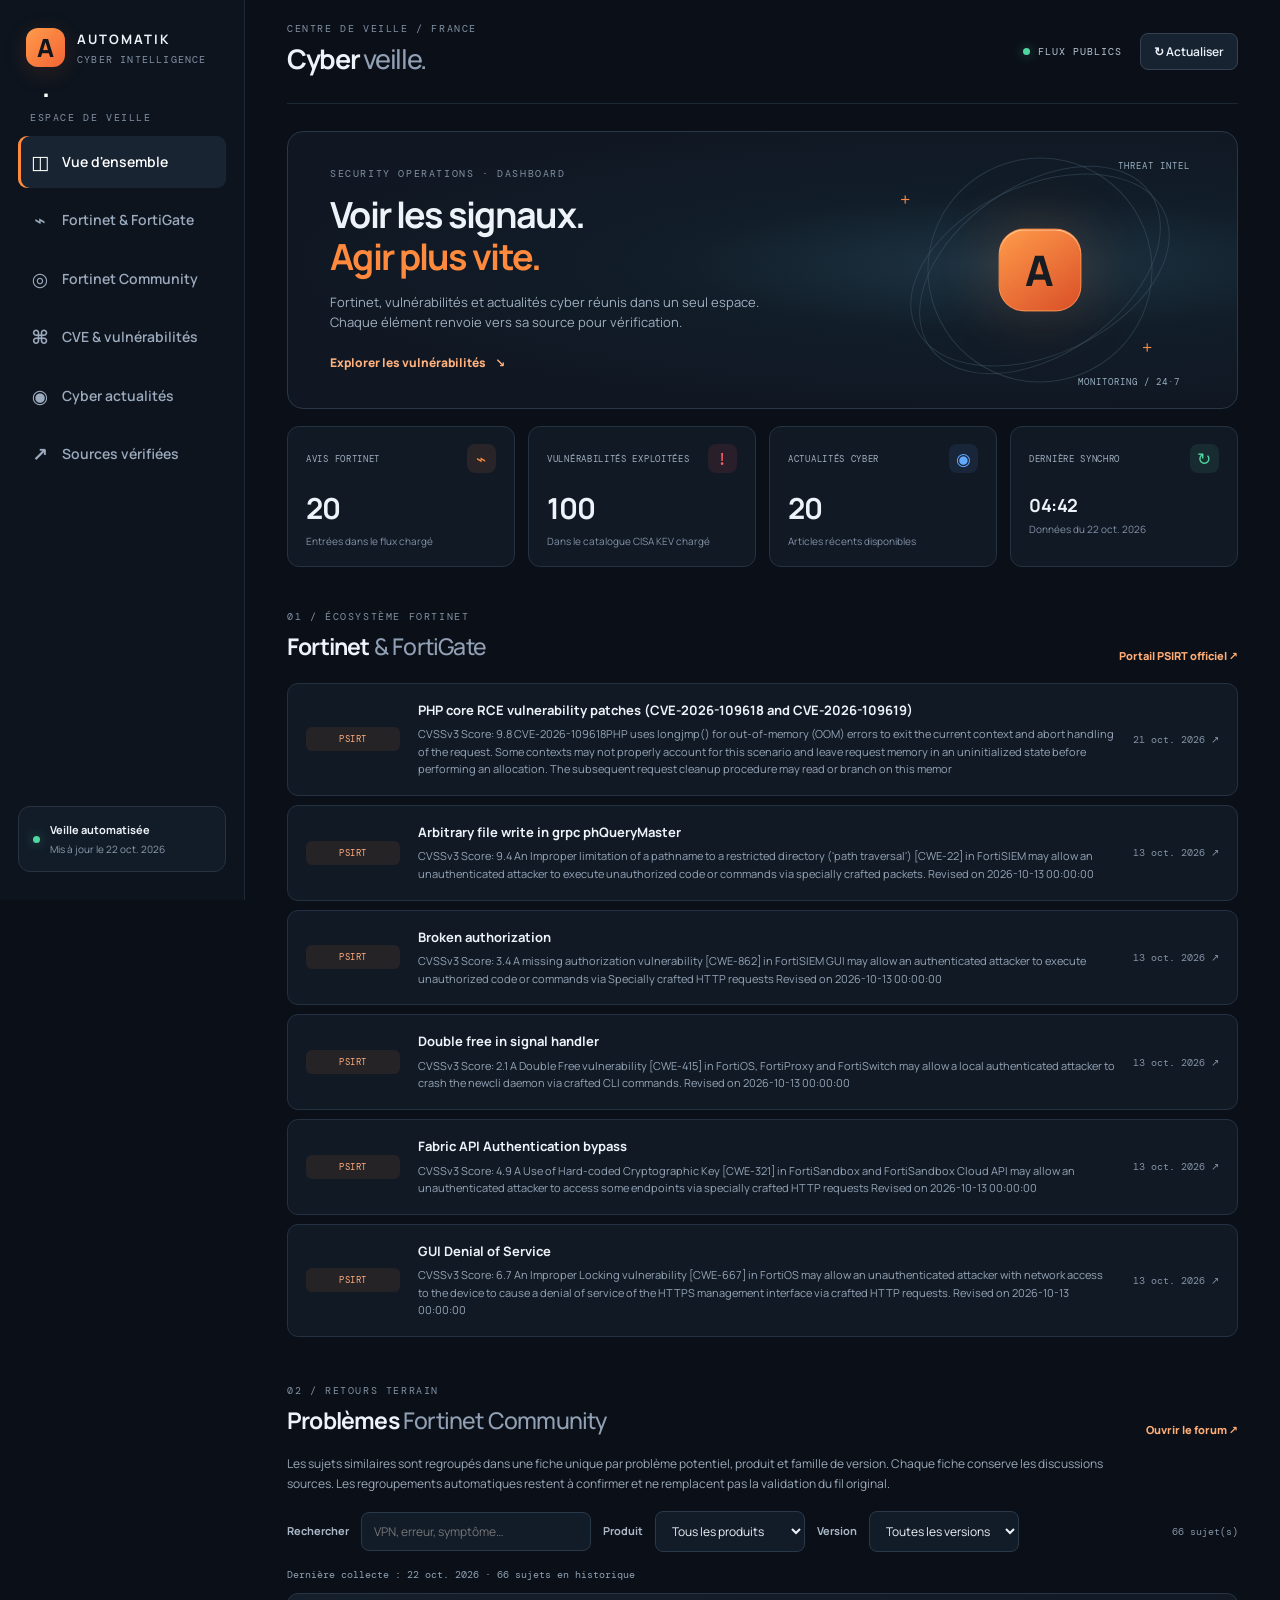
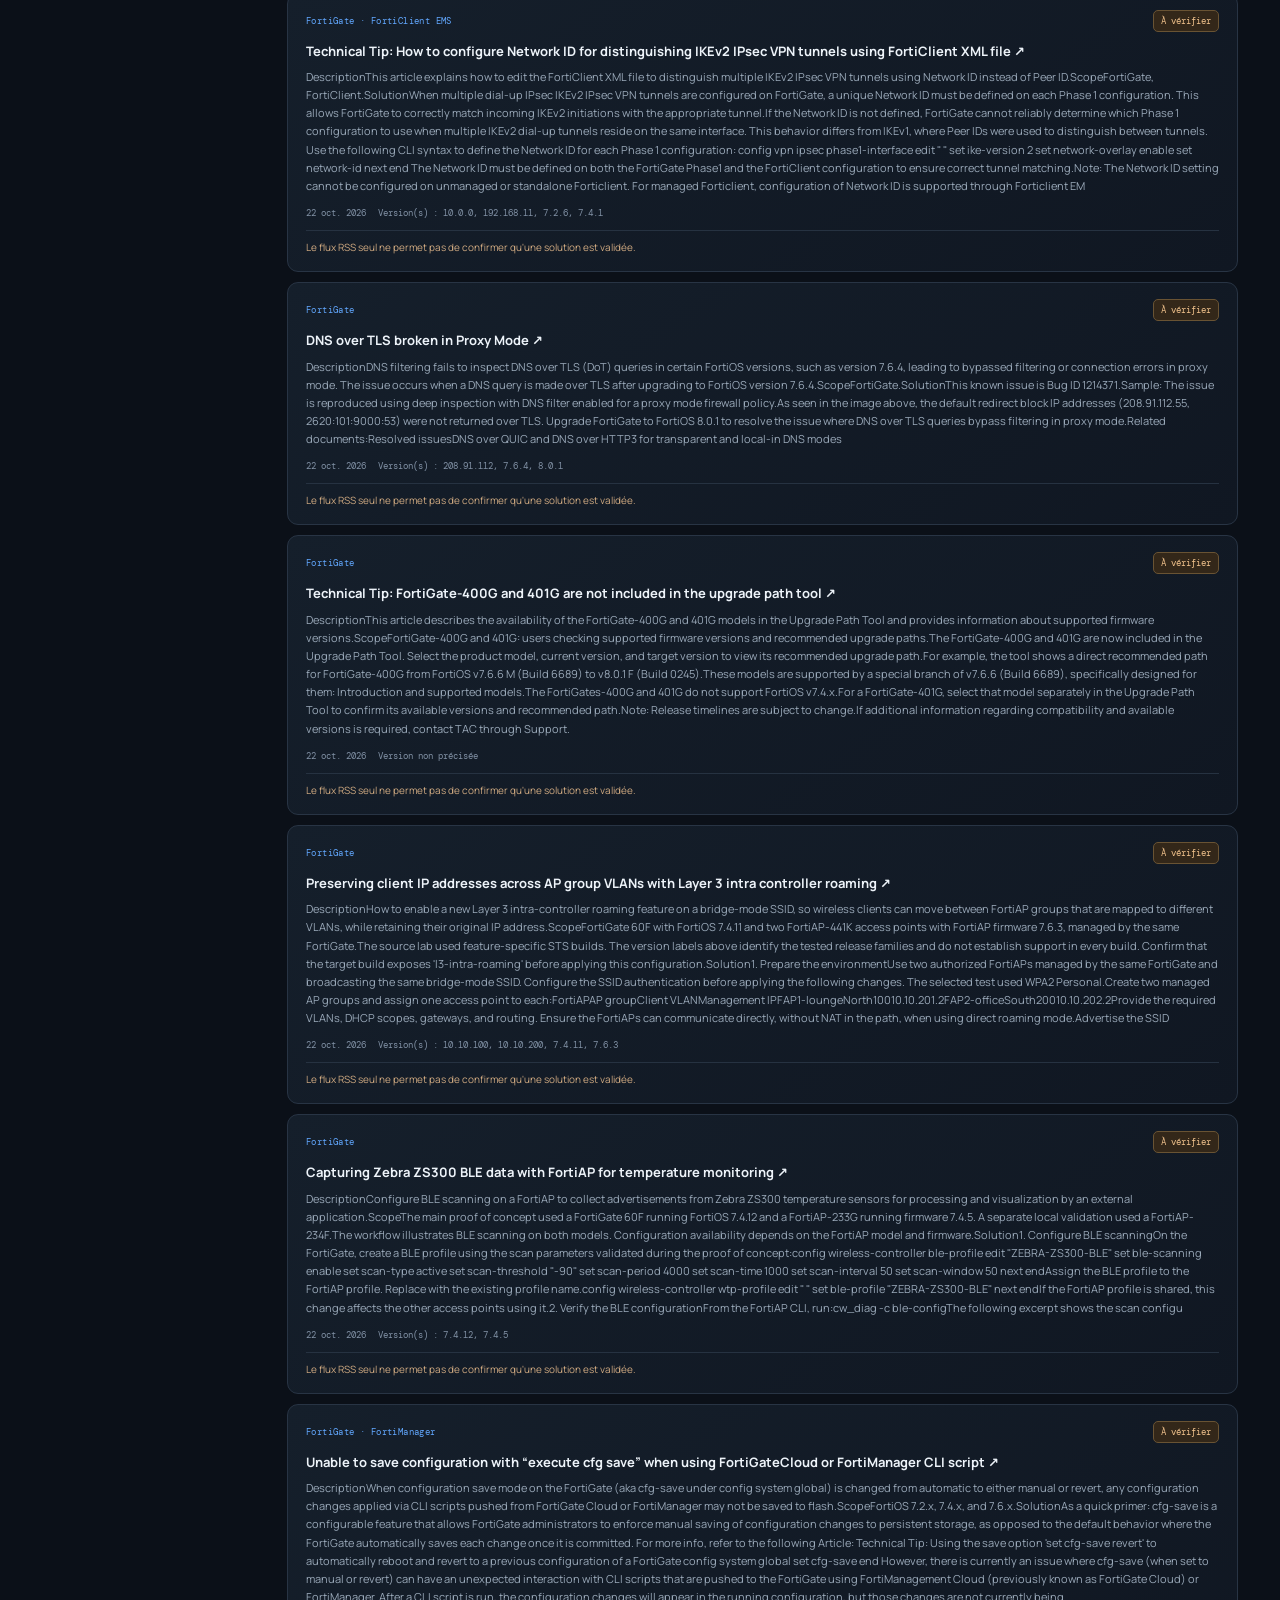
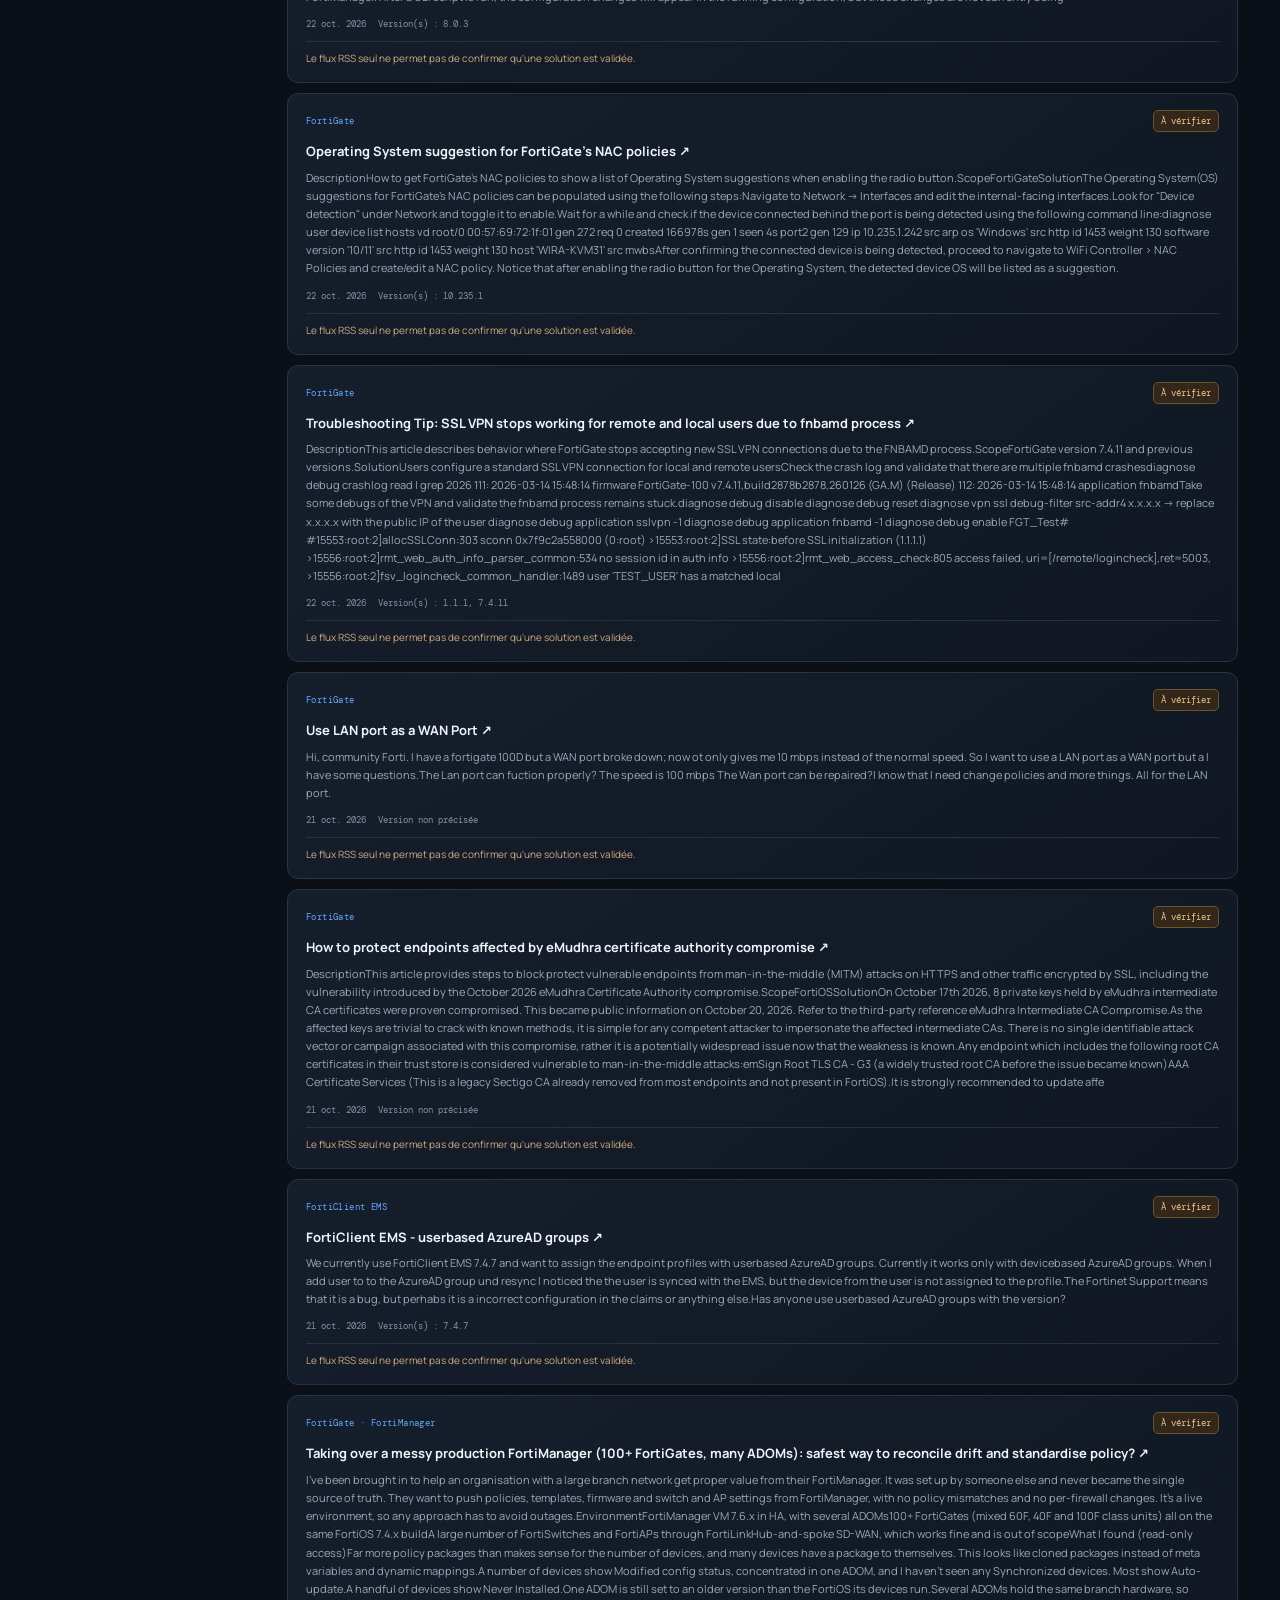
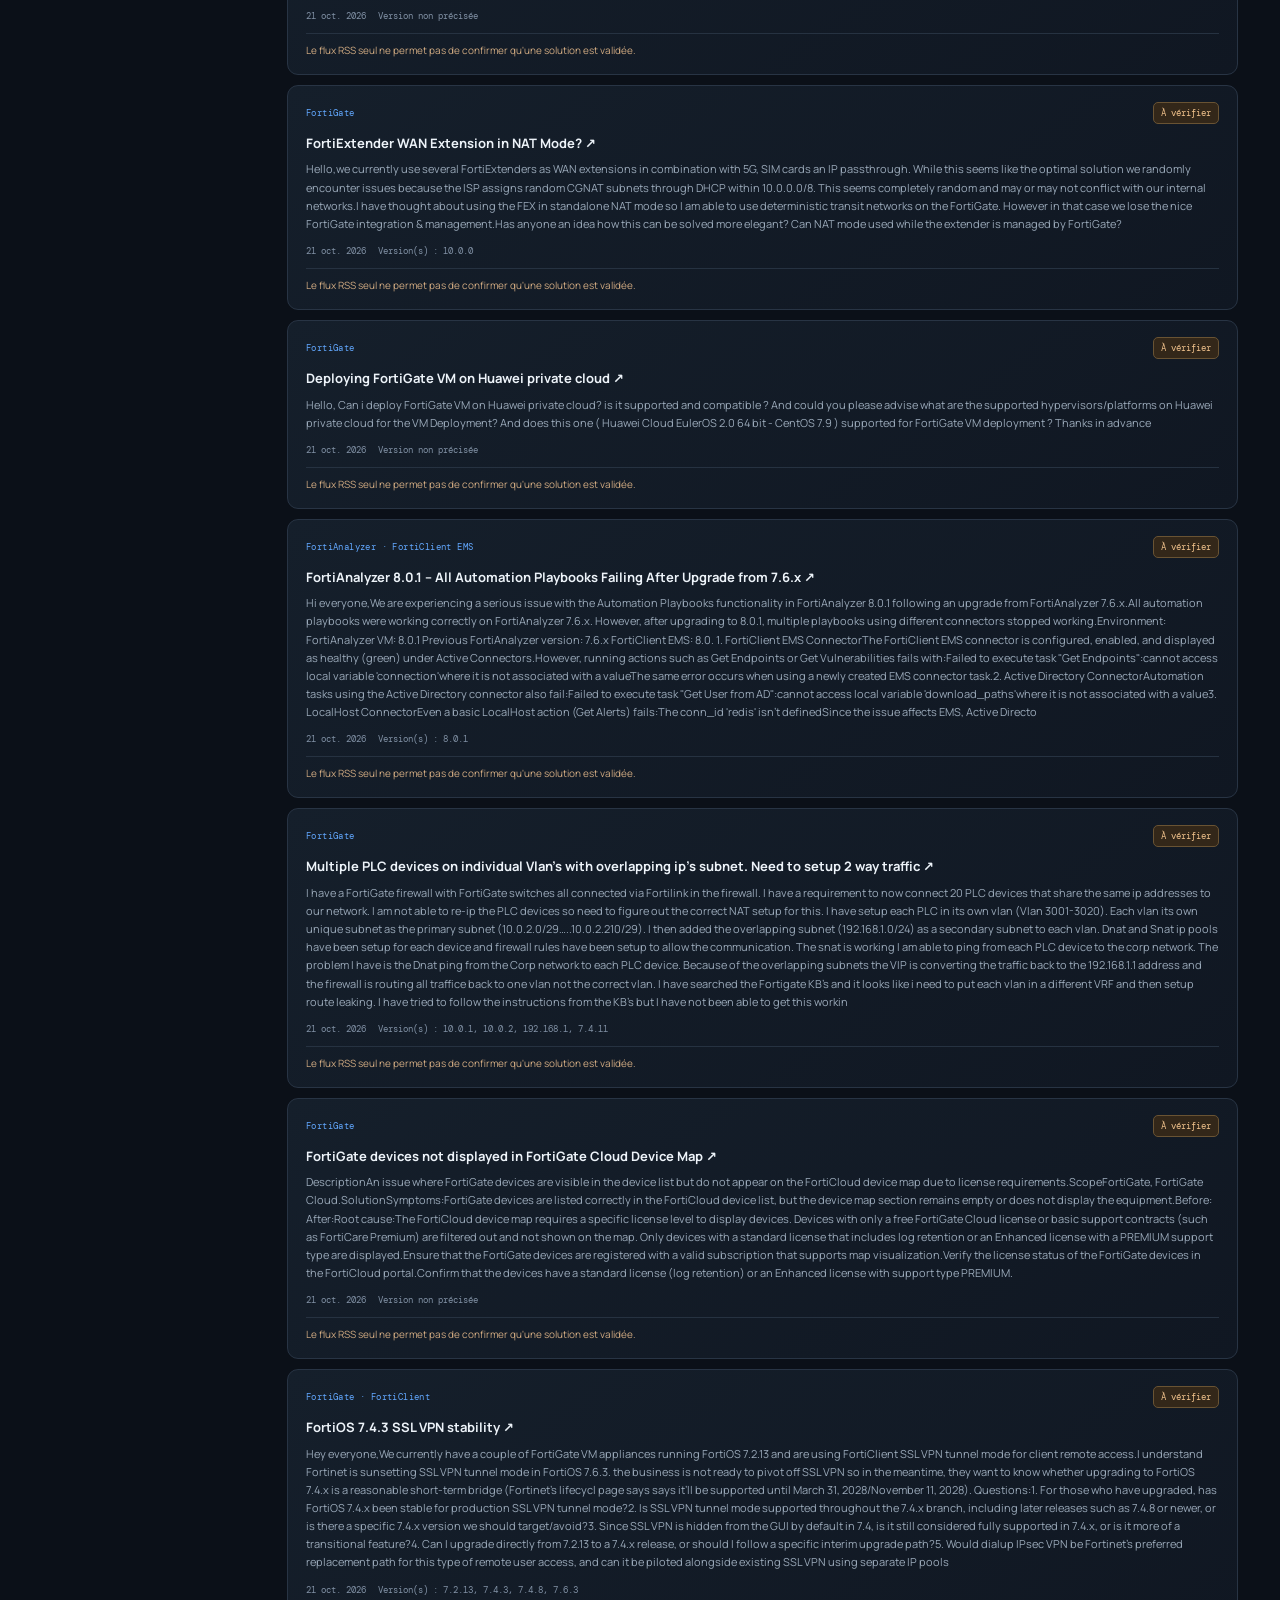
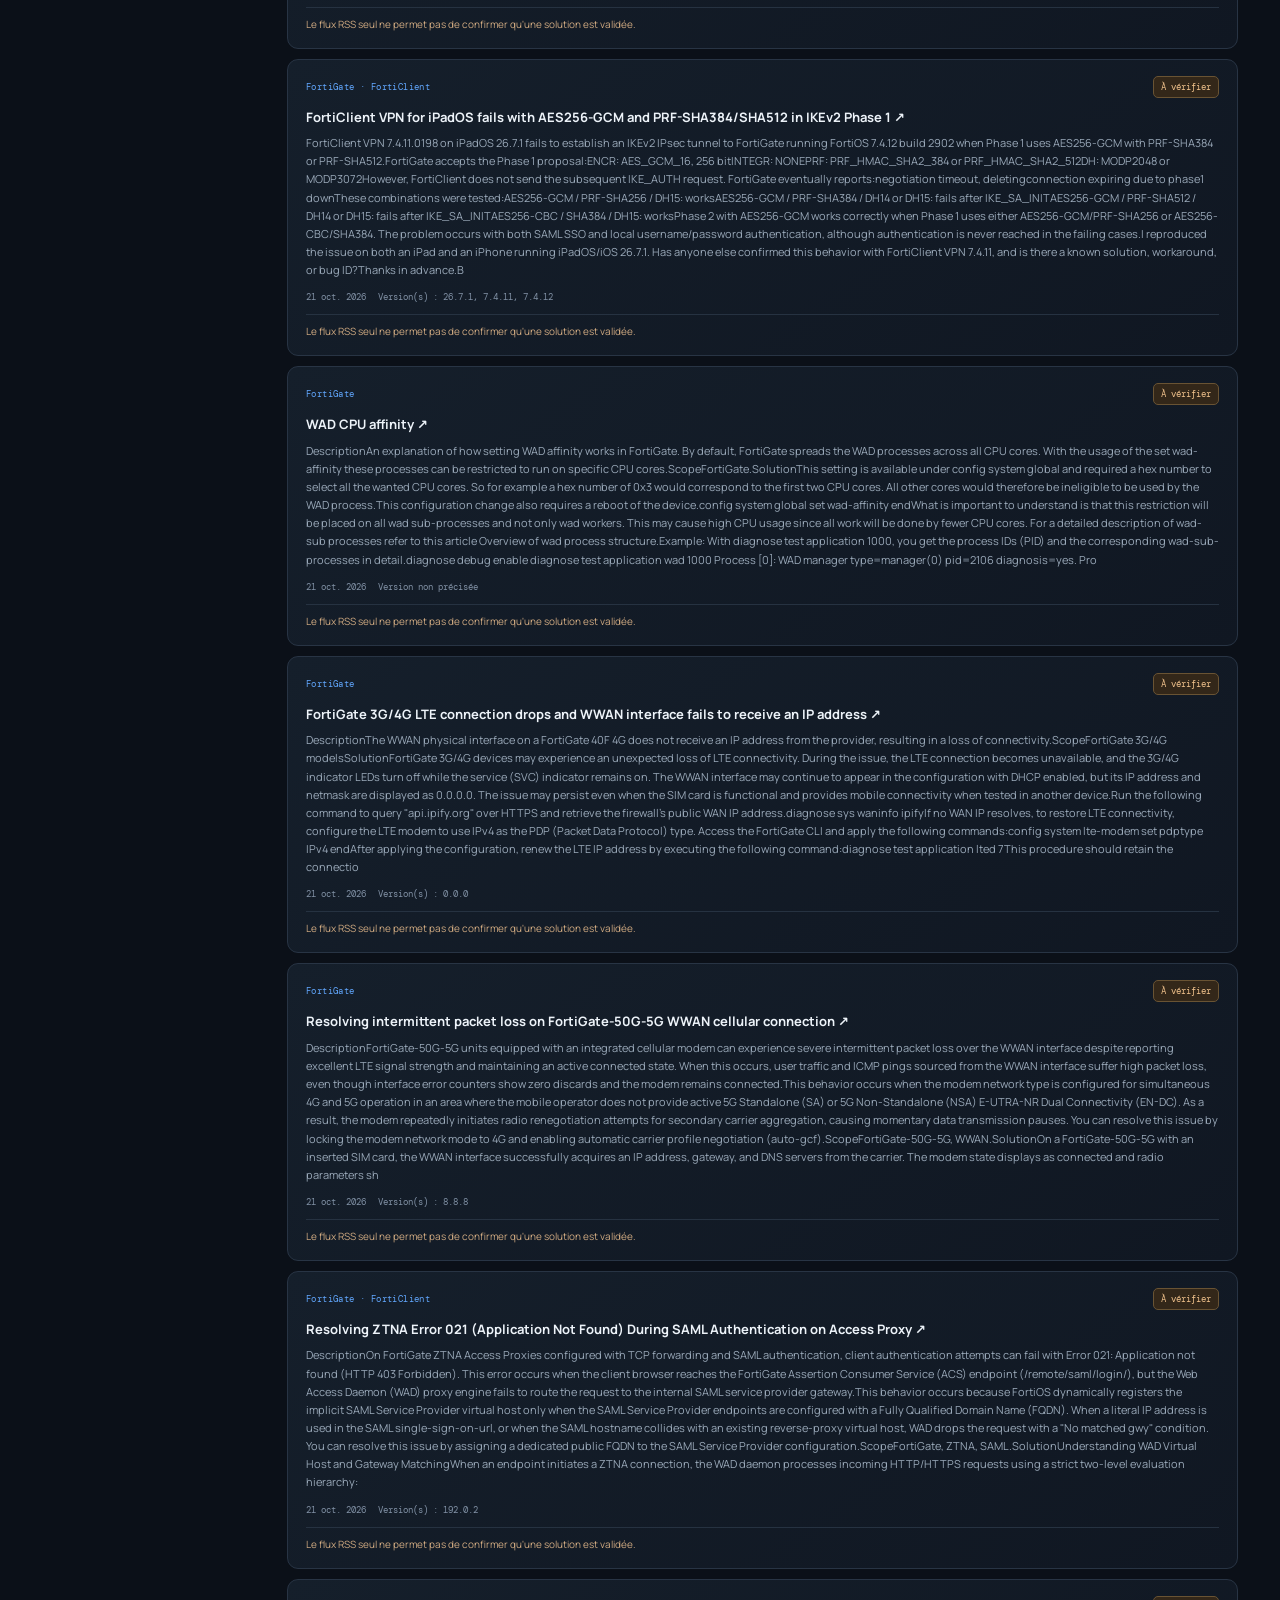
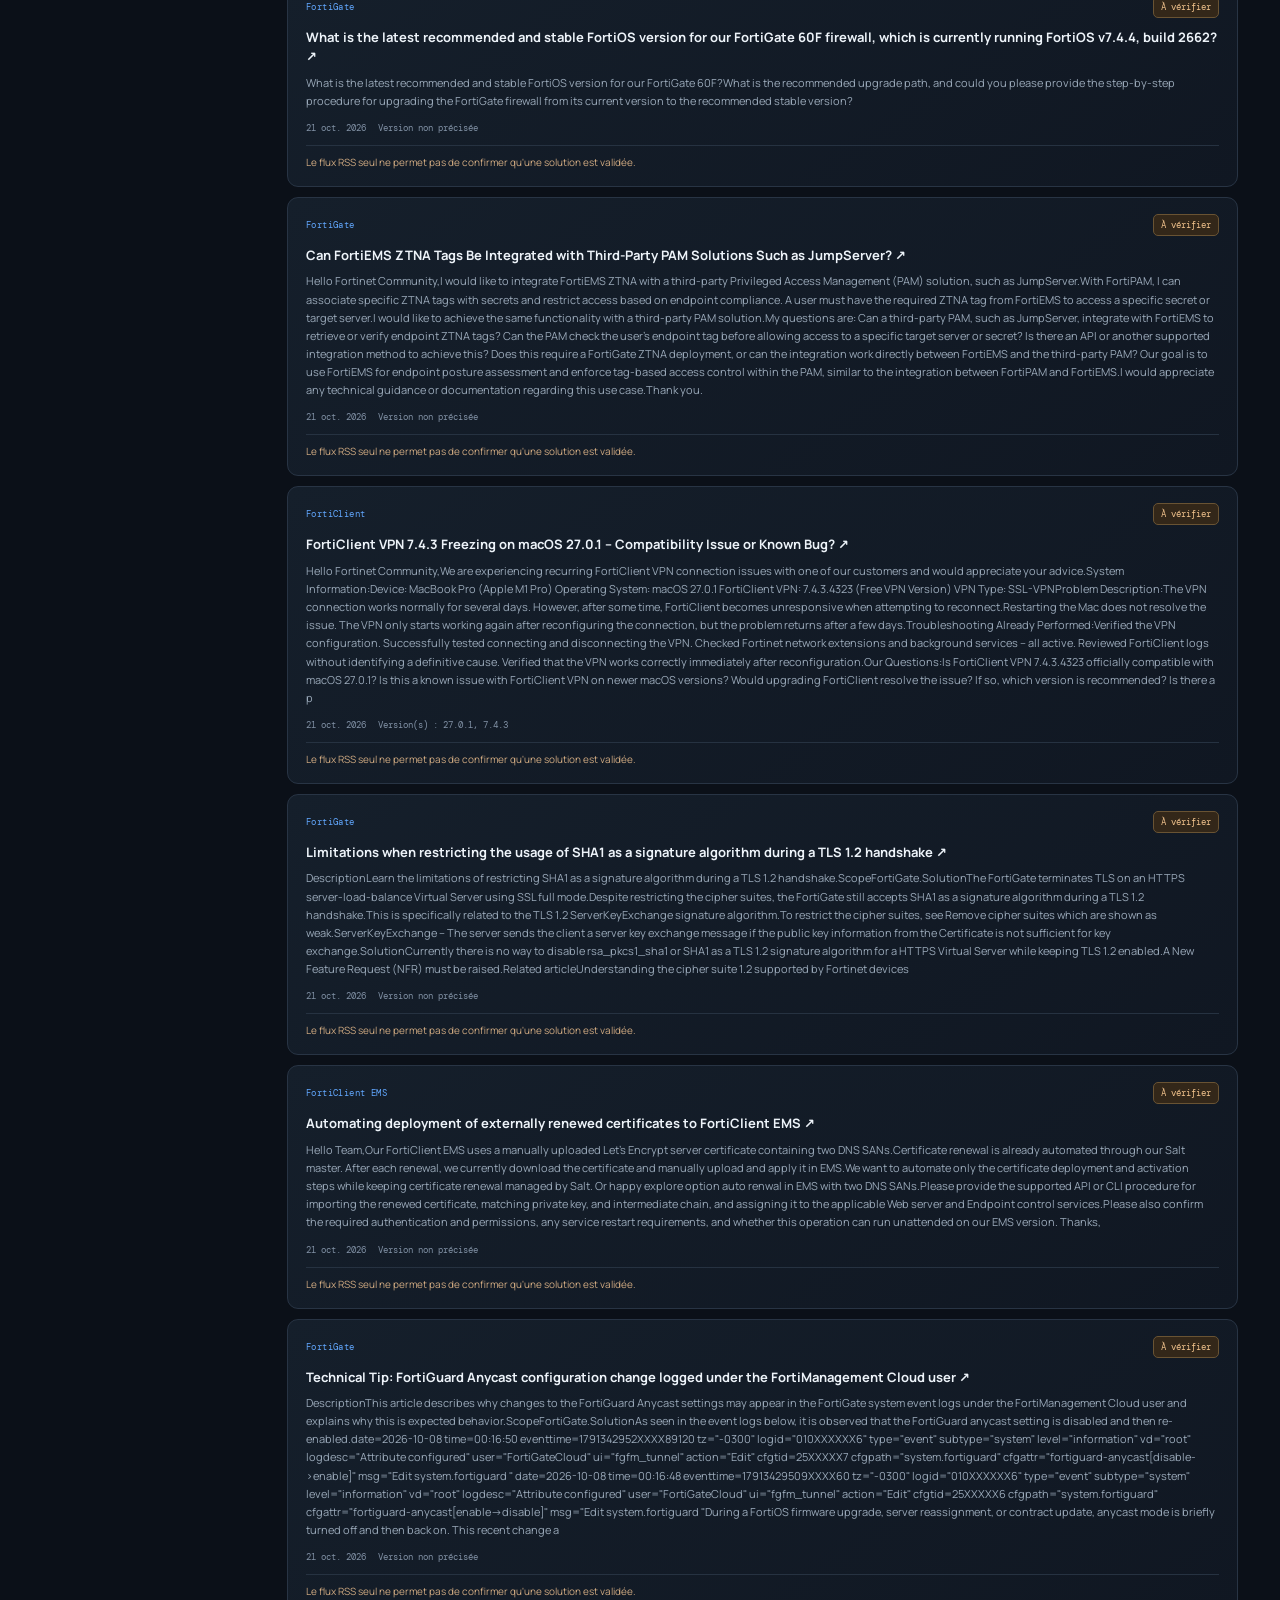
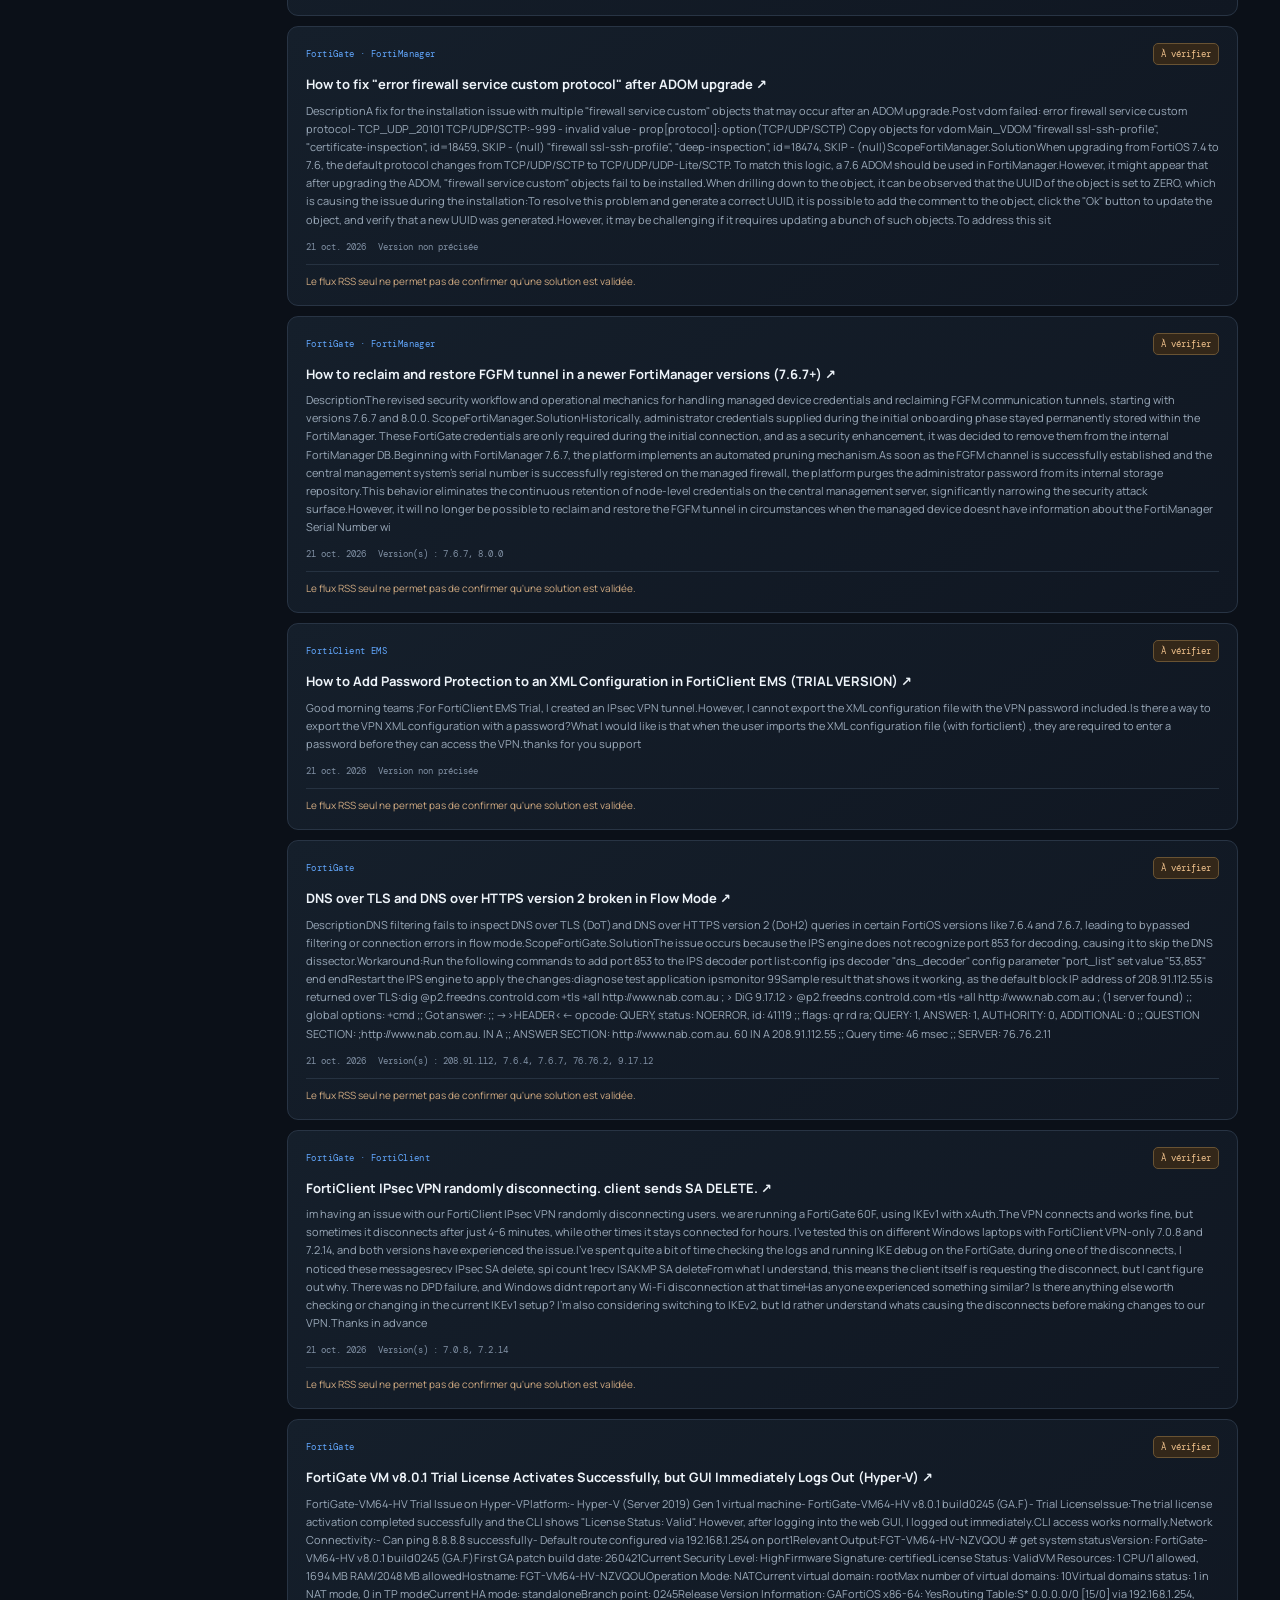
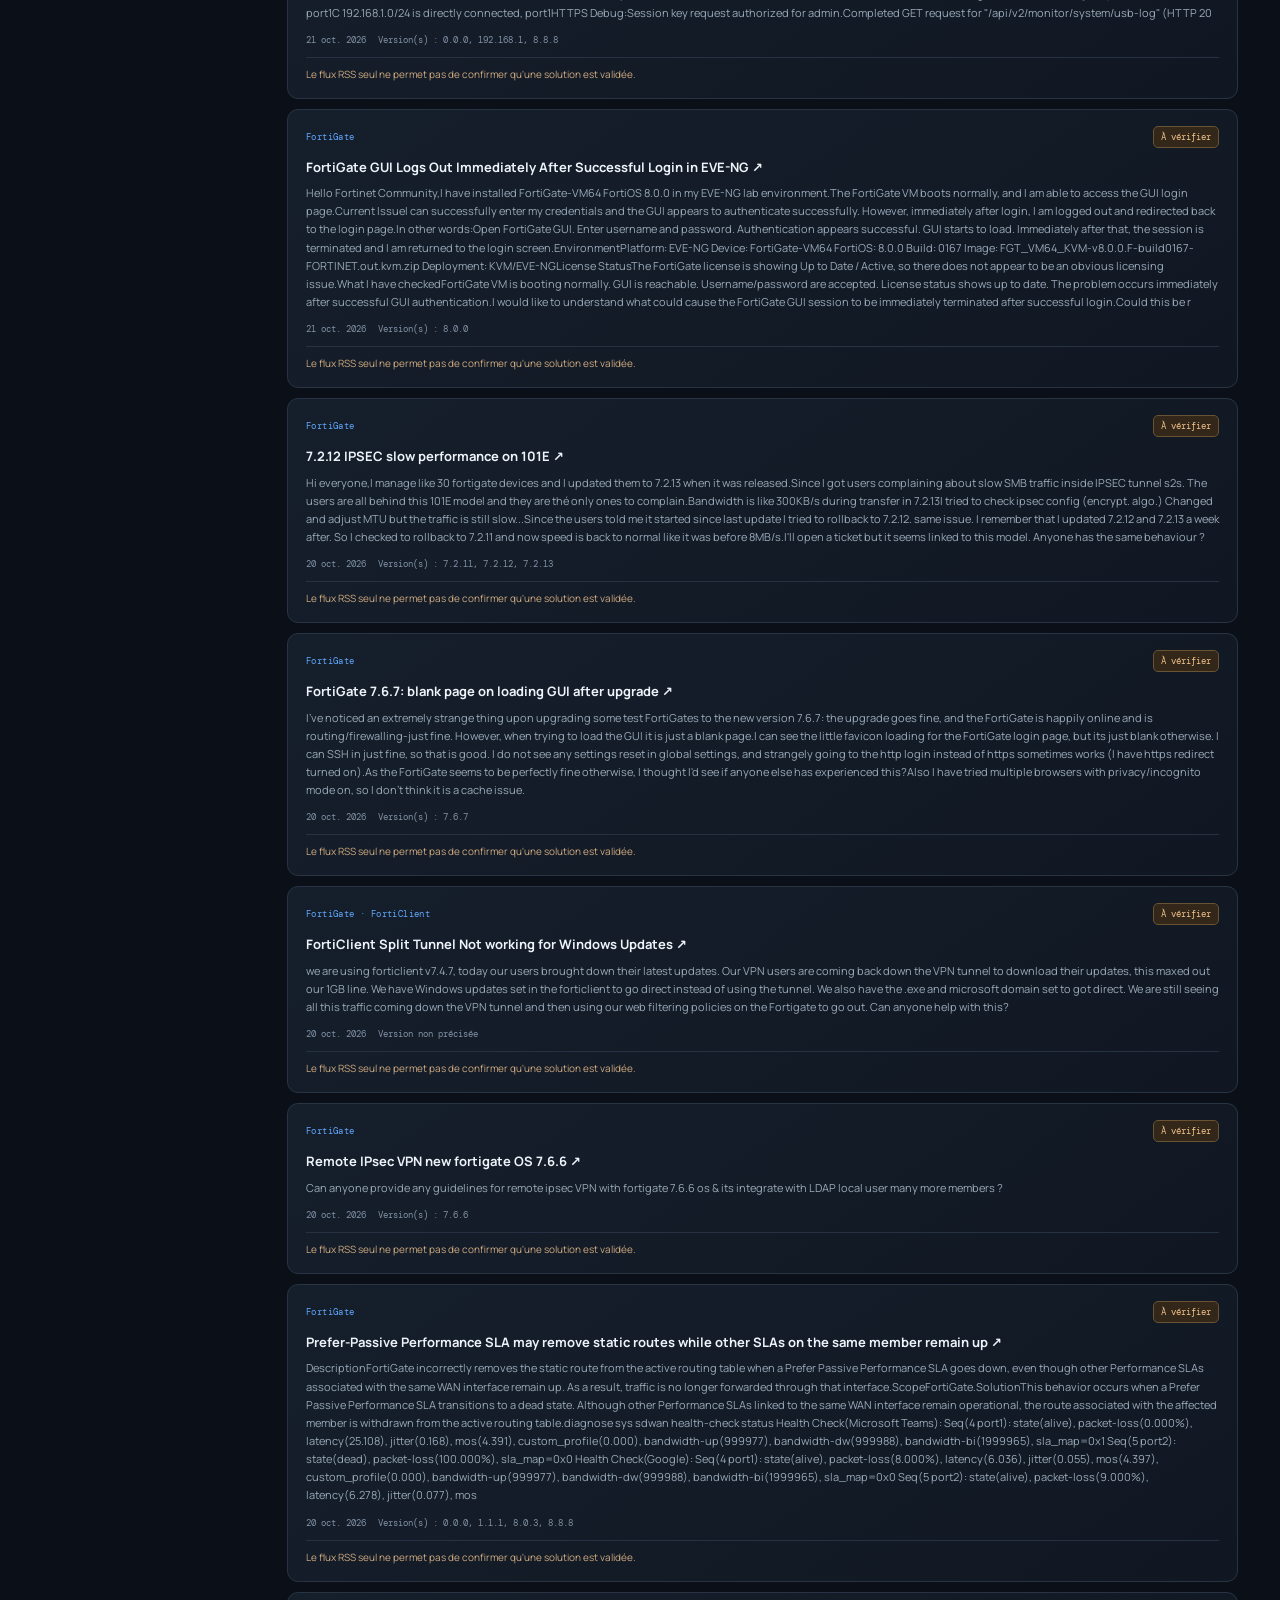
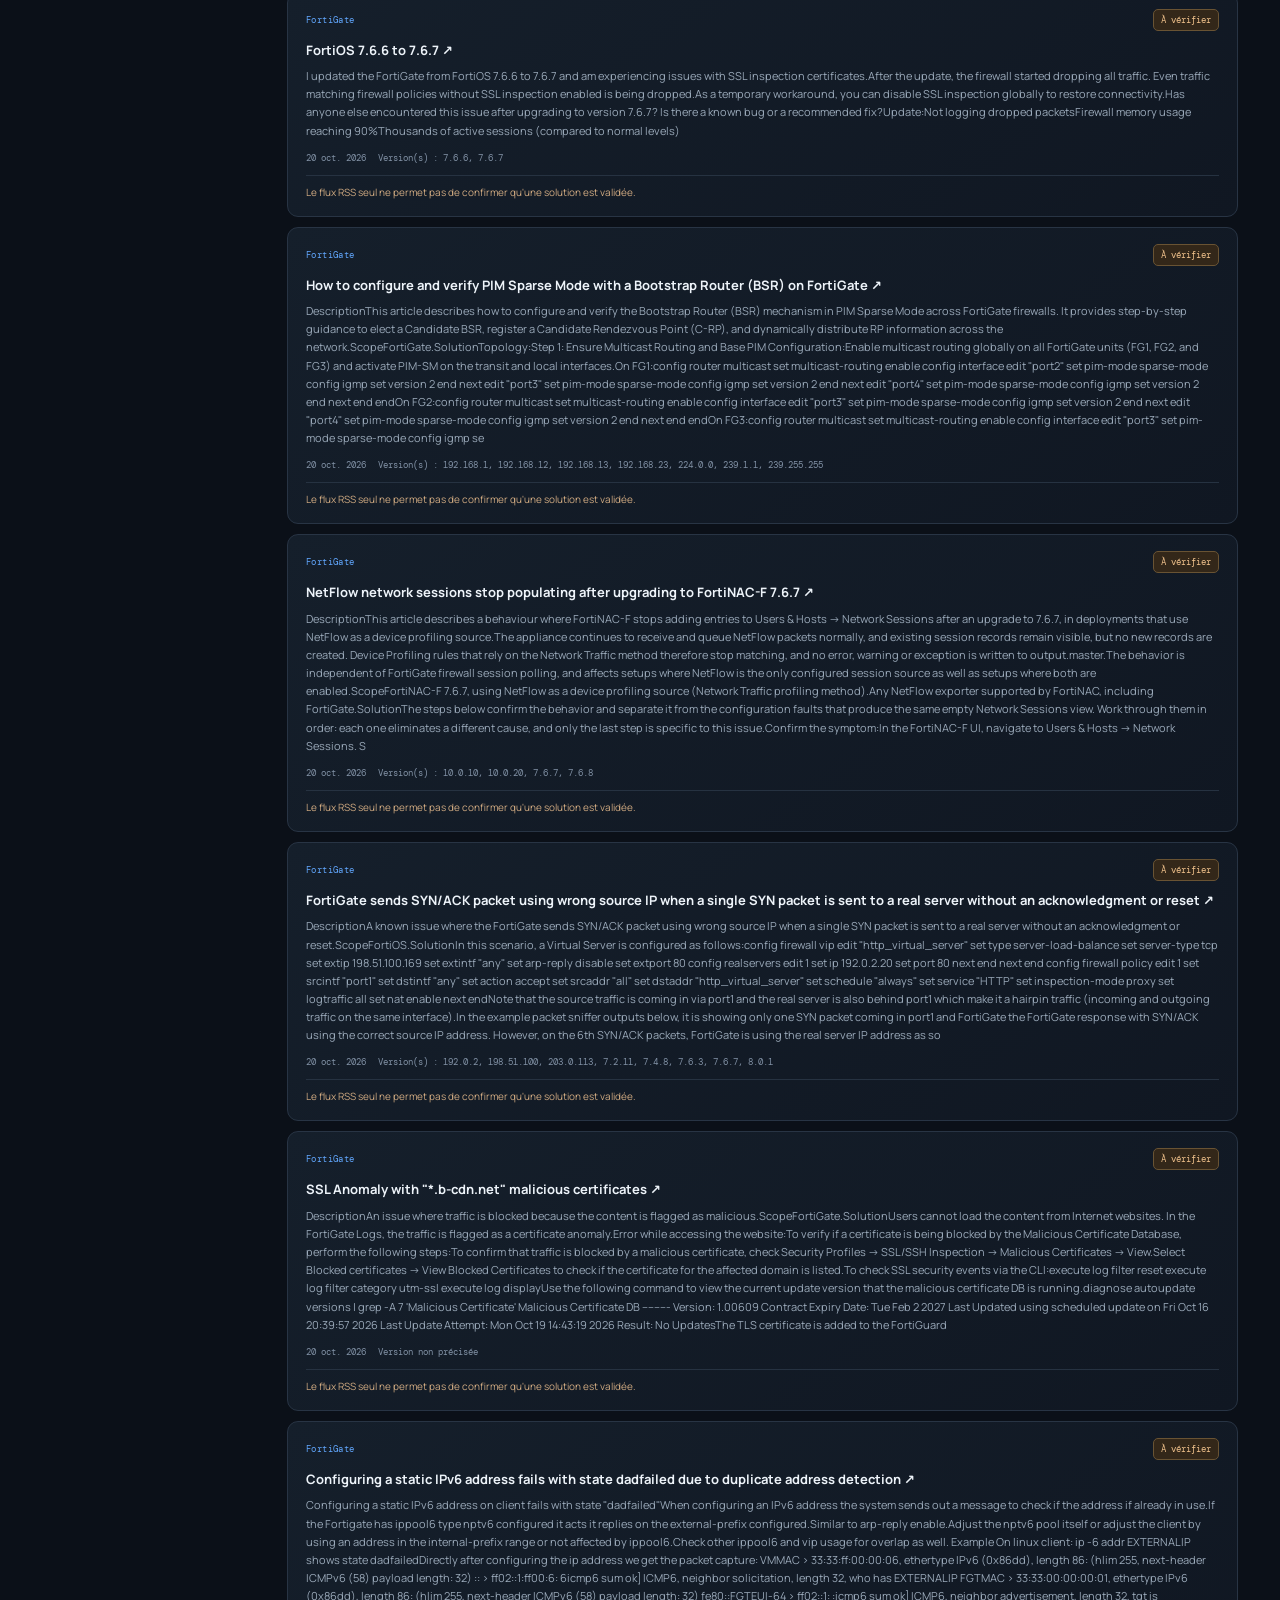
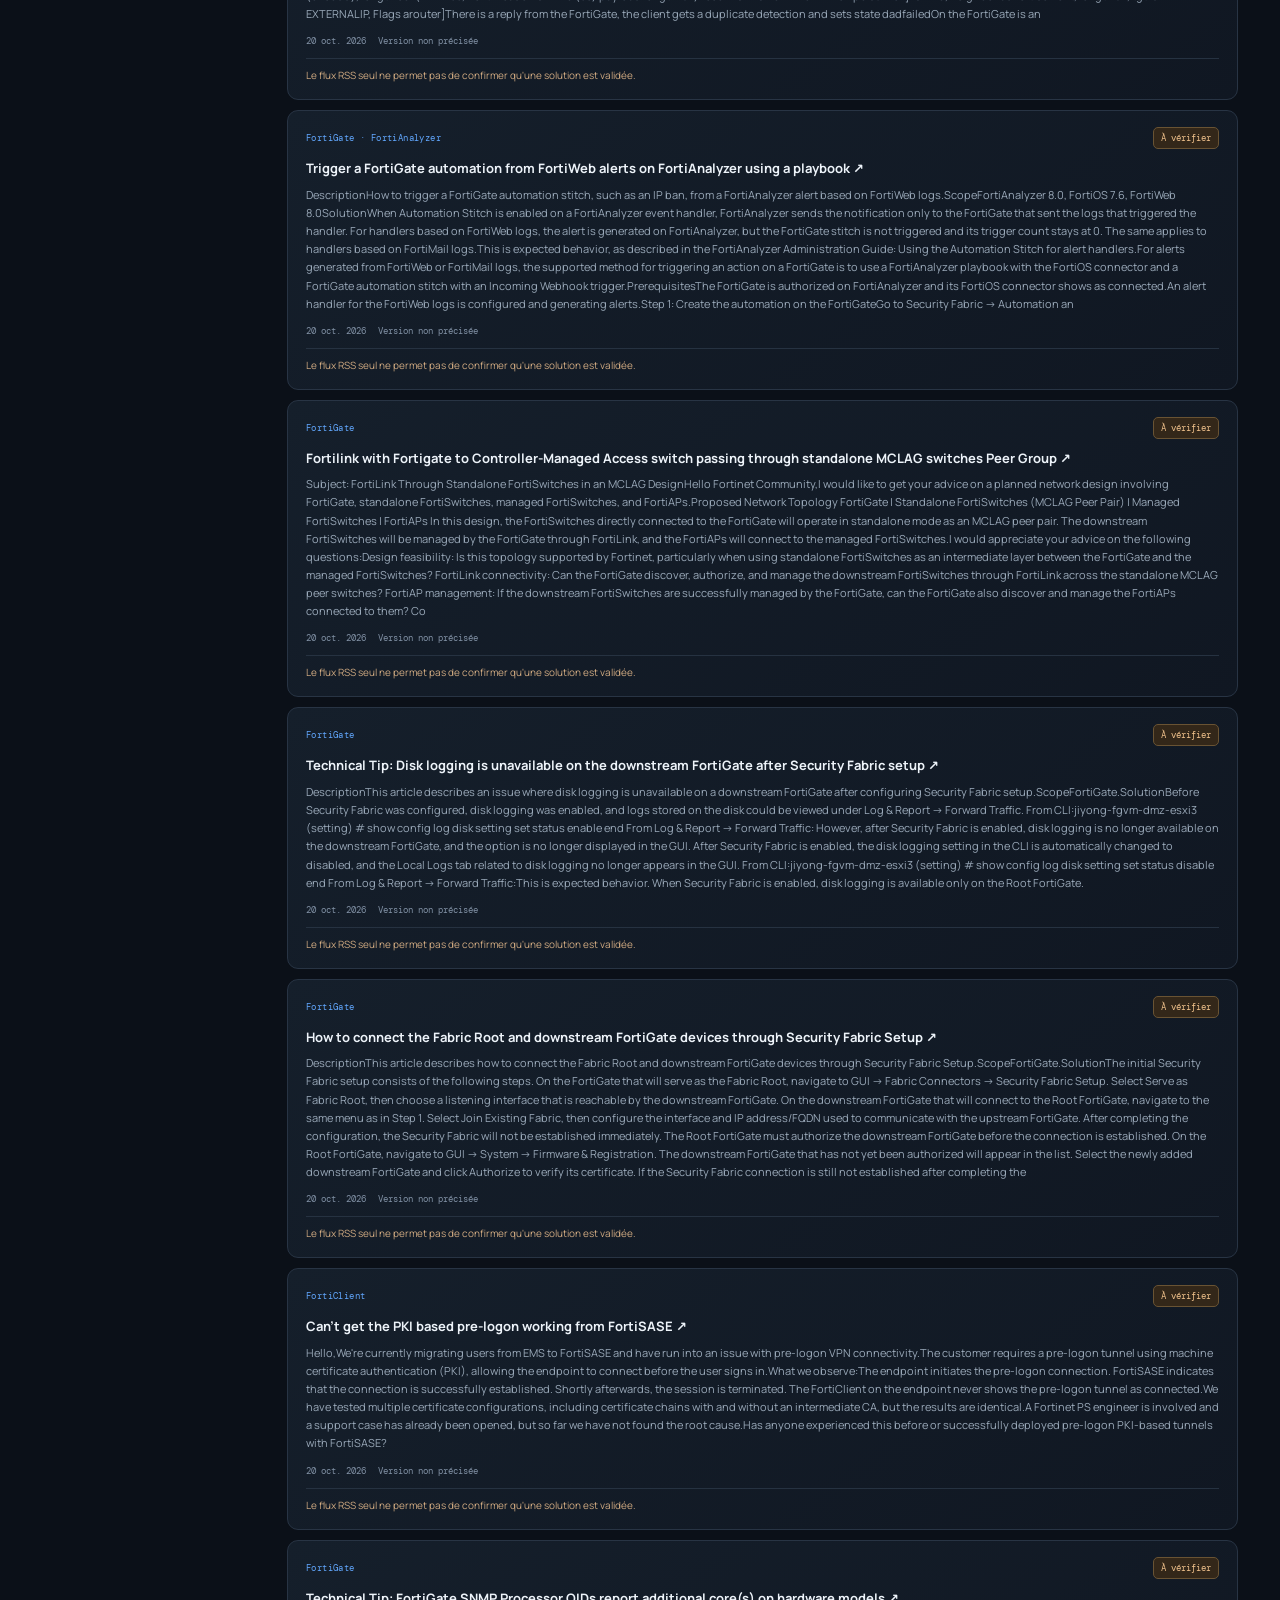
==== index.html @ 44733a5c "ui: présenter les problèmes Fortinet regroupés" ====
<!doctype html>
<html lang="fr">
<head>
  <meta charset="utf-8">
  <meta name="viewport" content="width=device-width, initial-scale=1">
  <meta name="theme-color" content="#0b1018">
  <meta name="description" content="Tableau de bord de veille Fortinet, CVE et cybersécurité. Sources officielles et liens vérifiables.">
  <title>Automatik — Cyber veille</title>
  <link rel="preconnect" href="https://fonts.googleapis.com">
  <link rel="preconnect" href="https://fonts.gstatic.com" crossorigin>
  <link href="https://fonts.googleapis.com/css2?family=DM+Mono:wght@400;500&family=Manrope:wght@400;500;600;700;800&display=swap" rel="stylesheet">
  <link rel="stylesheet" href="styles.css">
</head>
<body>
  <div class="app-shell">
    <aside class="sidebar">
      <a class="brand" href="#" aria-label="Automatik accueil"><span class="brand-mark">A<span>.</span></span><span><strong>AUTOMATIK</strong><small>CYBER INTELLIGENCE</small></span></a>
      <div class="nav-label">ESPACE DE VEILLE</div>
      <nav class="nav">
        <a class="nav-link active" href="#overview"><span>◫</span> Vue d'ensemble</a>
        <a class="nav-link" href="#fortinet"><span>⌁</span> Fortinet & FortiGate</a>
        <a class="nav-link" href="#community"><span>◎</span> Fortinet Community</a>
        <a class="nav-link" href="#cves"><span>⌘</span> CVE & vulnérabilités</a>
        <a class="nav-link" href="#cyber"><span>◉</span> Cyber actualités</a>
        <a class="nav-link" href="#sources"><span>↗</span> Sources vérifiées</a>
      </nav>
      <div class="sidebar-bottom">
        <div class="status-dot"></div>
        <div><strong>Veille automatisée</strong><small id="sync-status">En attente des données</small></div>
      </div>
    </aside>

    <main class="main-content">
      <header class="topbar">
        <div><div class="eyebrow">CENTRE DE VEILLE / FRANCE</div><h1>Cyber <span>veille.</span></h1></div>
        <div class="topbar-right"><span class="live-indicator"><i></i> FLUX PUBLICS</span><button id="refresh-btn" class="refresh-btn" type="button">↻ <span>Actualiser</span></button></div>
      </header>

      <section id="overview" class="hero">
        <div class="hero-copy"><div class="eyebrow">SECURITY OPERATIONS · DASHBOARD</div><h2>Voir les signaux.<br><span>Agir plus vite.</span></h2><p>Fortinet, vulnérabilités et actualités cyber réunis dans un seul espace. Chaque élément renvoie vers sa source pour vérification.</p><a href="#cves" class="hero-link">Explorer les vulnérabilités <span>↘</span></a></div>
        <div class="hero-graphic" aria-hidden="true"><div class="orbit orbit-one"></div><div class="orbit orbit-two"></div><div class="orbit orbit-three"></div><div class="core"><span> A </span></div><div class="graphic-tag tag-top">THREAT INTEL</div><div class="graphic-tag tag-bottom">MONITORING / 24·7</div><div class="graphic-cross cross-a">+</div><div class="graphic-cross cross-b">+</div></div>
      </section>

      <section class="metrics" aria-label="Indicateurs de veille">
        <article class="metric-card"><div class="metric-head"><span>AVIS FORTINET</span><span class="metric-icon orange">⌁</span></div><strong id="metric-fortinet">—</strong><small>Entrées dans le flux chargé</small></article>
        <article class="metric-card"><div class="metric-head"><span>VULNÉRABILITÉS EXPLOITÉES</span><span class="metric-icon red">!</span></div><strong id="metric-kev">—</strong><small>Dans le catalogue CISA KEV chargé</small></article>
        <article class="metric-card"><div class="metric-head"><span>ACTUALITÉS CYBER</span><span class="metric-icon blue">◉</span></div><strong id="metric-cyber">—</strong><small>Articles récents disponibles</small></article>
        <article class="metric-card"><div class="metric-head"><span>DERNIÈRE SYNCHRO</span><span class="metric-icon green">↻</span></div><strong id="metric-updated" class="metric-date">—</strong><small id="metric-updated-detail">En attente du premier chargement</small></article>
      </section>

      <section id="fortinet" class="content-section">
        <div class="section-heading"><div><div class="eyebrow">01 / ÉCOSYSTÈME FORTINET</div><h2>Fortinet <span>& FortiGate</span></h2></div><a href="https://fortiguard.fortinet.com/psirt" target="_blank" rel="noopener noreferrer" class="text-link">Portail PSIRT officiel ↗</a></div>
        <div id="fortinet-list" class="article-list"><div class="loading-card">Chargement des avis Fortinet…</div></div>
      </section>

      <section id="community" class="content-section">
        <div class="section-heading"><div><div class="eyebrow">02 / RETOURS TERRAIN</div><h2>Problèmes <span>Fortinet Community</span></h2></div><a href="https://community.fortinet.com/" target="_blank" rel="noopener noreferrer" class="text-link">Ouvrir le forum ↗</a></div>
        <p class="section-intro">Les sujets similaires sont regroupés dans une fiche unique par problème potentiel, produit et famille de version. Chaque fiche conserve les discussions sources. Les regroupements automatiques restent à confirmer et ne remplacent pas la validation du fil original.</p>
        <div class="filter-row community-filters">
          <label for="community-search">Rechercher</label><input id="community-search" type="search" placeholder="VPN, erreur, symptôme…">
          <label for="community-product">Produit</label><select id="community-product"><option value="">Tous les produits</option><option>FortiGate</option><option>FortiManager</option><option>FortiAnalyzer</option><option>FortiAuthenticator</option><option>FortiClient EMS</option><option>FortiClient</option><option>FortiSwitch</option><option>FortiAP</option></select>
          <label for="community-version">Version</label><select id="community-version"><option value="">Toutes les familles</option></select>
          <span id="community-count" class="result-count">0 problème</span>
        </div>
        <div id="community-status" class="community-status">En attente de la première collecte automatique.</div>
        <div id="community-list" class="community-list"><div class="loading-card">Chargement des problèmes synthétisés…</div></div>
      </section>

      <section id="cves" class="content-section">
        <div class="section-heading"><div><div class="eyebrow">03 / GESTION DES RISQUES</div><h2>CVE <span>& vulnérabilités</span></h2></div><a href="https://www.cisa.gov/known-exploited-vulnerabilities-catalog" target="_blank" rel="noopener noreferrer" class="text-link">Catalogue CISA KEV ↗</a></div>
        <div class="notice"><span class="notice-icon">!</span><p><strong>Priorité aux vulnérabilités exploitées.</strong> Le catalogue KEV de la CISA recense les vulnérabilités dont l'exploitation dans la nature est connue. Il ne représente pas l'ensemble des CVE publiées.</p></div>
        <div class="filter-row"><label for="cve-search">Filtrer le catalogue</label><input id="cve-search" type="search" placeholder="CVE, produit, mot-clé…"><span id="cve-count" class="result-count"></span></div>
        <div id="cve-list" class="cve-list"><div class="loading-card">Chargement du catalogue CISA…</div></div>
      </section>

      <section id="cyber" class="content-section">
        <div class="section-heading"><div><div class="eyebrow">04 / MENACES & RECHERCHE</div><h2>Actualités <span>cyber</span></h2></div><span class="section-meta">Flux RSS publics</span></div>
        <div id="cyber-list" class="news-grid"><div class="loading-card">Chargement des actualités…</div></div>
      </section>

      <section id="sources" class="content-section sources-section">
        <div class="section-heading"><div><div class="eyebrow">05 / TRANSPARENCE</div><h2>Sources <span>vérifiées</span></h2></div></div>
        <div class="source-grid">
          <a class="source-card" href="https://fortiguard.fortinet.com/psirt" target="_blank" rel="noopener noreferrer"><span class="source-type">SOURCE OFFICIELLE</span><strong>FortiGuard PSIRT</strong><p>Avis de sécurité Fortinet, produits concernés et informations de remédiation.</p><span class="source-url">fortiguard.fortinet.com ↗</span></a>
          <a class="source-card" href="https://www.fortinet.com/lat/rss-feeds" target="_blank" rel="noopener noreferrer"><span class="source-type">FLUX RSS</span><strong>Fortinet News & Research</strong><p>Actualités, blogs de recherche sur les menaces et publications Fortinet.</p><span class="source-url">fortinet.com ↗</span></a>
          <a class="source-card" href="https://www.cisa.gov/known-exploited-vulnerabilities-catalog" target="_blank" rel="noopener noreferrer"><span class="source-type">CATALOGUE OFFICIEL</span><strong>CISA Known Exploited Vulnerabilities</strong><p>Vulnérabilités connues comme exploitées dans la nature.</p><span class="source-url">cisa.gov ↗</span></a>
          <a class="source-card" href="https://nvd.nist.gov/" target="_blank" rel="noopener noreferrer"><span class="source-type">BASE CVE</span><strong>NIST National Vulnerability Database</strong><p>Référentiel de vulnérabilités et données de sévérité CVSS.</p><span class="source-url">nvd.nist.gov ↗</span></a>
        </div>
      </section>
      <footer><span> AUTOMATIK <span class="footer-separator">/</span> CYBER VEILLE</span><span>Les informations de sécurité doivent toujours être confirmées auprès de la source éditeur.</span></footer>
    </main>
  </div>
  <script src="app.js"></script>
</body>
</html>
---- styles.css ----
:root{color-scheme:dark;--bg:#0b1018;--panel:#111925;--panel2:#151f2c;--line:#263344;--muted:#8d9caf;--text:#edf3f9;--orange:#ff8a3d;--red:#ff5e68;--blue:#62a8ff;--green:#50d6a1}*{box-sizing:border-box}html{scroll-behavior:smooth;scroll-padding-top:24px}body{margin:0;background:var(--bg);color:var(--text);font-family:Manrope,system-ui,sans-serif;font-size:14px;line-height:1.6}a{color:inherit;text-decoration:none}.app-shell{min-height:100vh}.sidebar{position:fixed;inset:0 auto 0 0;width:245px;background:#0d141e;border-right:1px solid #1e2937;padding:28px 18px;display:flex;flex-direction:column;z-index:5}.brand{display:flex;gap:12px;align-items:center;padding:0 8px 44px}.brand-mark{width:39px;height:39px;border-radius:12px;background:linear-gradient(135deg,#ff9b4a,#f26435);display:grid;place-items:center;font-size:25px;font-weight:800;color:#11151d;box-shadow:0 5px 24px #ff803322}.brand-mark span{color:white}.brand strong{display:block;font-size:13px;letter-spacing:2px}.brand small{display:block;color:#8291a5;font:10px 'DM Mono',monospace;letter-spacing:1.2px;margin-top:3px}.nav-label,.eyebrow{font:10px 'DM Mono',monospace;letter-spacing:1.6px;color:#8190a3}.nav-label{padding:0 12px 12px}.nav{display:grid;gap:6px}.nav-link{padding:11px 12px;border-radius:9px;color:#9baabd;font-weight:600;display:flex;gap:12px;align-items:center;transition:.2s}.nav-link span{font-size:19px;width:20px;text-align:center}.nav-link:hover,.nav-link.active{background:#192432;color:#fff}.nav-link.active{box-shadow:inset 3px 0 var(--orange)}.sidebar-bottom{margin-top:auto;border:1px solid #273342;background:#121c28;border-radius:12px;padding:14px;display:flex;align-items:center;gap:10px}.sidebar-bottom strong,.sidebar-bottom small{display:block}.sidebar-bottom strong{font-size:11px}.sidebar-bottom small{font-size:10px;color:var(--muted);margin-top:2px}.status-dot,.live-indicator i{width:7px;height:7px;border-radius:50%;background:var(--green);box-shadow:0 0 12px #50d6a177}.main-content{margin-left:245px;max-width:1600px;padding:0 42px}.topbar{height:104px;border-bottom:1px solid #1c2734;display:flex;justify-content:space-between;align-items:center}.topbar h1{font-size:27px;letter-spacing:-1.3px;margin:2px 0 0}.topbar h1 span,.section-heading h2 span{color:#91a0b4;font-weight:500}.topbar-right{display:flex;align-items:center;gap:18px}.live-indicator{display:flex;align-items:center;gap:8px;font:10px 'DM Mono',monospace;letter-spacing:1px;color:#b7c4d4}.live-indicator i{display:inline-block}.refresh-btn{border:1px solid #344254;background:#182332;color:#eaf1f8;border-radius:8px;padding:9px 13px;font:600 12px Manrope;cursor:pointer}.refresh-btn:hover{border-color:var(--orange)}.hero{margin-top:27px;min-height:270px;border:1px solid #293746;border-radius:16px;background:radial-gradient(ellipse at 76% 48%,#1e3443 0%,#111d29 34%,#101722 74%);position:relative;overflow:hidden;display:flex;align-items:center;padding:35px 42px}.hero-copy{position:relative;z-index:1;max-width:510px}.hero-copy h2{font-size:36px;line-height:1.16;letter-spacing:-1.7px;margin:14px 0}.hero-copy h2 span{color:var(--orange)}.hero-copy p{max-width:450px;color:#a0afc0;margin:0 0 18px;font-size:13px}.hero-link{font-size:12px;font-weight:800;color:#ffb17e}.hero-link span{margin-left:7px}.hero-graphic{position:absolute;right:5%;top:50%;width:300px;height:250px;transform:translateY(-50%)}.orbit{position:absolute;border:1px solid #49617466;border-radius:50%;left:50%;top:50%;transform:translate(-50%,-50%) rotate(-25deg)}.orbit-one{width:275px;height:170px}.orbit-two{width:225px;height:225px;transform:translate(-50%,-50%) rotate(35deg)}.orbit-three{width:170px;height:270px;transform:translate(-50%,-50%) rotate(55deg)}.core{position:absolute;left:50%;top:50%;transform:translate(-50%,-50%);width:83px;height:83px;border-radius:26px;border:1px solid #ff9a5b99;background:linear-gradient(145deg,#ff9b4a,#d94f28);display:grid;place-items:center;box-shadow:0 0 65px #ff762a33,inset 0 1px #ffd0a4}.core span{font-size:42px;font-weight:800;color:#171b22}.graphic-tag{position:absolute;font:9px 'DM Mono',monospace;letter-spacing:1px;color:#9bb1c2}.tag-top{top:15px;right:0}.tag-bottom{bottom:7px;right:10px}.graphic-cross{position:absolute;color:var(--orange);font-size:18px}.cross-a{left:10px;top:40px}.cross-b{right:38px;bottom:33px}.metrics{display:grid;grid-template-columns:repeat(4,minmax(0,1fr));gap:13px;margin:17px 0 43px}.metric-card{background:var(--panel);border:1px solid #253242;border-radius:12px;padding:17px 18px;min-width:0}.metric-head{display:flex;align-items:center;justify-content:space-between;color:#a0afc1;font:9px 'DM Mono',monospace;letter-spacing:.7px;gap:8px}.metric-icon{width:29px;height:29px;border-radius:8px;display:grid;place-items:center;font-size:17px}.orange{color:var(--orange);background:#ff8a3d19}.red{color:var(--red);background:#ff5e6819}.blue{color:var(--blue);background:#62a8ff19}.green{color:var(--green);background:#50d6a119}.metric-card>strong{display:block;font-size:29px;letter-spacing:-1px;margin-top:12px}.metric-card>small{color:#8292a6;font-size:10px;display:block;margin-top:1px}.metric-date{font-size:18px!important;letter-spacing:-.5px!important;margin-top:18px!important}.content-section{margin:0 0 47px}.section-heading{display:flex;align-items:flex-end;justify-content:space-between;gap:16px;margin-bottom:18px}.section-heading h2{font-size:23px;letter-spacing:-.8px;margin:5px 0 0}.text-link{font-size:11px;font-weight:800;color:#ffac76}.section-meta{font:10px 'DM Mono',monospace;color:var(--muted)}.article-list{display:grid;gap:9px}.article-card{display:grid;grid-template-columns:94px 1fr auto;gap:18px;align-items:center;border:1px solid #243142;background:var(--panel);padding:17px 18px;border-radius:11px;transition:border-color .2s}.article-card:hover,.source-card:hover{border-color:#566b80}.article-badge{display:inline-flex;justify-content:center;align-items:center;border-radius:6px;padding:6px 8px;background:#ff8a3d16;color:#ffad7d;font:9px 'DM Mono',monospace;letter-spacing:.5px;text-align:center}.article-copy h3{font-size:13px;line-height:1.5;margin:0 0 5px}.article-copy p{font-size:11px;color:#95a5b7;margin:0}.article-meta{color:#8392a4;font:10px 'DM Mono',monospace;white-space:nowrap}.notice{display:flex;align-items:flex-start;gap:12px;padding:13px 16px;border:1px solid #67462f;background:#211b19;border-radius:10px;margin-bottom:15px}.notice-icon{flex:0 0 23px;height:23px;display:grid;place-items:center;background:#ff8a3d20;color:var(--orange);border-radius:7px;font-weight:800}.notice p{margin:0;color:#b7b7b4;font-size:11px}.notice strong{color:#f0d7c7}.filter-row{display:flex;align-items:center;gap:12px;margin:16px 0}.filter-row label{font-size:11px;color:#aab8c8;font-weight:700}.filter-row input{background:#121c28;border:1px solid #2a394a;border-radius:8px;color:#edf3f9;padding:10px 12px;min-width:230px;font:12px Manrope;outline:none}.filter-row input:focus{border-color:var(--orange)}.result-count{margin-left:auto;color:#8494a7;font:10px 'DM Mono',monospace}.cve-list{display:grid;gap:8px}.cve-card{border:1px solid #283444;background:#111a25;border-radius:10px;padding:14px 16px;display:grid;grid-template-columns:130px 1fr auto;gap:16px;align-items:start}.cve-id{font:11px 'DM Mono',monospace;color:#ffac76;font-weight:500}.cve-card h3{font-size:12px;margin:0 0 5px}.cve-card p{font-size:11px;color:#94a4b6;margin:0}.cve-product{font-size:10px;color:#b7c4d2;margin-top:7px}.cve-date{font:10px 'DM Mono',monospace;color:#8292a6;white-space:nowrap}.news-grid{display:grid;grid-template-columns:repeat(2,minmax(0,1fr));gap:12px}.news-card{min-height:170px;display:flex;flex-direction:column;border:1px solid #283444;background:linear-gradient(145deg,#151f2b,#101722);border-radius:12px;padding:18px}.news-top{display:flex;justify-content:space-between;gap:8px;margin-bottom:12px}.news-category{font:9px 'DM Mono',monospace;color:var(--blue);letter-spacing:.8px}.news-date{font:9px 'DM Mono',monospace;color:#8191a5}.news-card h3{font-size:13px;line-height:1.5;margin:0 0 8px}.news-card p{font-size:11px;color:#9aa9b9;margin:0 0 15px}.news-card .read-link{margin-top:auto;color:#ffad79;font-size:10px;font-weight:800}.source-grid{display:grid;grid-template-columns:repeat(4,minmax(0,1fr));gap:11px}.source-card{border:1px solid #283444;background:#111a25;border-radius:11px;padding:17px;transition:border-color .2s}.source-type{display:block;color:var(--green);font:9px 'DM Mono',monospace;letter-spacing:.7px;margin-bottom:12px}.source-card strong{display:block;font-size:12px;line-height:1.4}.source-card p{font-size:10px;line-height:1.6;color:#94a4b6;min-height:49px}.source-url{font:9px 'DM Mono',monospace;color:#ffac76}footer{border-top:1px solid #202b38;padding:19px 0 27px;display:flex;justify-content:space-between;gap:15px;color:#718196;font-size:9px}footer>span:first-child{font:9px 'DM Mono',monospace;letter-spacing:1px}.footer-separator{color:var(--orange);padding:0 5px}.loading-card,.empty-card,.error-card{border:1px dashed #344255;border-radius:10px;padding:20px;color:#96a6b8;font-size:12px}.error-card{color:#ff9c9c;border-color:#6d3c43}.empty-card{color:#a0b0c0}@media(max-width:1150px){.sidebar{width:205px}.main-content{margin-left:205px;padding:0 25px}.metrics{grid-template-columns:repeat(2,minmax(0,1fr))}.source-grid{grid-template-columns:repeat(2,minmax(0,1fr))}.hero-graphic{right:-2%;opacity:.75}}@media(max-width:760px){.sidebar{position:static;width:auto;height:auto;padding:15px 16px;border-right:0;border-bottom:1px solid #1e2937}.brand{padding:0 3px 13px}.nav-label,.sidebar-bottom{display:none}.nav{display:flex;overflow-x:auto;gap:4px}.nav-link{white-space:nowrap;font-size:11px;padding:8px}.nav-link span{display:none}.main-content{margin-left:0;padding:0 16px}.topbar{height:83px}.topbar h1{font-size:23px}.topbar-right{gap:8px}.live-indicator{display:none}.refresh-btn{padding:8px}.hero{padding:25px 22px;min-height:260px}.hero-copy{max-width:100%}.hero-copy h2{font-size:31px}.hero-copy p{max-width:350px}.hero-graphic{right:-110px;opacity:.24}.metrics{gap:9px;margin-bottom:34px}.metric-card{padding:13px}.metric-head{font-size:8px}.metric-card>strong{font-size:24px}.metric-card>small{font-size:9px}.section-heading{align-items:flex-start;flex-direction:column;gap:8px}.section-heading h2{font-size:21px}.article-card{grid-template-columns:1fr auto;gap:8px;padding:14px}.article-badge{justify-self:start}.article-copy{grid-column:1/-1;grid-row:2}.article-meta{grid-column:2;grid-row:1}.cve-card{grid-template-columns:1fr auto;gap:8px}.cve-card>div:nth-child(2){grid-column:1/-1;grid-row:2}.cve-date{grid-column:2;grid-row:1}.news-grid,.source-grid{grid-template-columns:1fr}.filter-row{flex-wrap:wrap}.filter-row input{min-width:0;flex:1}footer{flex-direction:column}.source-card p{min-height:0}}

/* Fortinet Community */
.section-intro{color:#9aa9b9;font-size:12px;line-height:1.7;max-width:820px;margin:-3px 0 12px}
.community-filters{align-items:center;flex-wrap:wrap}
.community-filters select{background:#121c28;border:1px solid #2a394a;border-radius:8px;color:#edf3f9;padding:10px 12px;font:12px Manrope;max-width:190px}
.community-filters select:focus{outline:1px solid var(--orange);border-color:var(--orange)}
.community-status{color:#8fa1b4;font:10px 'DM Mono',monospace;padding:0 0 12px}
.community-list{display:grid;gap:10px}
.community-card{border:1px solid #283444;background:linear-gradient(145deg,#151f2b,#101722);border-radius:11px;padding:16px 18px}
.community-card-top{display:flex;justify-content:space-between;align-items:center;gap:10px;margin-bottom:10px}
.community-products{font:9px 'DM Mono',monospace;color:var(--blue);letter-spacing:.4px}
.community-status-badge{border:1px solid #695333;background:#332719;color:#f2c38d;border-radius:5px;padding:4px 7px;font:9px 'DM Mono',monospace;white-space:nowrap}
.community-card h3{font-size:13px;line-height:1.5;margin:0 0 7px}
.community-card h3 a{color:#edf3f9;text-decoration:none}
.community-card h3 a:hover{color:#ffad79}
.community-card p{font-size:11px;line-height:1.65;color:#9aa9b9;margin:0 0 12px}
.community-meta{display:flex;flex-wrap:wrap;gap:12px;color:#8292a6;font:9px 'DM Mono',monospace}
.community-caution{margin-top:11px;padding-top:9px;border-top:1px solid #263241;color:#d0aa81;font-size:10px;line-height:1.5}
@media(max-width:760px){.community-filters label{width:auto}.community-filters input,.community-filters select{flex:1;min-width:130px;max-width:none}.community-card{padding:14px}}
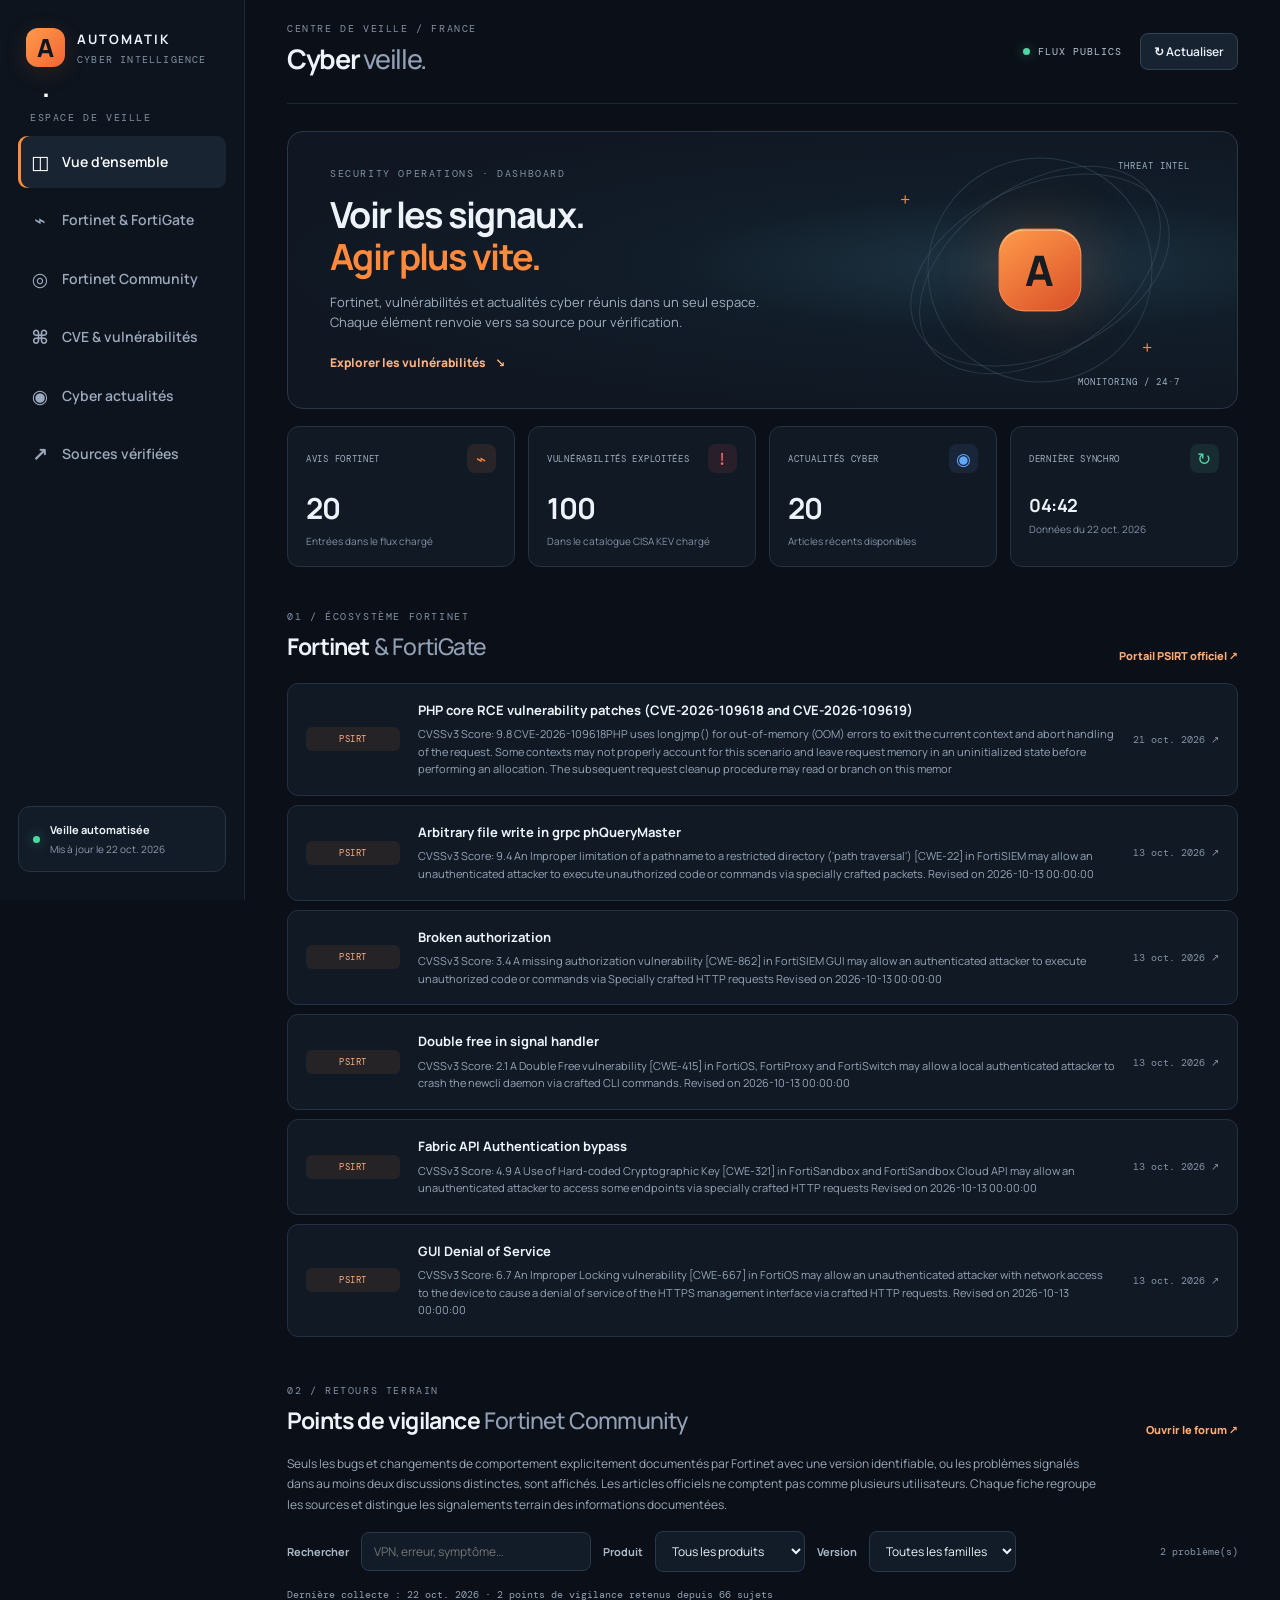
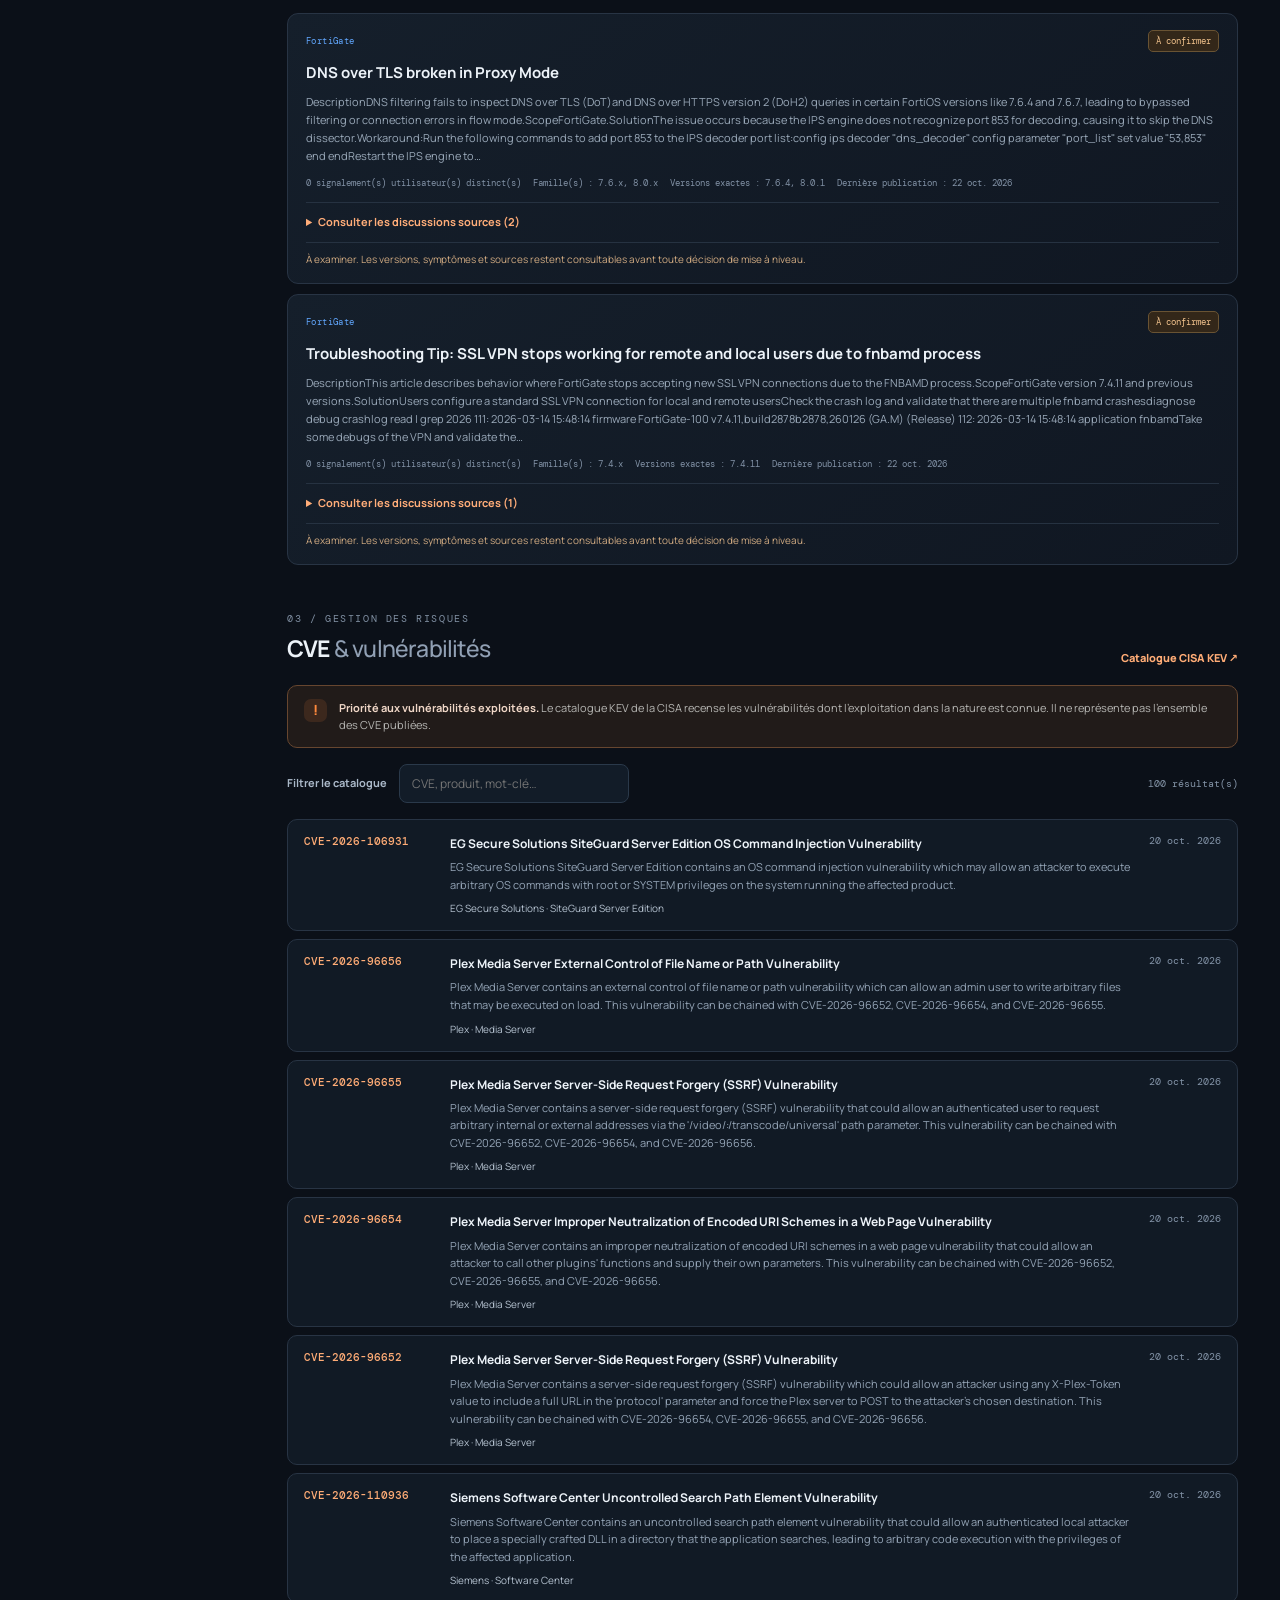
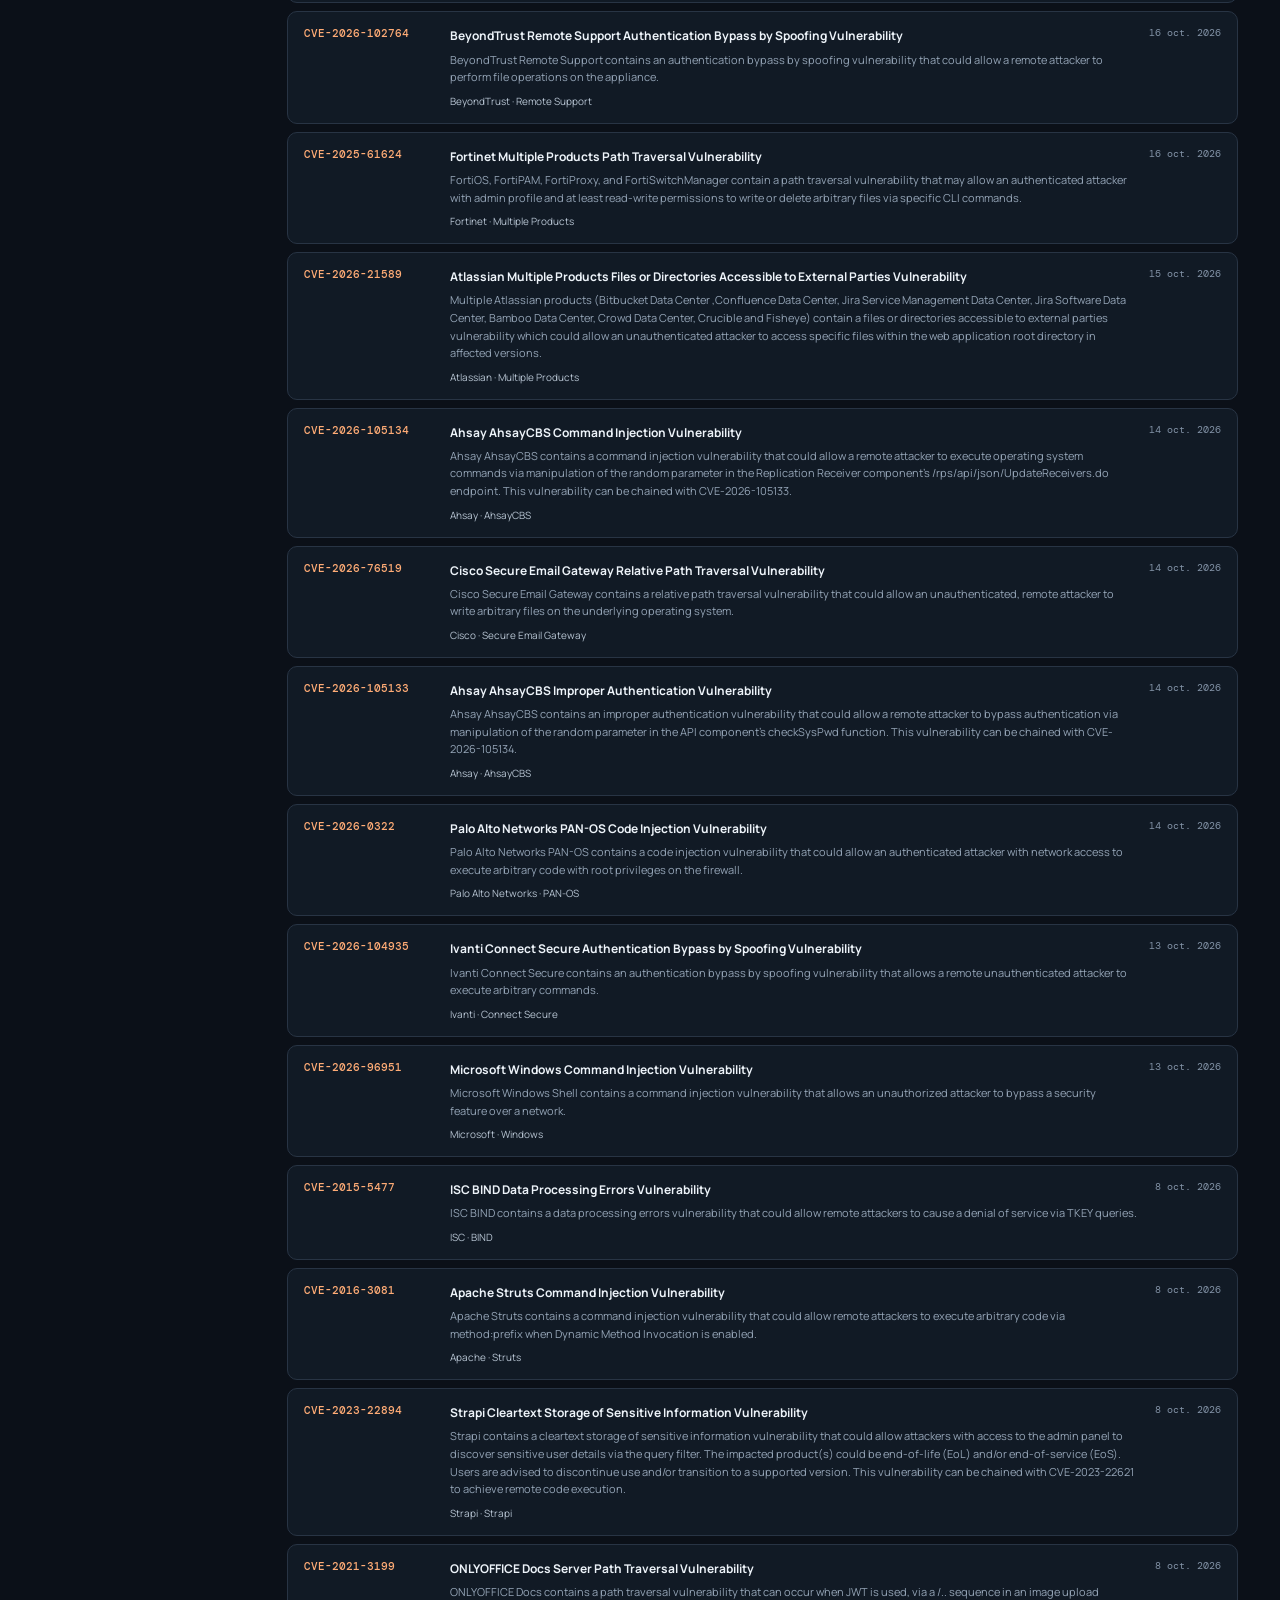
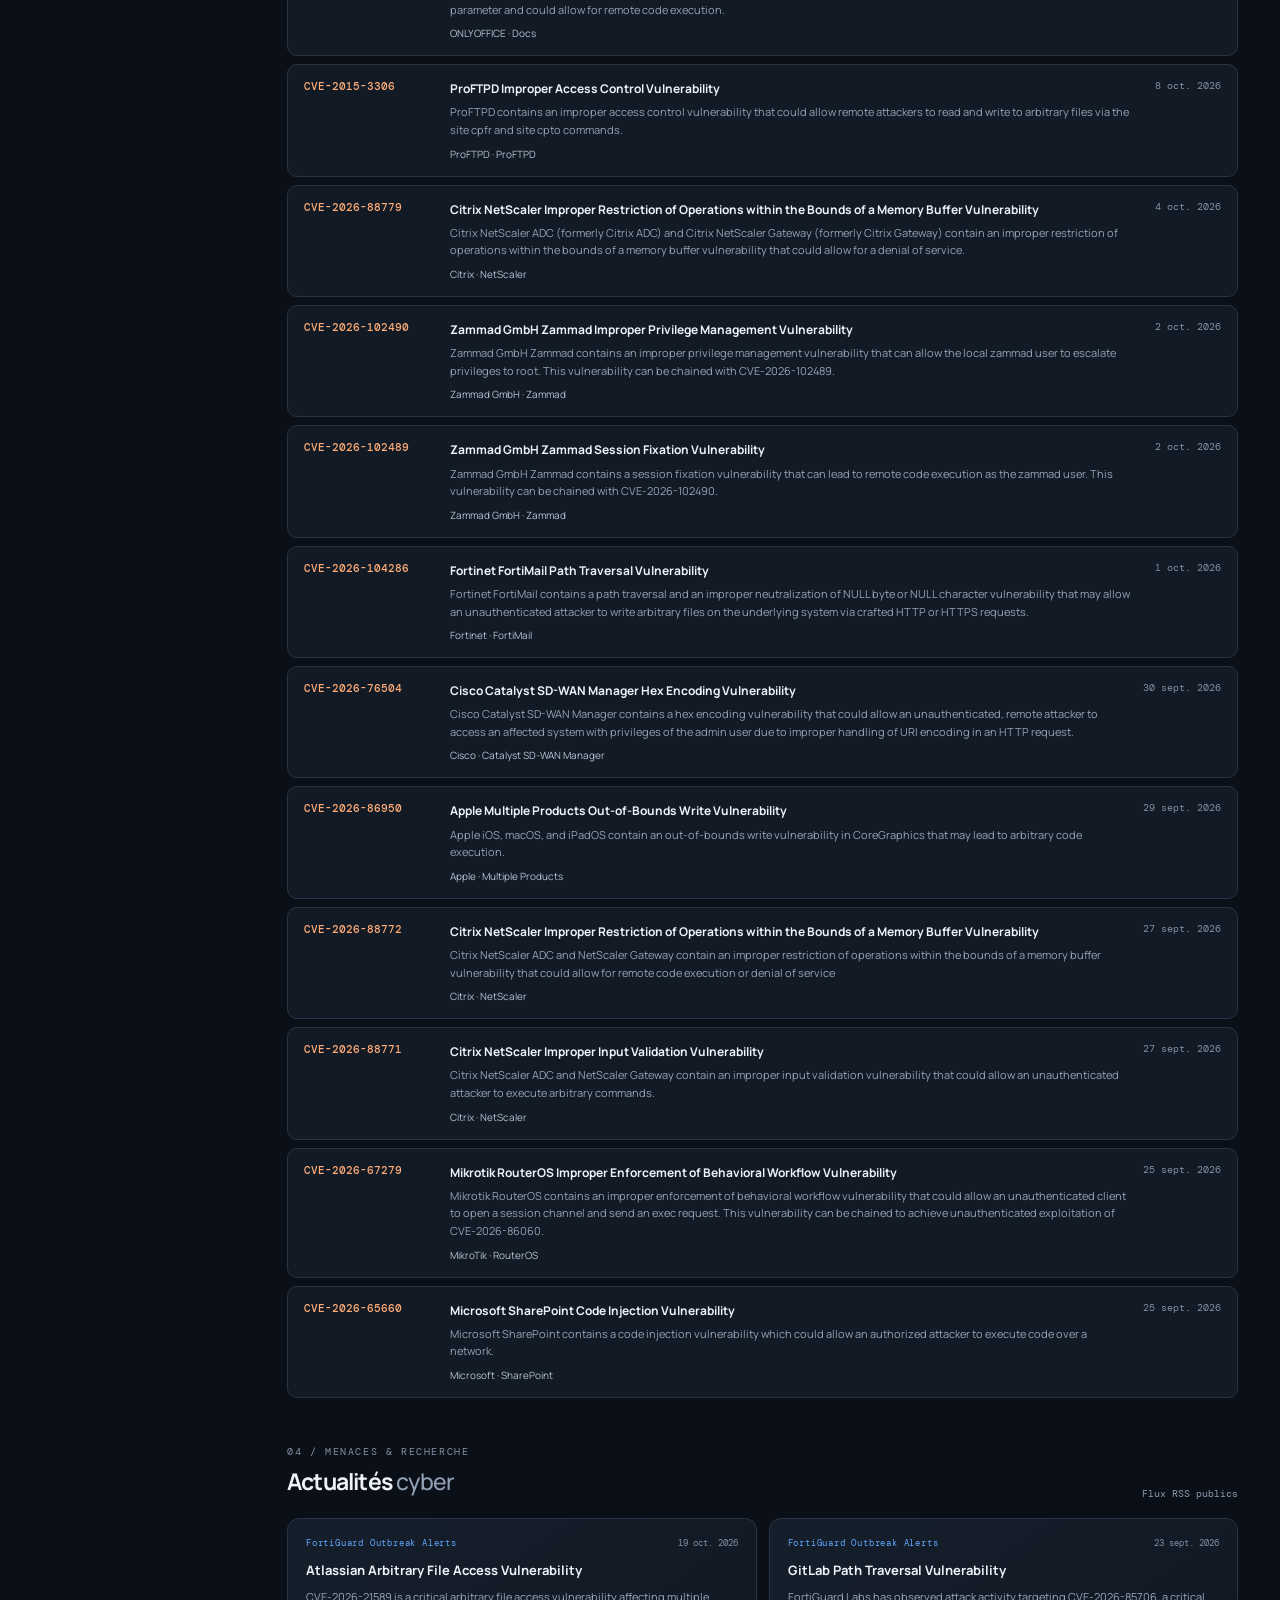
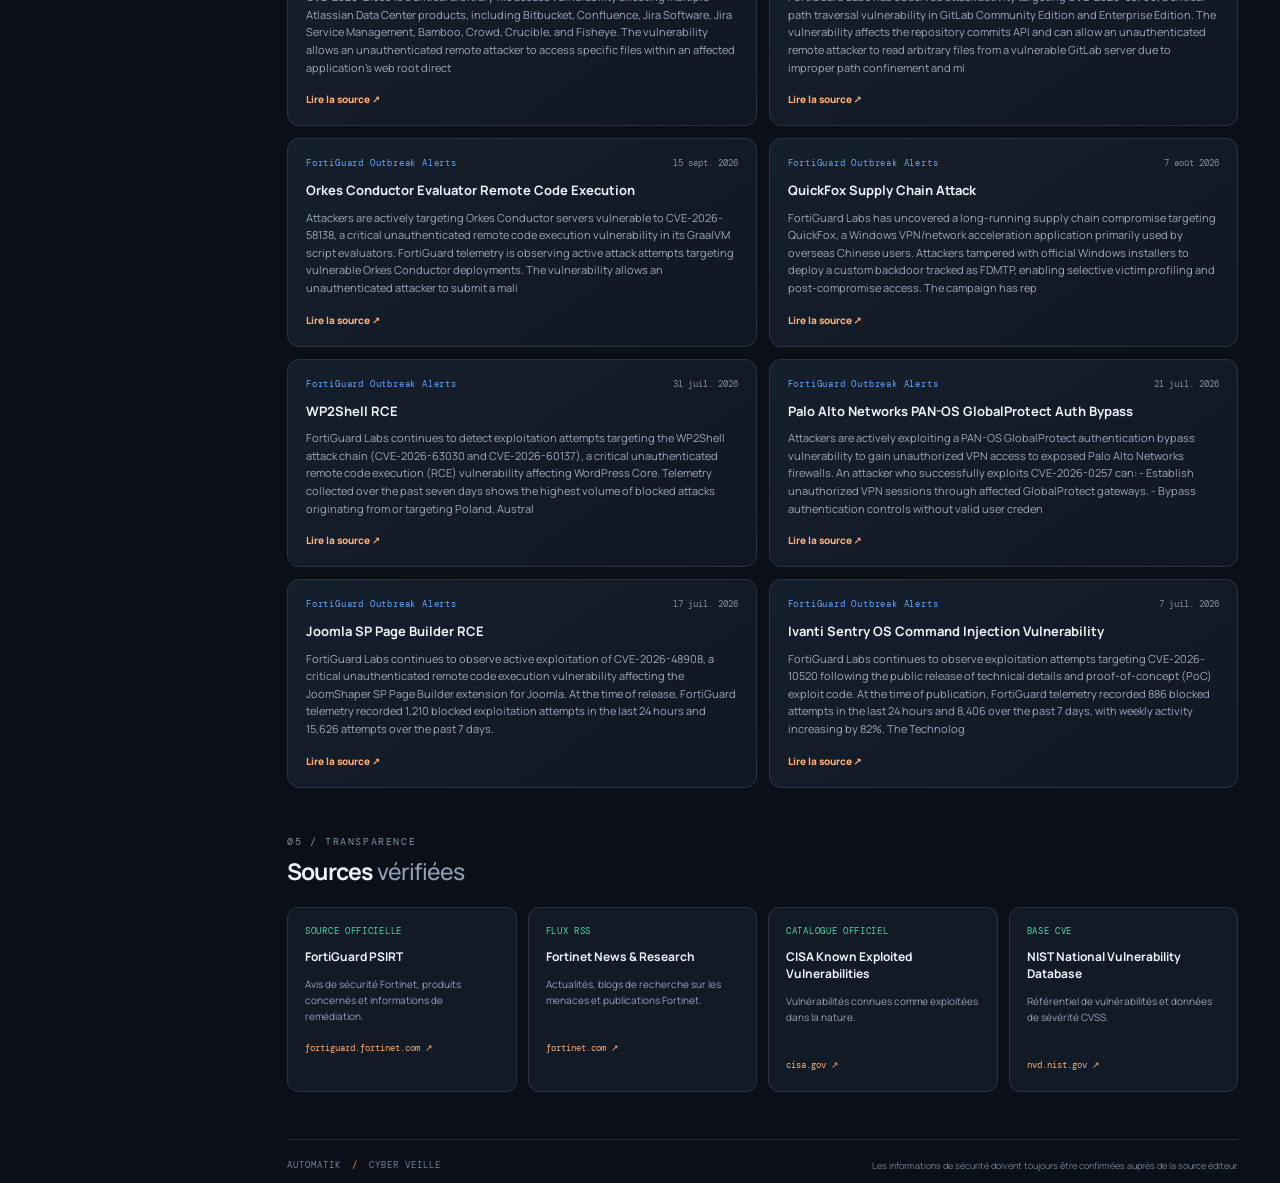
==== commit 34c0a4e6: "Clarify strict Fortinet vigilance criteria" ====
--- a/index.html
+++ b/index.html
@@ -54,8 +54,8 @@
       </section>
 
       <section id="community" class="content-section">
-        <div class="section-heading"><div><div class="eyebrow">02 / RETOURS TERRAIN</div><h2>Problèmes <span>Fortinet Community</span></h2></div><a href="https://community.fortinet.com/" target="_blank" rel="noopener noreferrer" class="text-link">Ouvrir le forum ↗</a></div>
-        <p class="section-intro">Les sujets similaires sont regroupés dans une fiche unique par problème potentiel, produit et famille de version. Chaque fiche conserve les discussions sources. Les regroupements automatiques restent à confirmer et ne remplacent pas la validation du fil original.</p>
+        <div class="section-heading"><div><div class="eyebrow">02 / RETOURS TERRAIN</div><h2>Points de vigilance <span>Fortinet Community</span></h2></div><a href="https://community.fortinet.com/" target="_blank" rel="noopener noreferrer" class="text-link">Ouvrir le forum ↗</a></div>
+        <p class="section-intro">Seuls les bugs et changements de comportement explicitement documentés par Fortinet avec une version identifiable, ou les problèmes signalés dans au moins deux discussions distinctes, sont affichés. Les articles officiels ne comptent pas comme plusieurs utilisateurs. Chaque fiche regroupe les sources et distingue les signalements terrain des informations documentées.</p>
         <div class="filter-row community-filters">
           <label for="community-search">Rechercher</label><input id="community-search" type="search" placeholder="VPN, erreur, symptôme…">
           <label for="community-product">Produit</label><select id="community-product"><option value="">Tous les produits</option><option>FortiGate</option><option>FortiManager</option><option>FortiAnalyzer</option><option>FortiAuthenticator</option><option>FortiClient EMS</option><option>FortiClient</option><option>FortiSwitch</option><option>FortiAP</option></select>
--- a/styles.css
+++ b/styles.css
@@ -18,3 +18,14 @@
 .community-meta{display:flex;flex-wrap:wrap;gap:12px;color:#8292a6;font:9px 'DM Mono',monospace}
 .community-caution{margin-top:11px;padding-top:9px;border-top:1px solid #263241;color:#d0aa81;font-size:10px;line-height:1.5}
 @media(max-width:760px){.community-filters label{width:auto}.community-filters input,.community-filters select{flex:1;min-width:130px;max-width:none}.community-card{padding:14px}}
+
+/* Fiches de problèmes regroupés */
+.incident-card h3{font-size:15px;line-height:1.45;margin:0 0 9px}
+.incident-sources{margin-top:13px;border-top:1px solid #263241;padding-top:10px}
+.incident-sources summary{cursor:pointer;color:#ffad79;font-size:11px;font-weight:700}
+.incident-sources ul{list-style:none;margin:10px 0 0;padding:0;display:grid;gap:8px}
+.incident-sources li{display:flex;justify-content:space-between;gap:12px;align-items:flex-start;font-size:11px}
+.incident-sources li a{color:#dbe6f0}
+.incident-sources li a:hover{color:#ffad79}
+.incident-sources li span,.source-extra{color:#8292a6;font:9px 'DM Mono',monospace;white-space:nowrap}
+.source-extra{margin:9px 0 0}
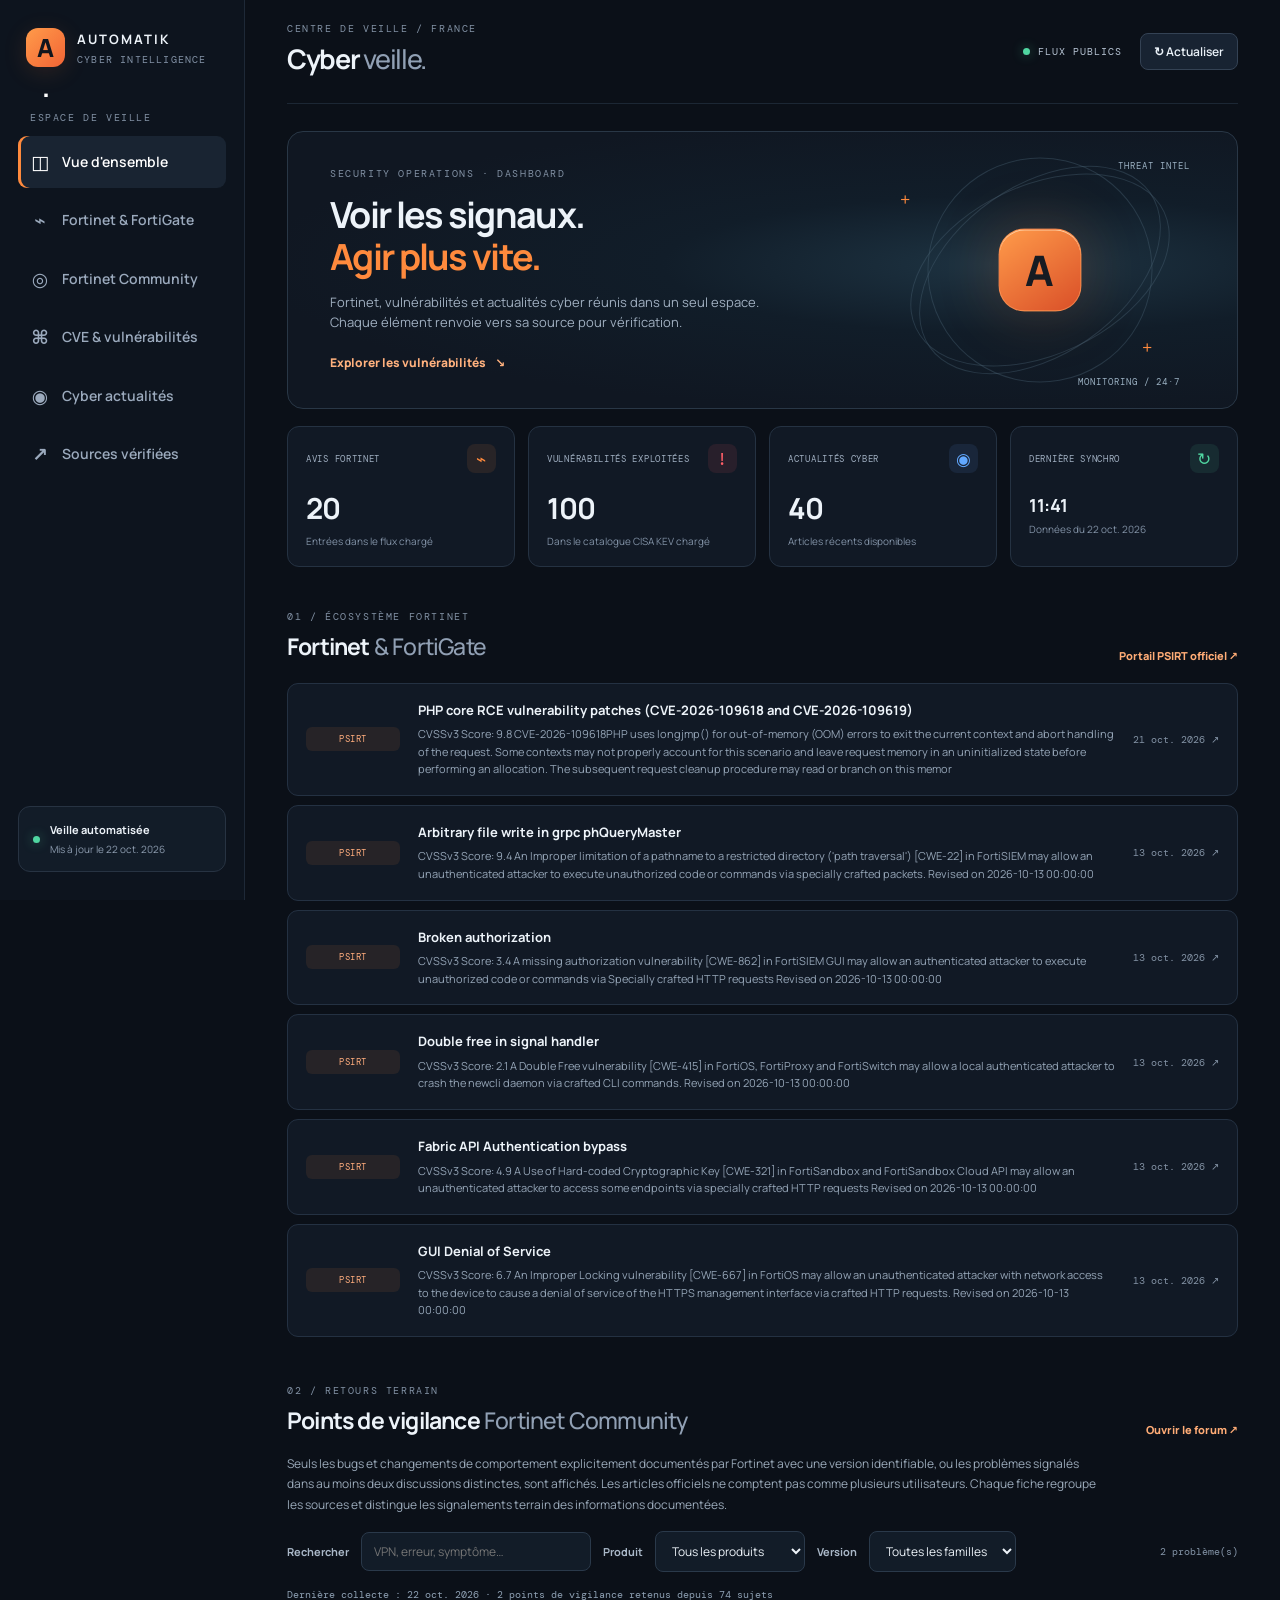
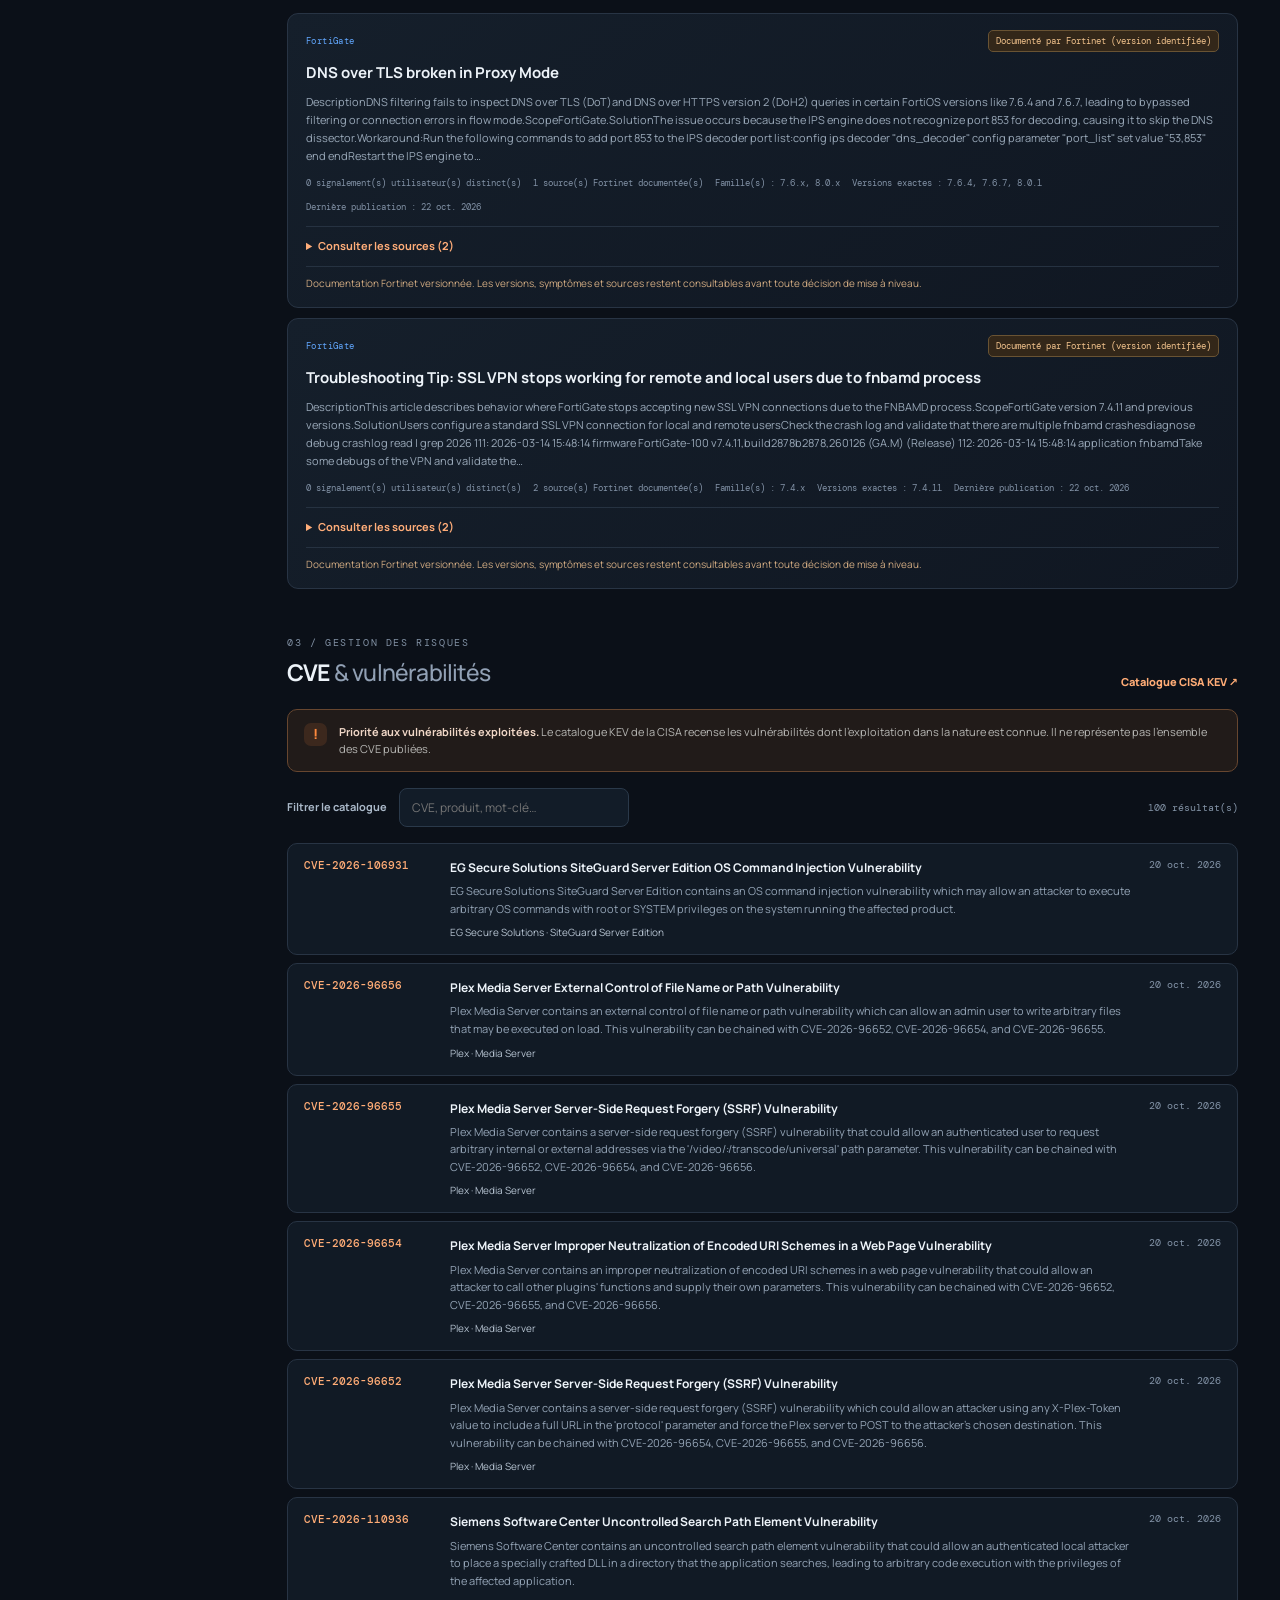
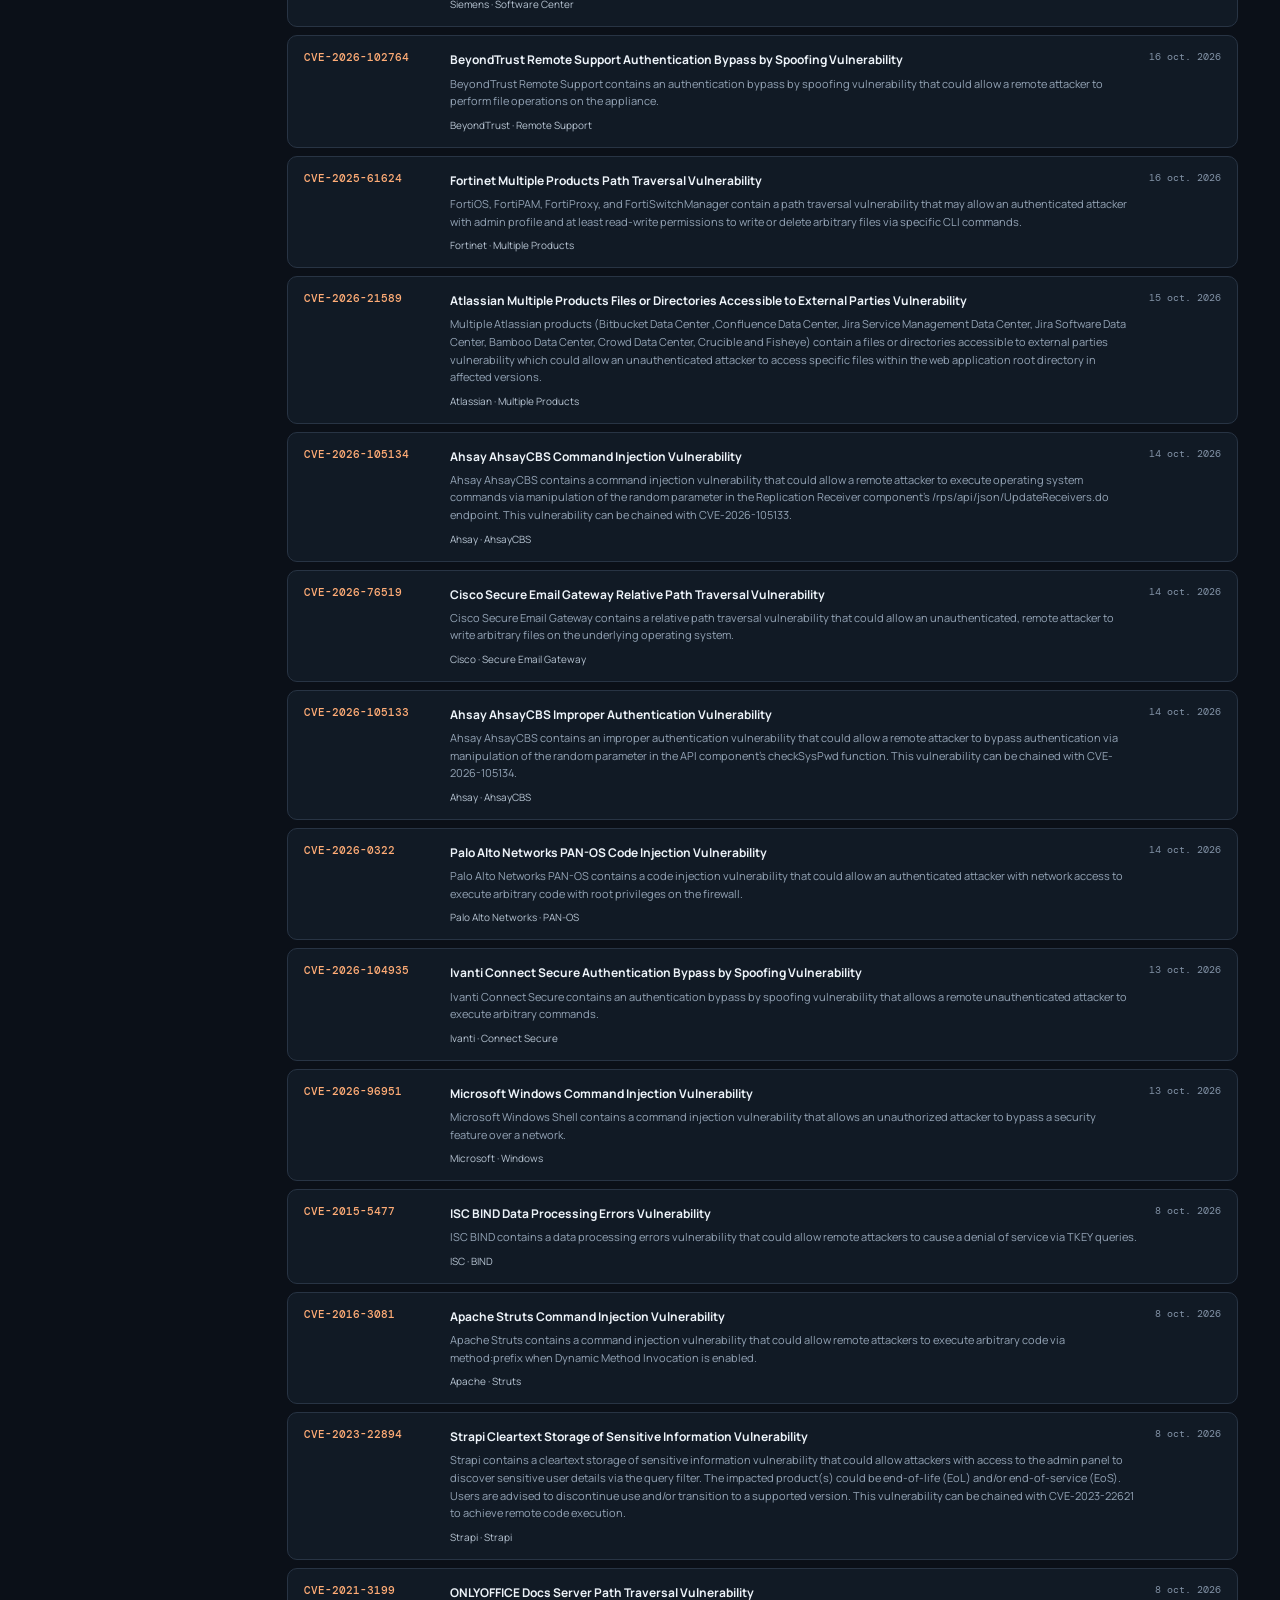
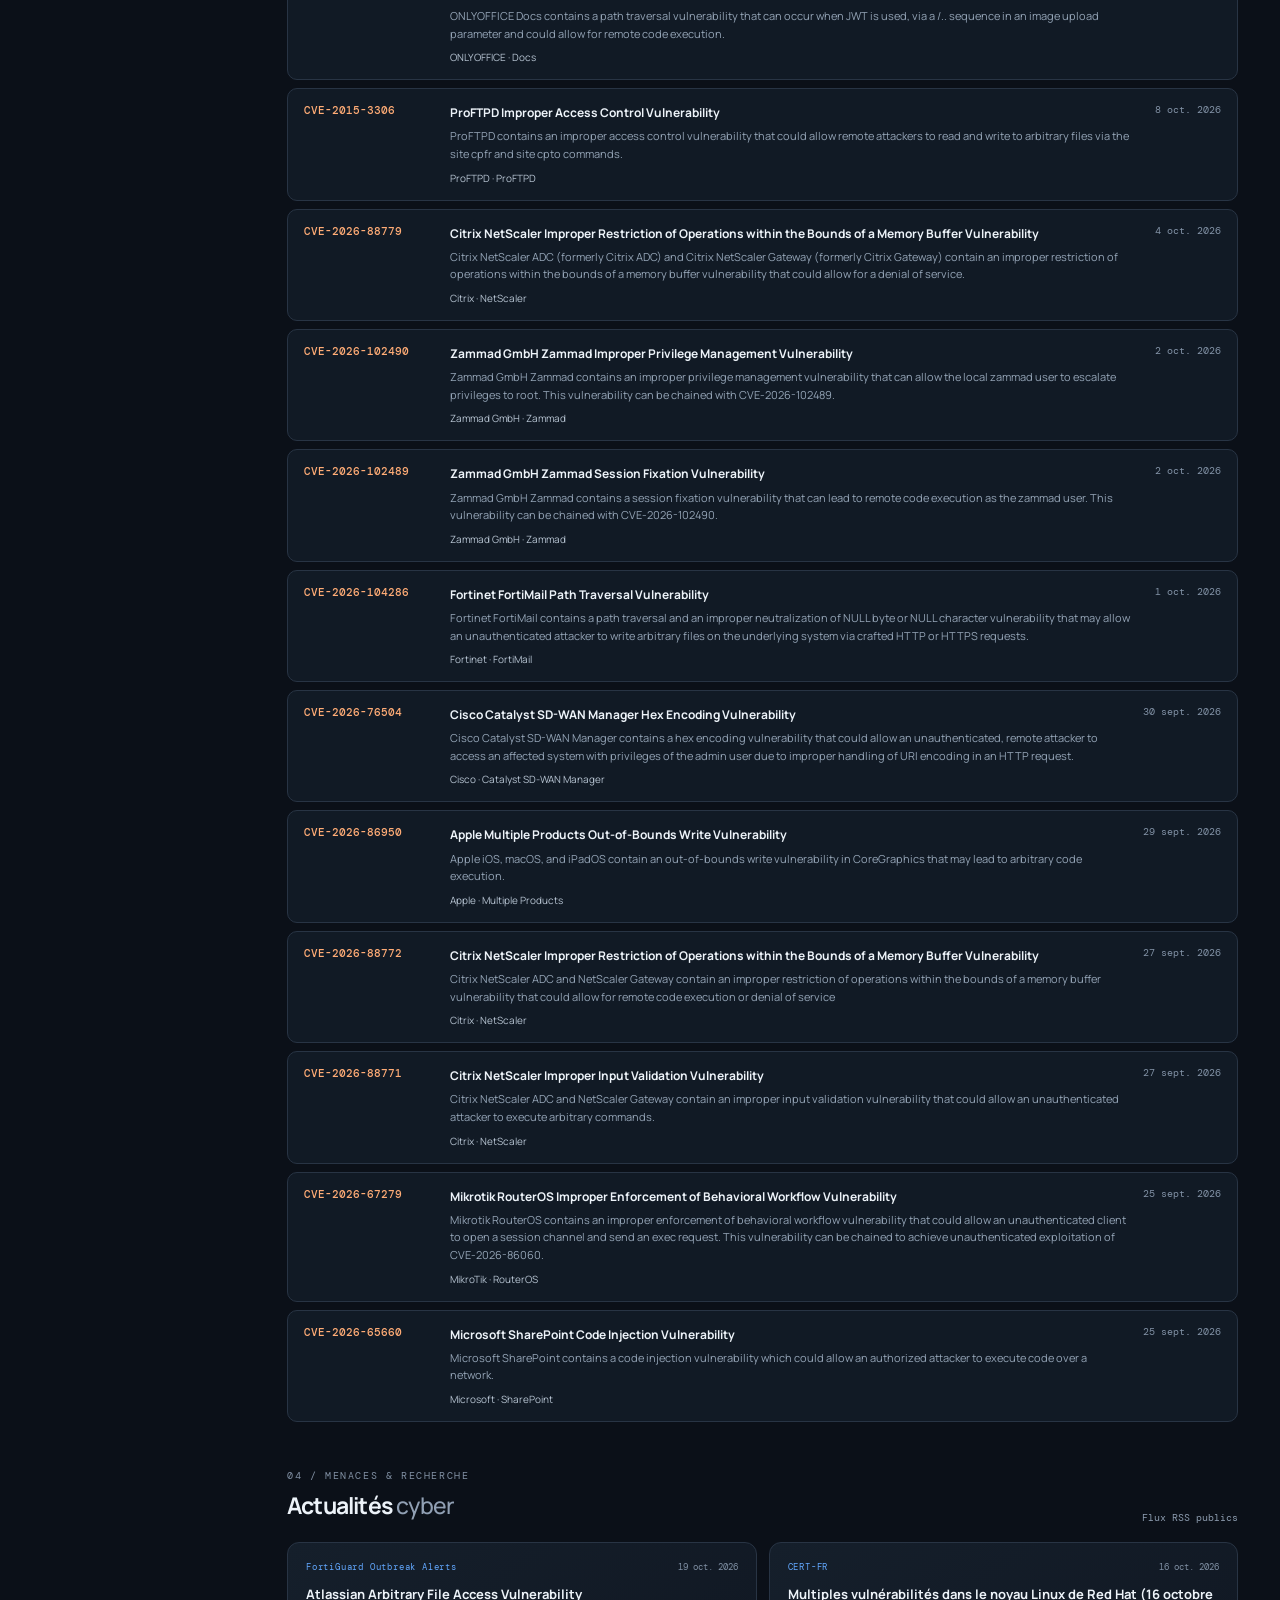
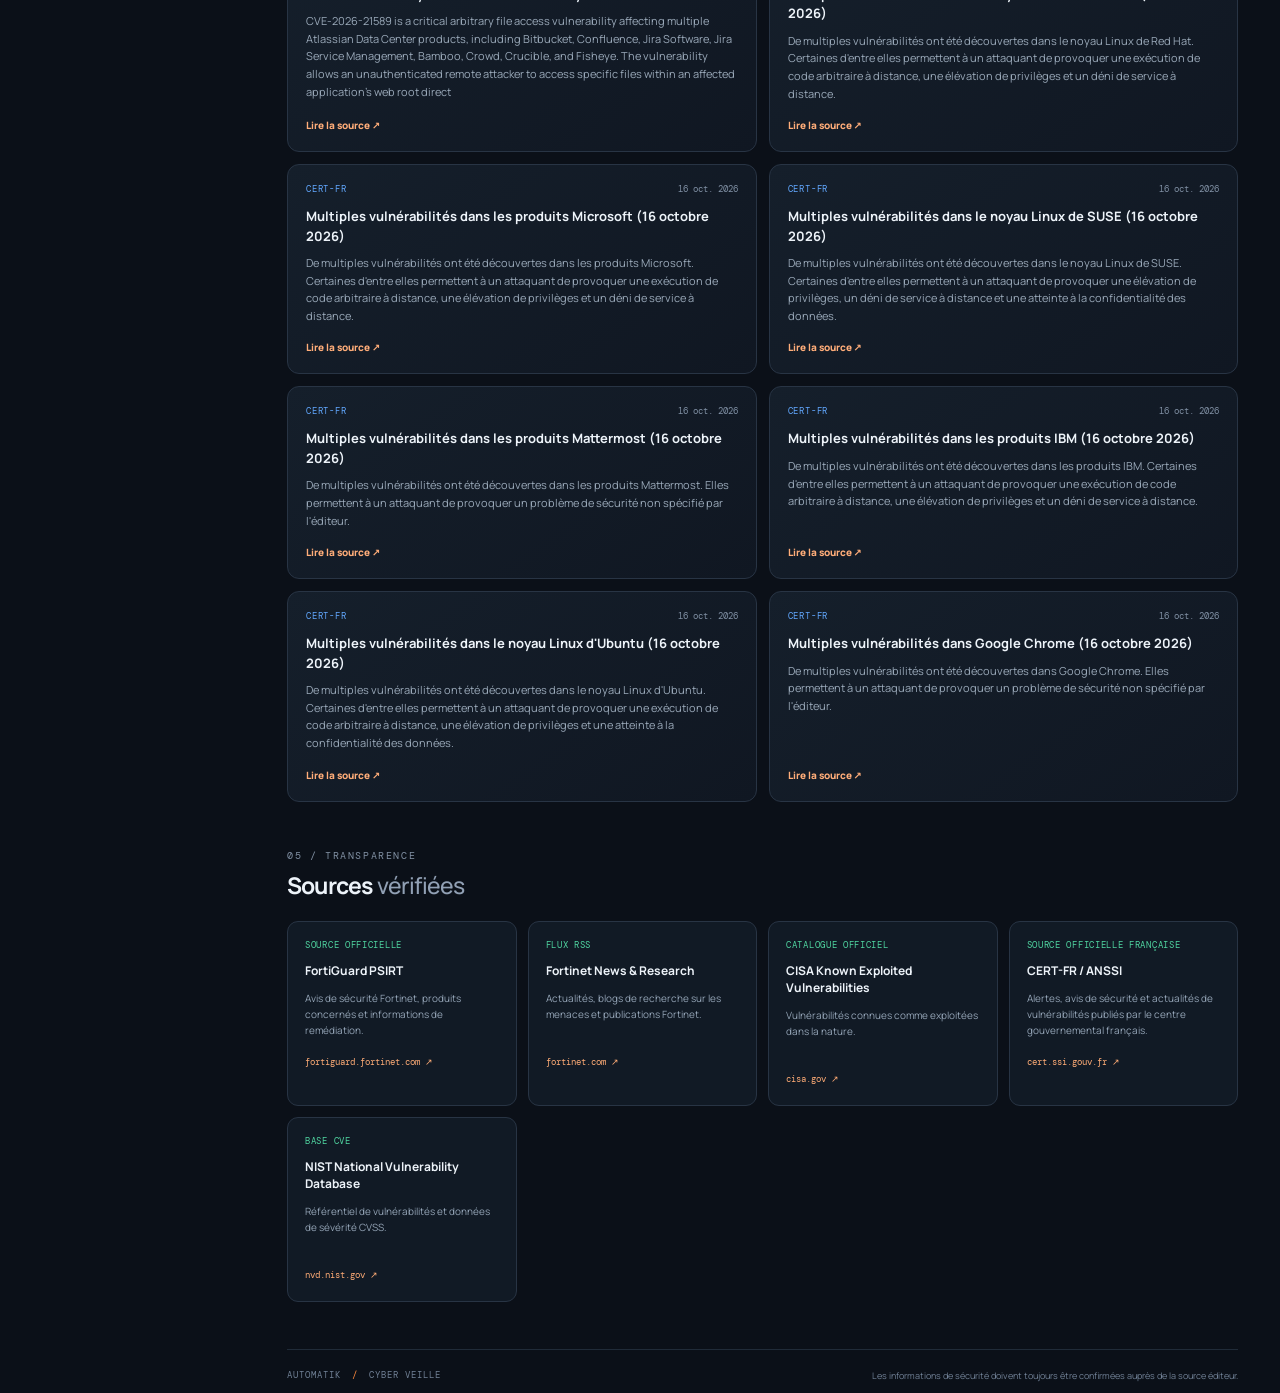
==== commit 71fff1c6: "Add CERT-FR as a verified source" ====
--- a/index.html
+++ b/index.html
@@ -84,6 +84,7 @@
           <a class="source-card" href="https://fortiguard.fortinet.com/psirt" target="_blank" rel="noopener noreferrer"><span class="source-type">SOURCE OFFICIELLE</span><strong>FortiGuard PSIRT</strong><p>Avis de sécurité Fortinet, produits concernés et informations de remédiation.</p><span class="source-url">fortiguard.fortinet.com ↗</span></a>
           <a class="source-card" href="https://www.fortinet.com/lat/rss-feeds" target="_blank" rel="noopener noreferrer"><span class="source-type">FLUX RSS</span><strong>Fortinet News & Research</strong><p>Actualités, blogs de recherche sur les menaces et publications Fortinet.</p><span class="source-url">fortinet.com ↗</span></a>
           <a class="source-card" href="https://www.cisa.gov/known-exploited-vulnerabilities-catalog" target="_blank" rel="noopener noreferrer"><span class="source-type">CATALOGUE OFFICIEL</span><strong>CISA Known Exploited Vulnerabilities</strong><p>Vulnérabilités connues comme exploitées dans la nature.</p><span class="source-url">cisa.gov ↗</span></a>
+          <a class="source-card" href="https://www.cert.ssi.gouv.fr/feed/" target="_blank" rel="noopener noreferrer"><span class="source-type">SOURCE OFFICIELLE FRANÇAISE</span><strong>CERT-FR / ANSSI</strong><p>Alertes, avis de sécurité et actualités de vulnérabilités publiés par le centre gouvernemental français.</p><span class="source-url">cert.ssi.gouv.fr ↗</span></a>
           <a class="source-card" href="https://nvd.nist.gov/" target="_blank" rel="noopener noreferrer"><span class="source-type">BASE CVE</span><strong>NIST National Vulnerability Database</strong><p>Référentiel de vulnérabilités et données de sévérité CVSS.</p><span class="source-url">nvd.nist.gov ↗</span></a>
         </div>
       </section>
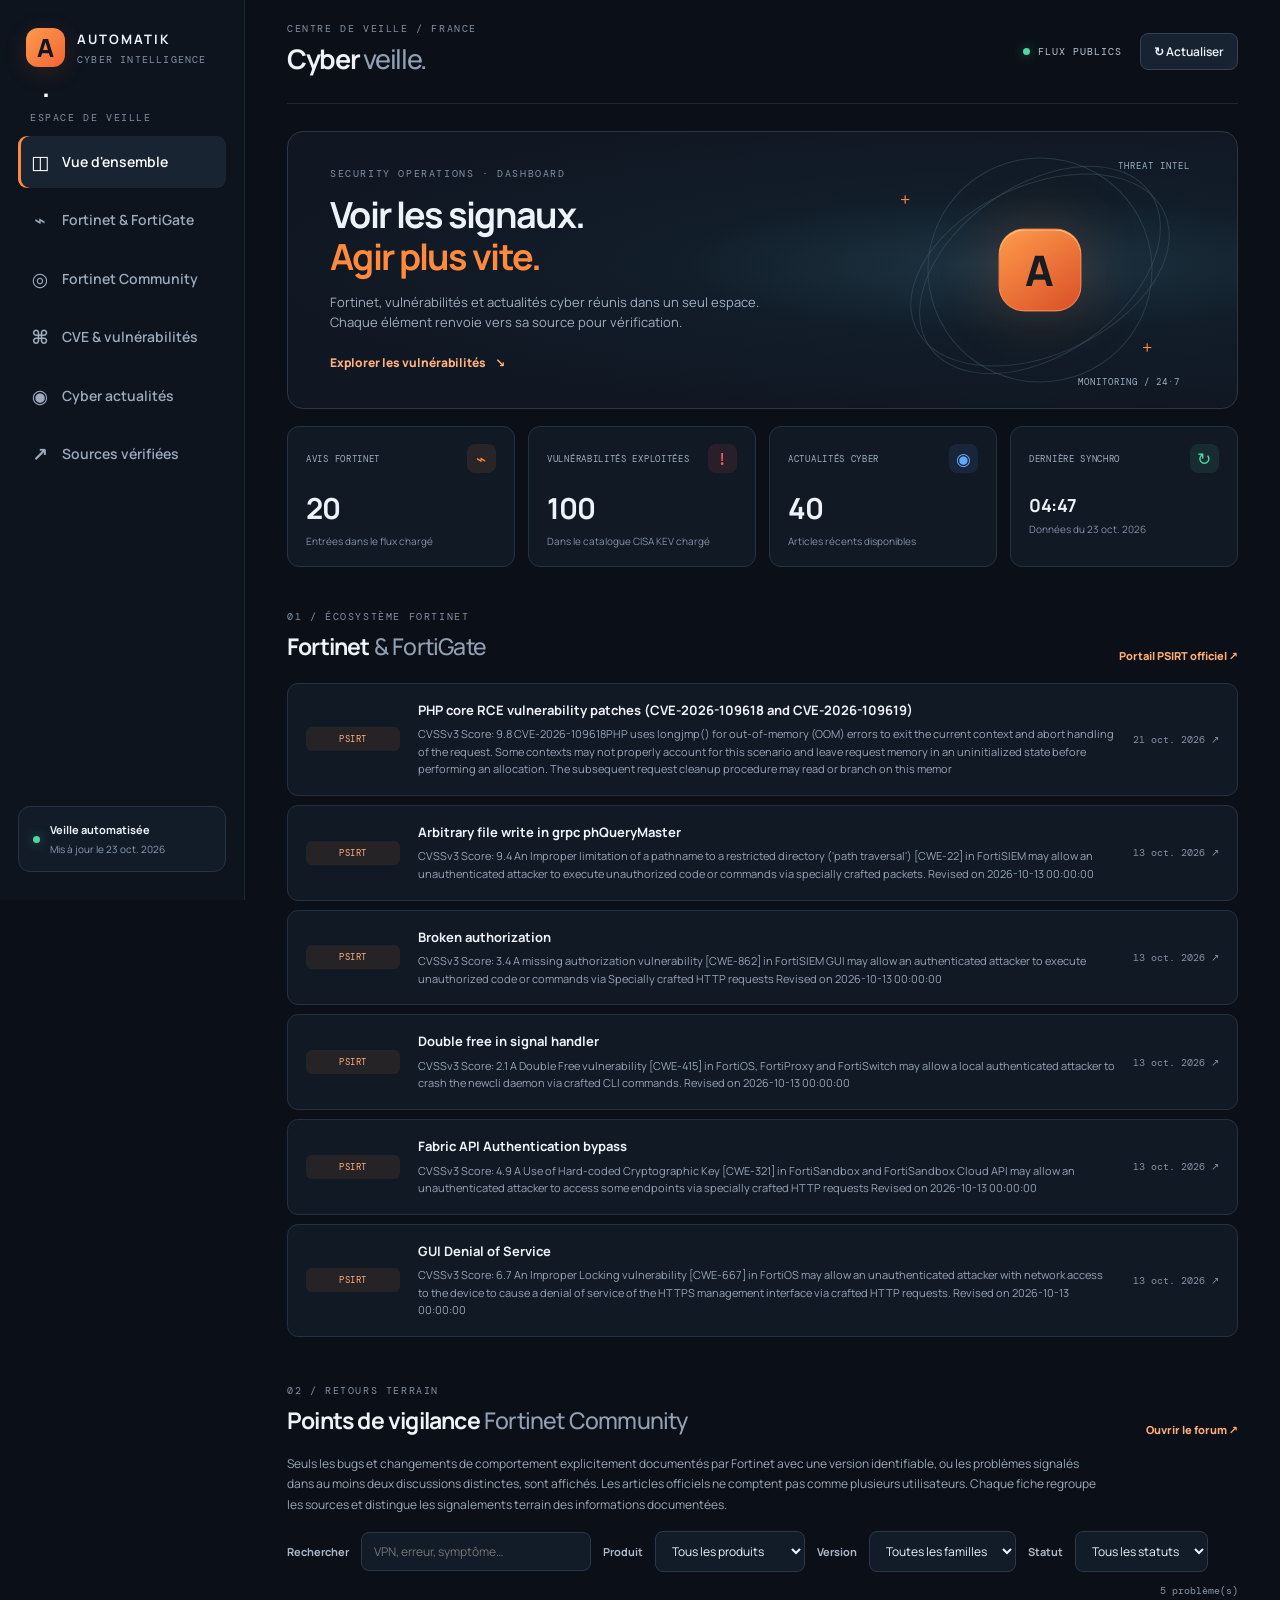
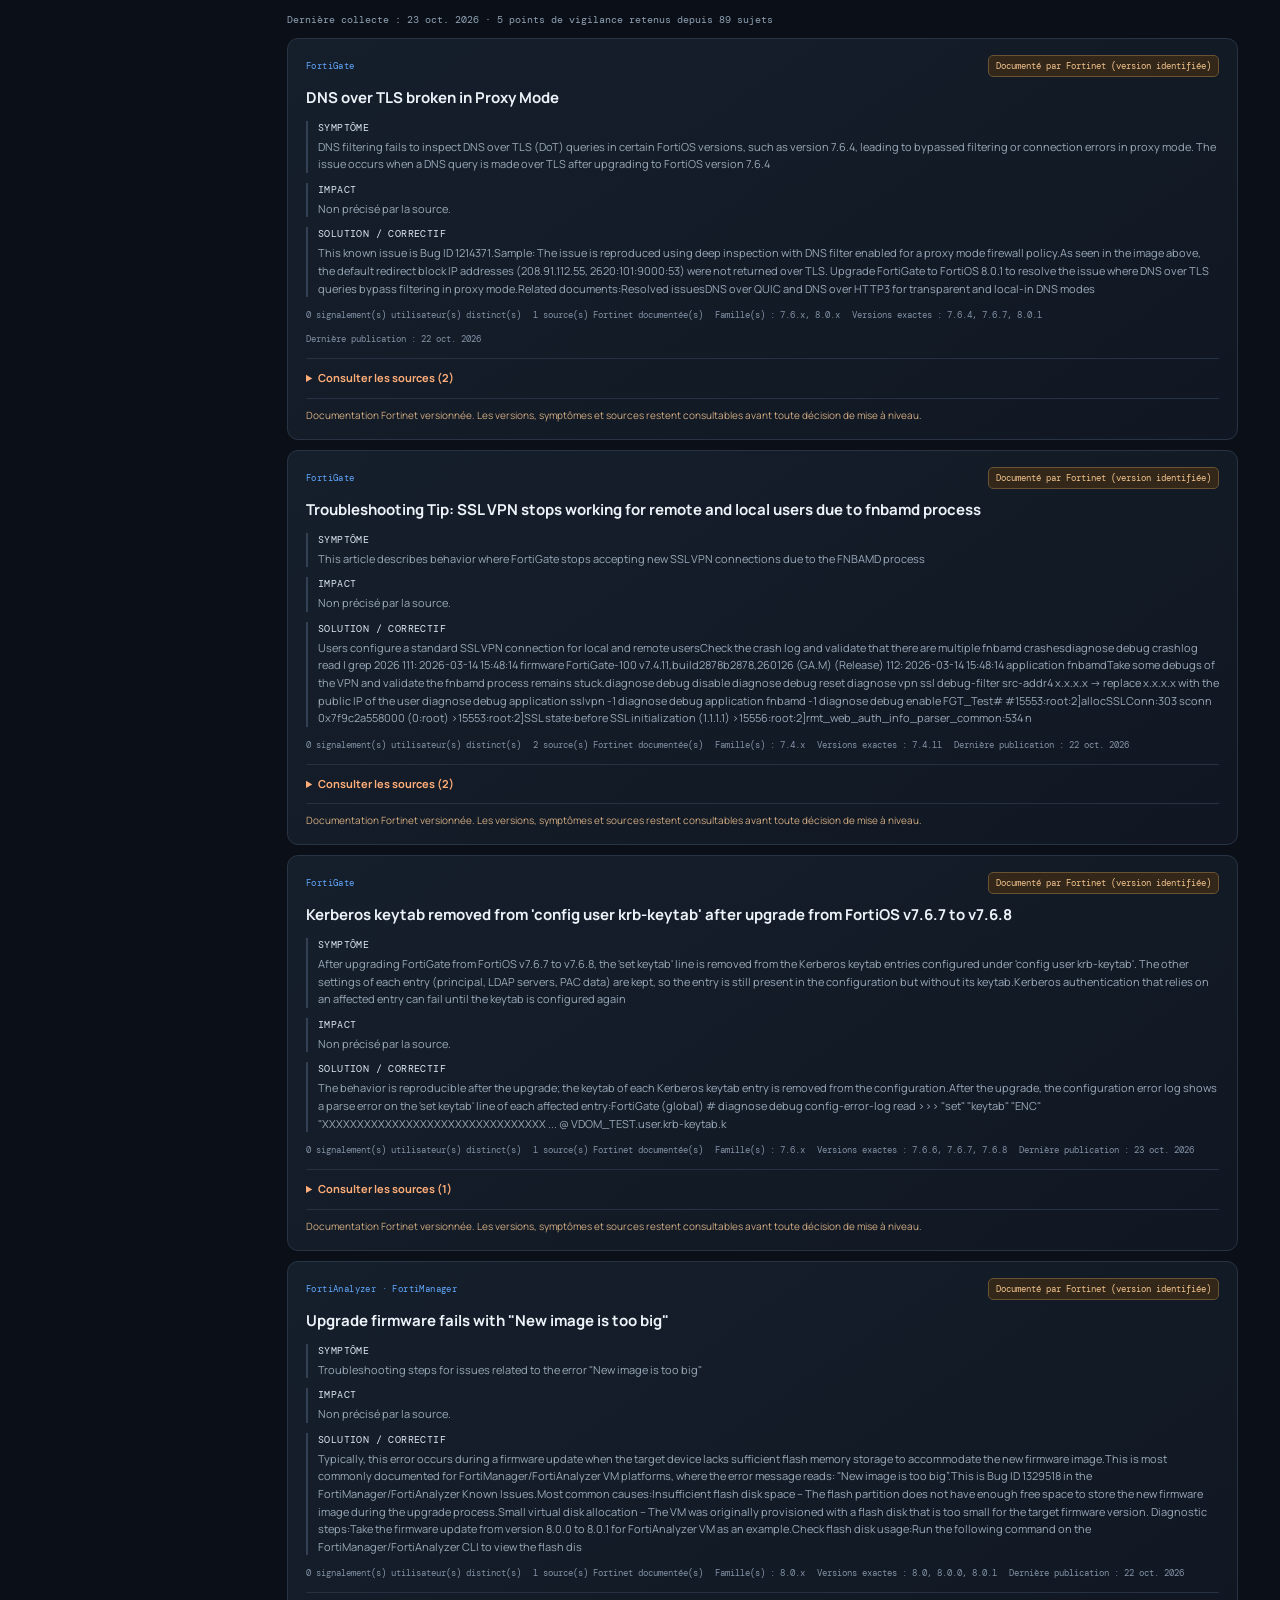
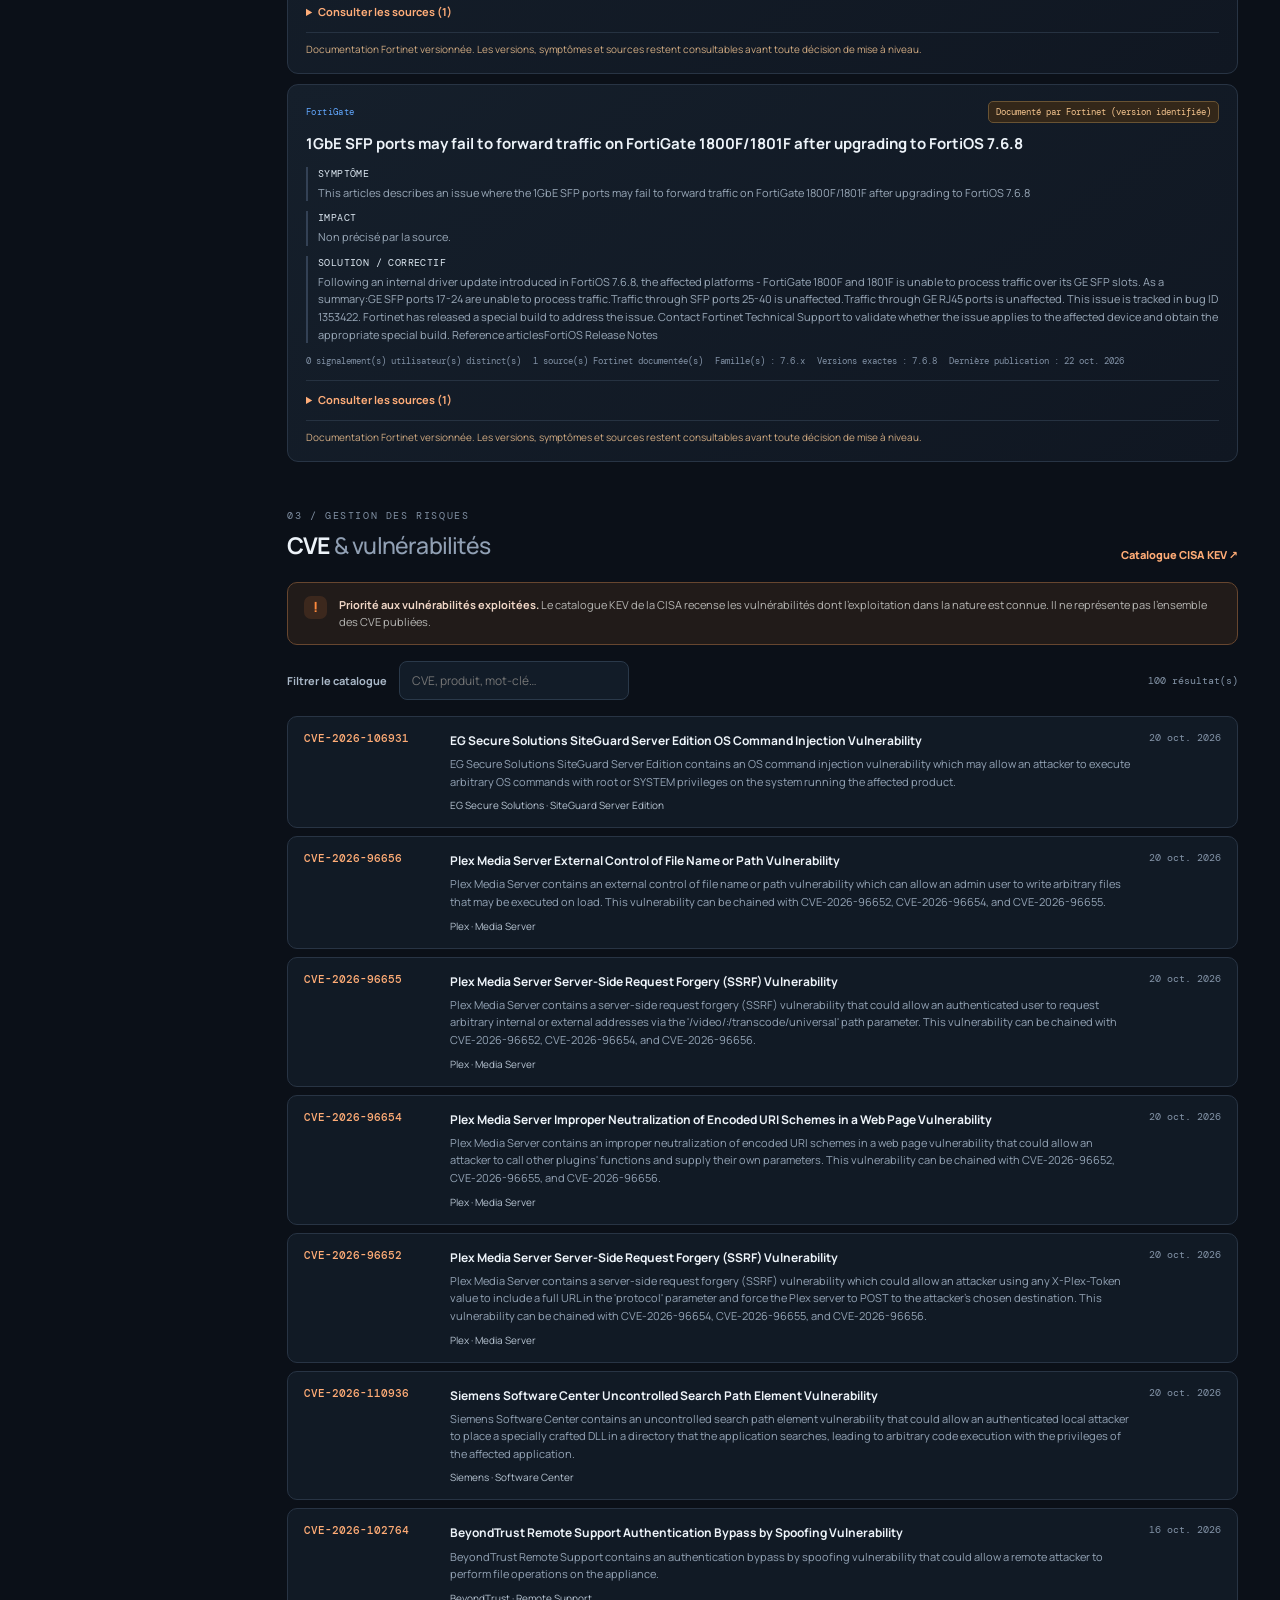
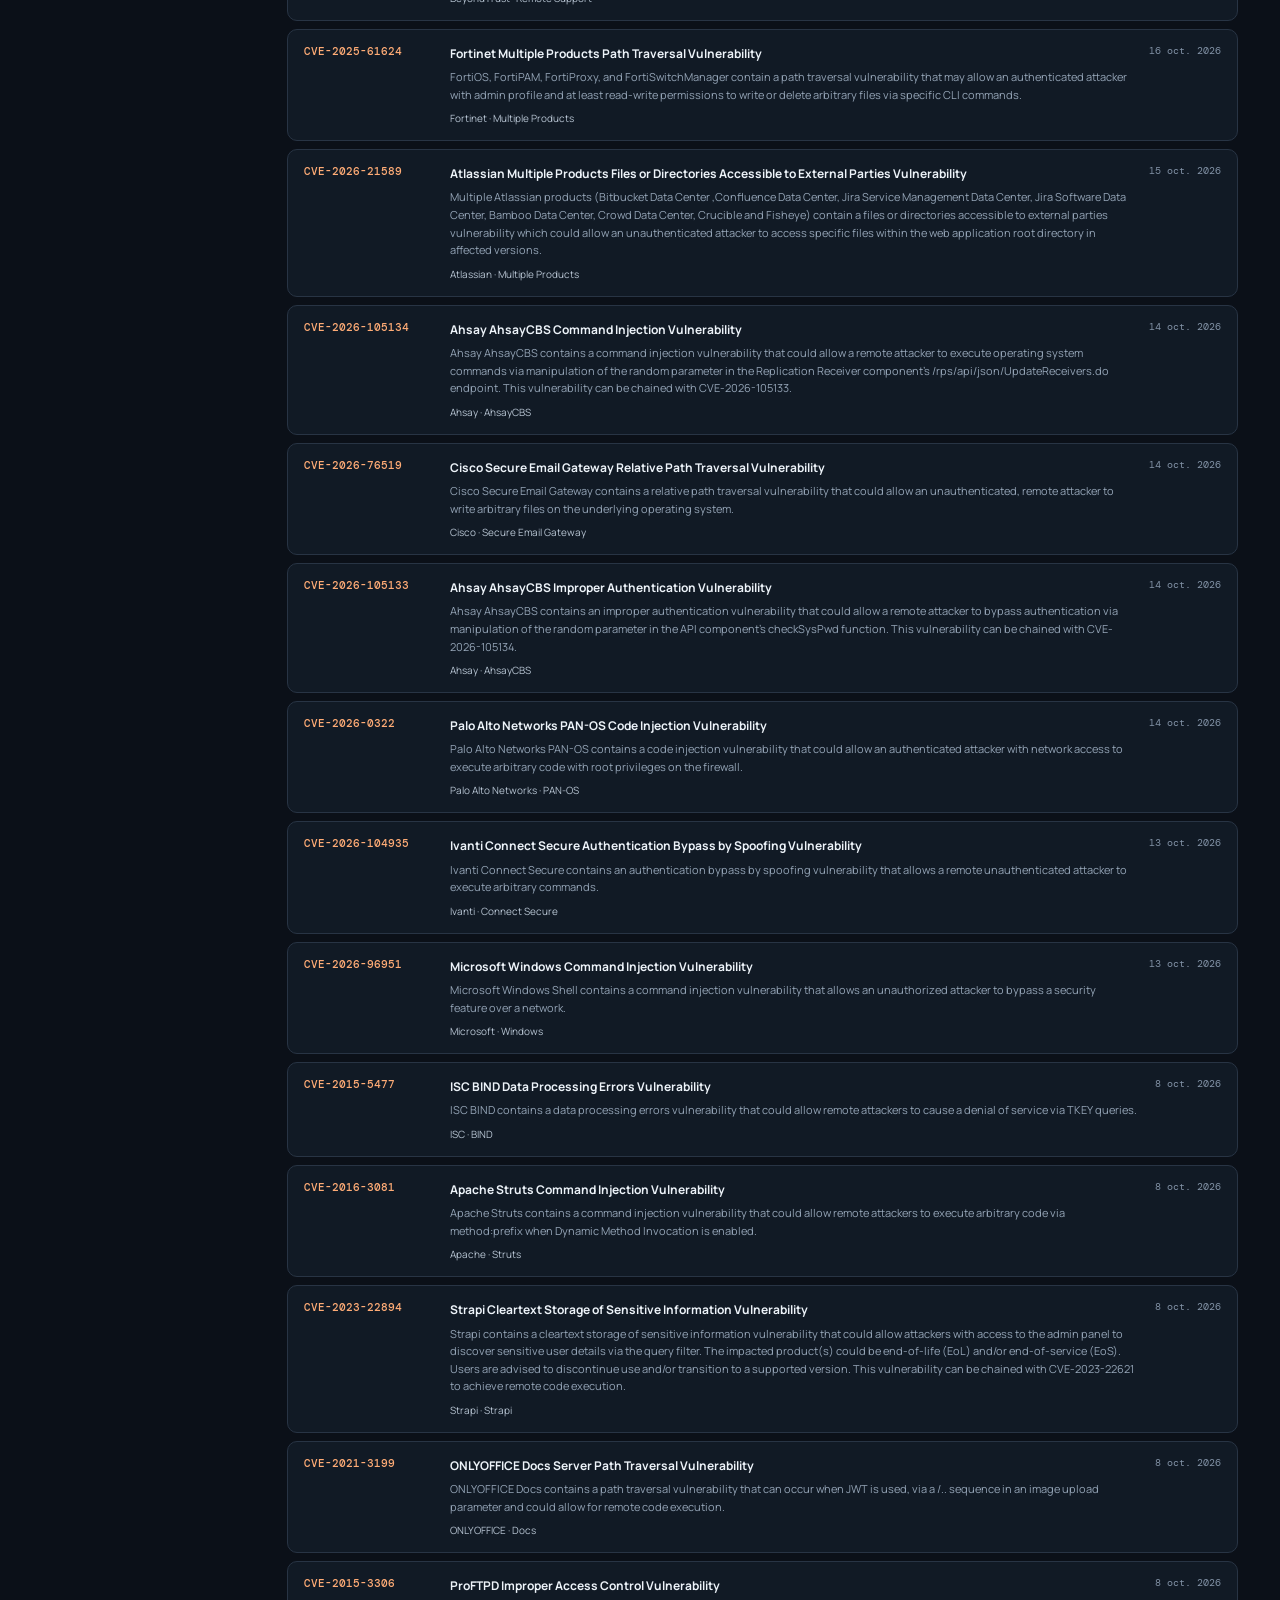
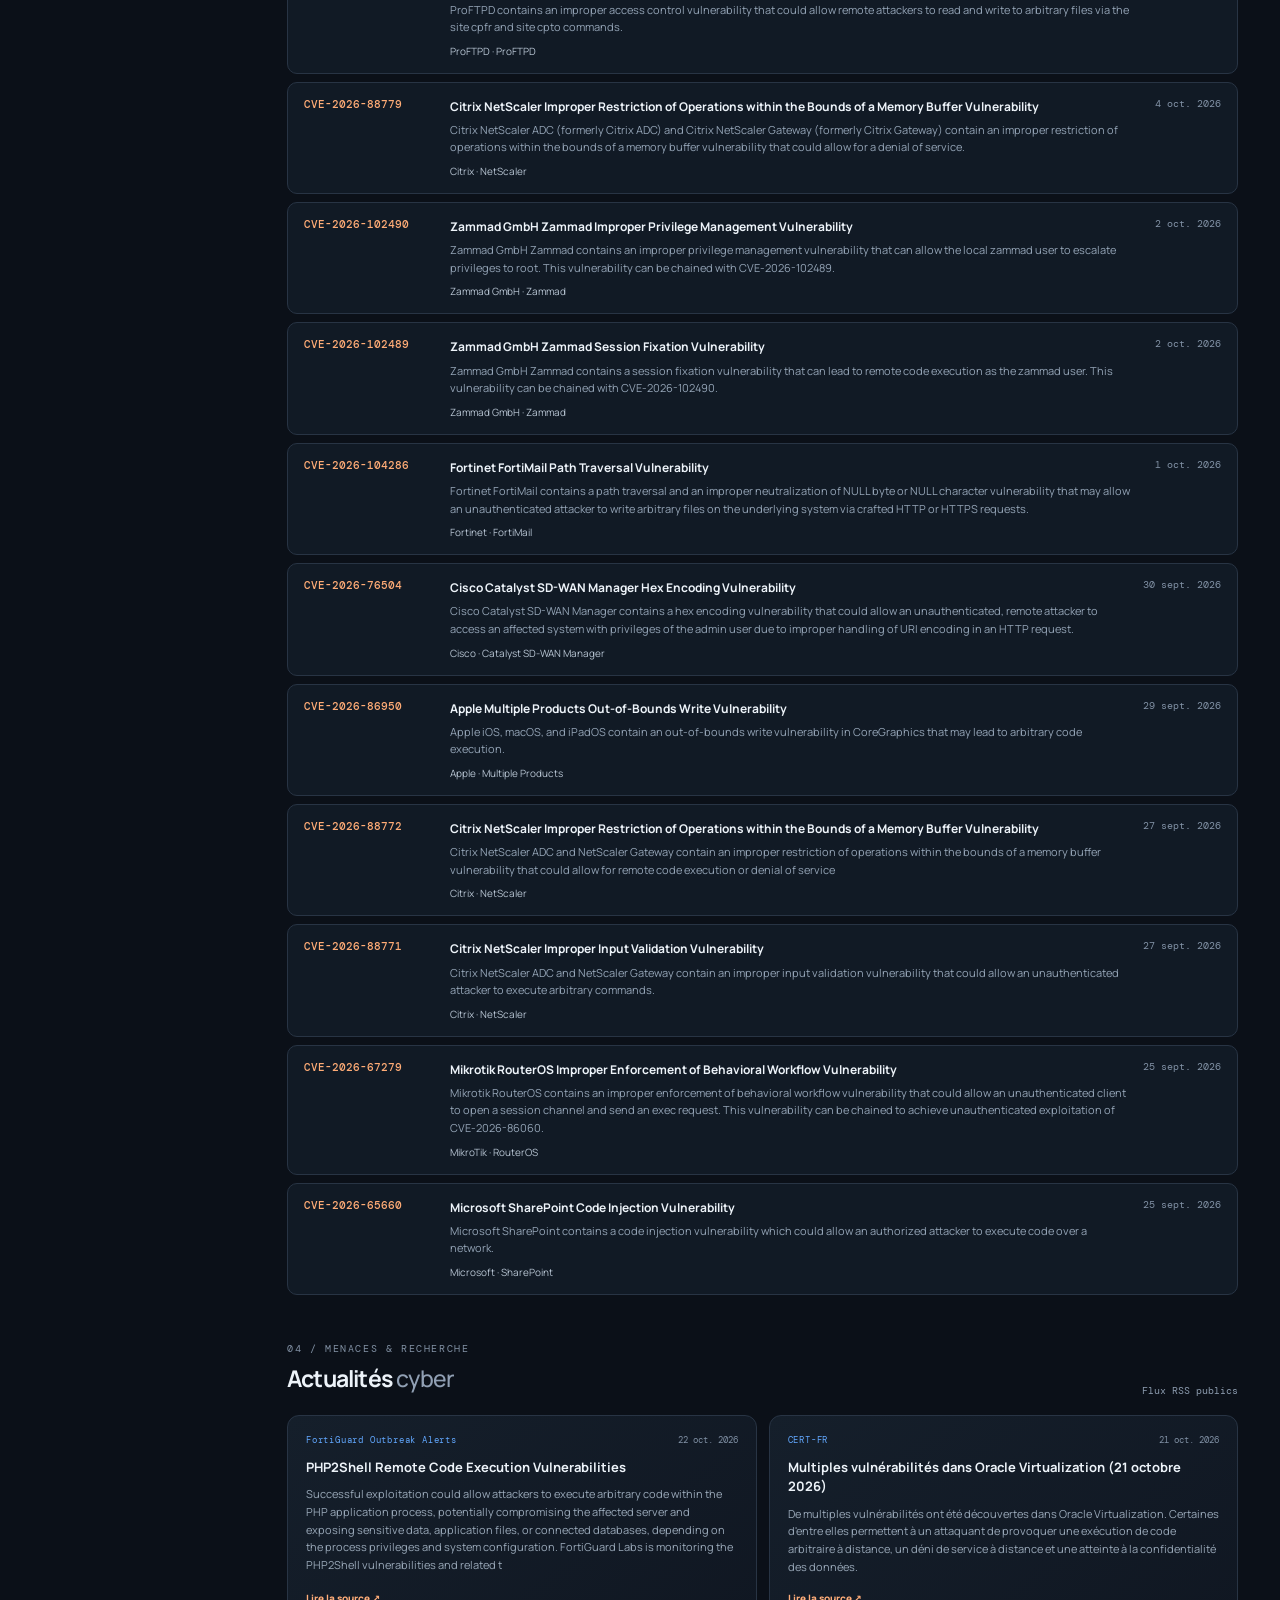
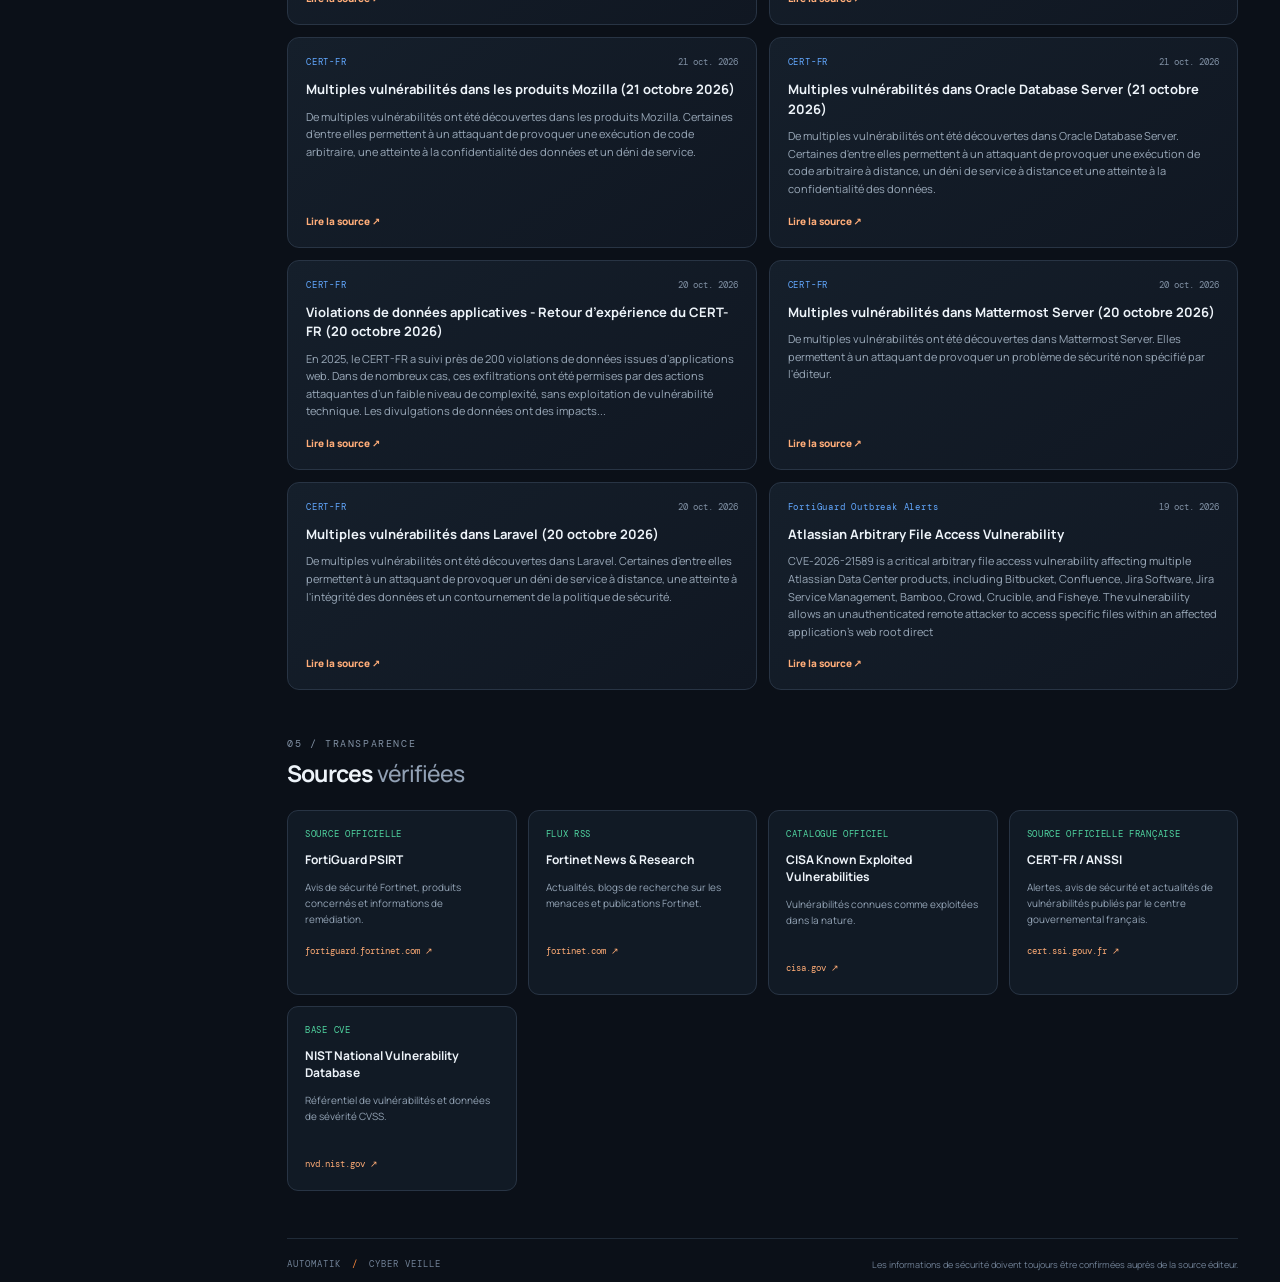
==== commit e6347006: "feat: ajouter le filtre de statut Community" ====
--- a/index.html
+++ b/index.html
@@ -60,6 +60,7 @@
           <label for="community-search">Rechercher</label><input id="community-search" type="search" placeholder="VPN, erreur, symptôme…">
           <label for="community-product">Produit</label><select id="community-product"><option value="">Tous les produits</option><option>FortiGate</option><option>FortiManager</option><option>FortiAnalyzer</option><option>FortiAuthenticator</option><option>FortiClient EMS</option><option>FortiClient</option><option>FortiSwitch</option><option>FortiAP</option></select>
           <label for="community-version">Version</label><select id="community-version"><option value="">Toutes les familles</option></select>
+          <label for="community-status-filter">Statut</label><select id="community-status-filter"><option value="">Tous les statuts</option></select>
           <span id="community-count" class="result-count">0 problème</span>
         </div>
         <div id="community-status" class="community-status">En attente de la première collecte automatique.</div>
--- a/styles.css
+++ b/styles.css
@@ -29,3 +29,8 @@
 .incident-sources li a:hover{color:#ffad79}
 .incident-sources li span,.source-extra{color:#8292a6;font:9px 'DM Mono',monospace;white-space:nowrap}
 .source-extra{margin:9px 0 0}
+
+.incident-details{display:grid;gap:10px;margin:12px 0}
+.incident-detail{border-left:2px solid #334155;padding-left:10px;min-width:0}
+.incident-detail strong{display:block;color:#dbe6f0;font:10px 'DM Mono',monospace;margin-bottom:4px;text-transform:uppercase;letter-spacing:.4px}
+.incident-detail p{margin:0;font-size:11px;line-height:1.6;color:#9aa9b9;overflow-wrap:anywhere}
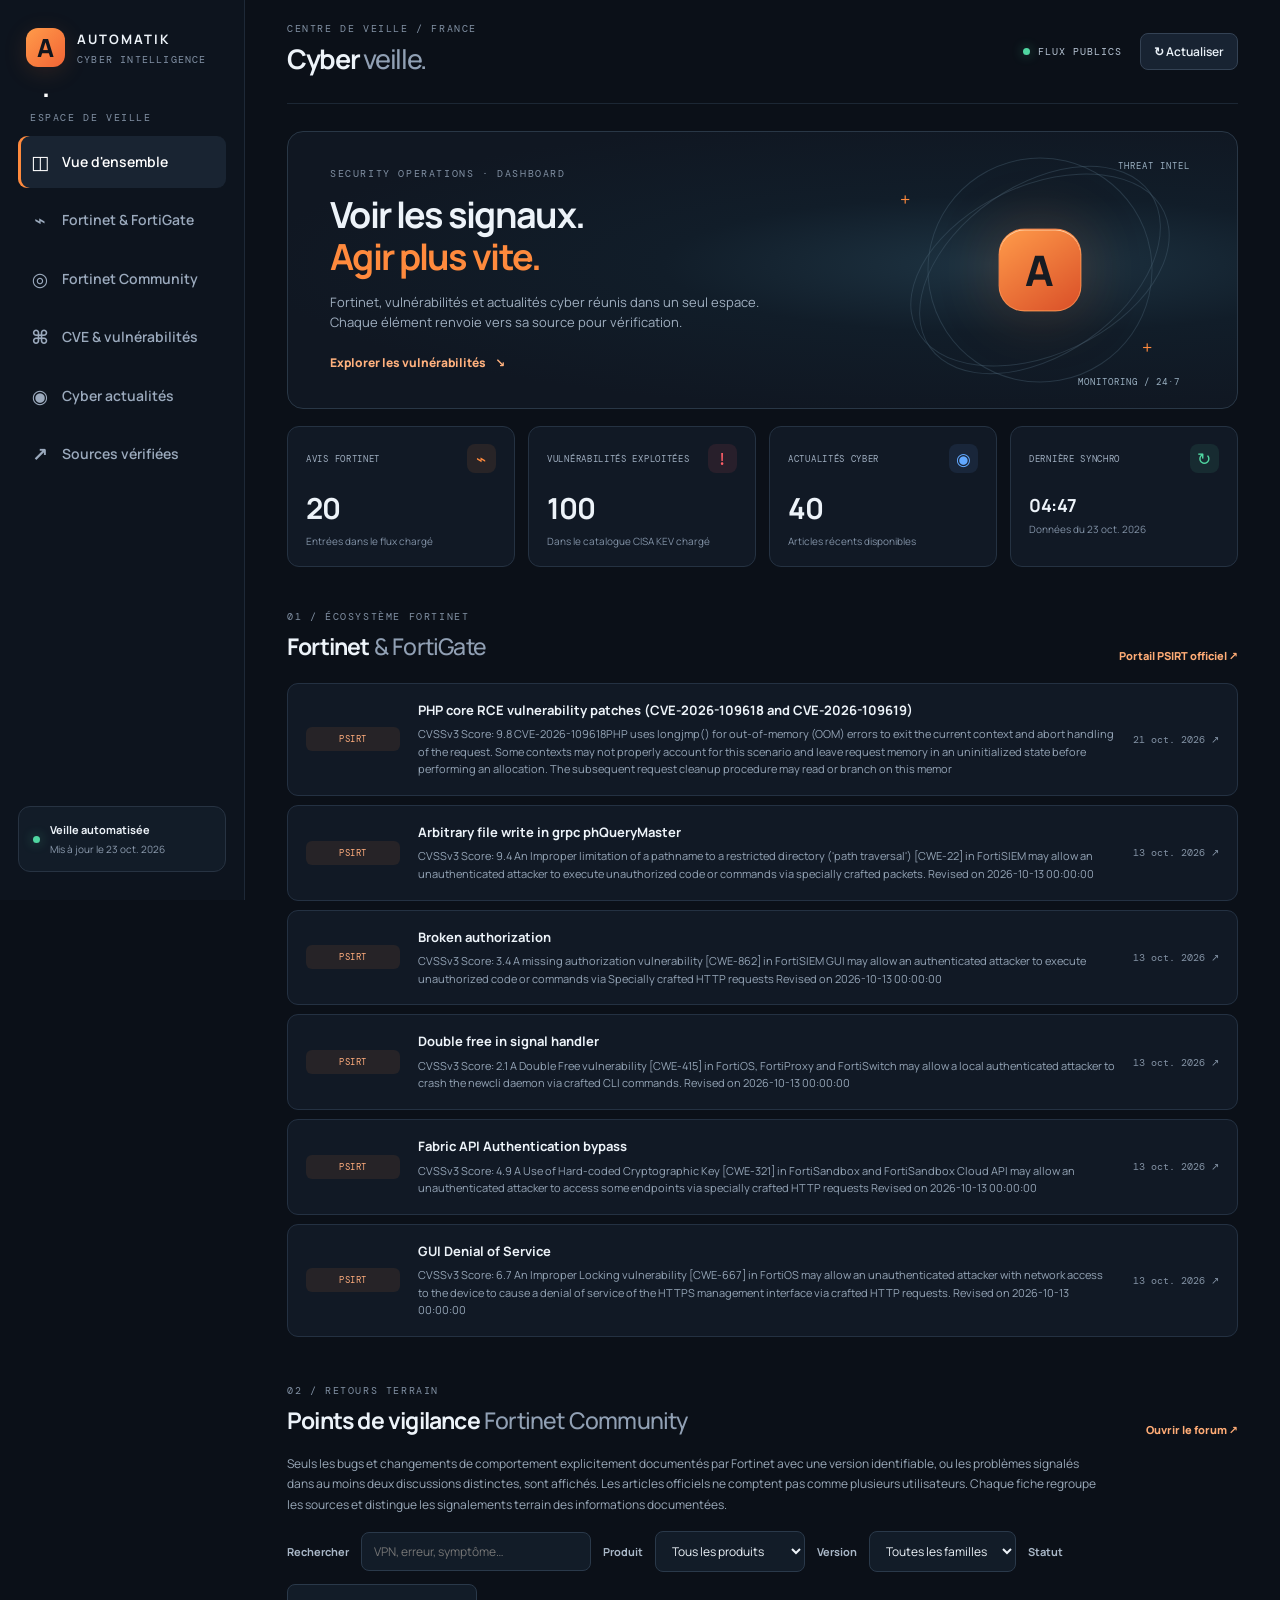
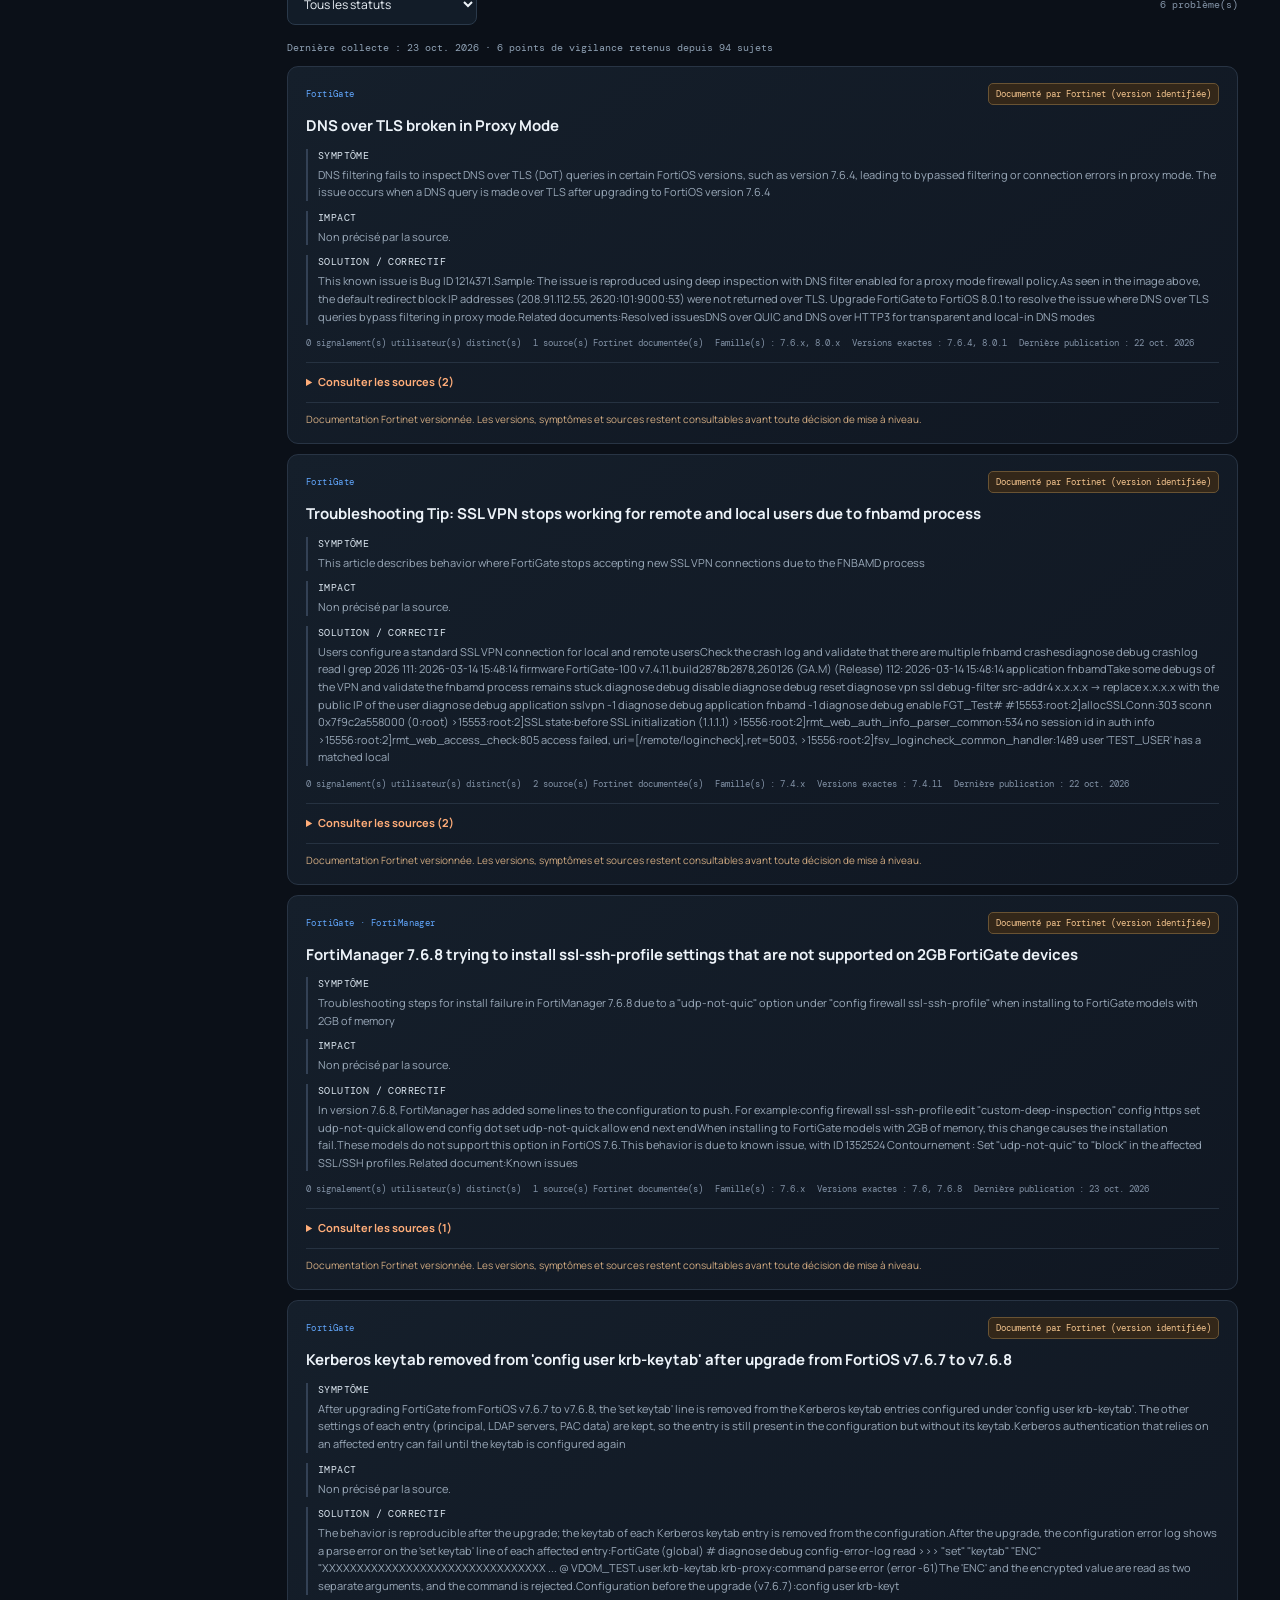
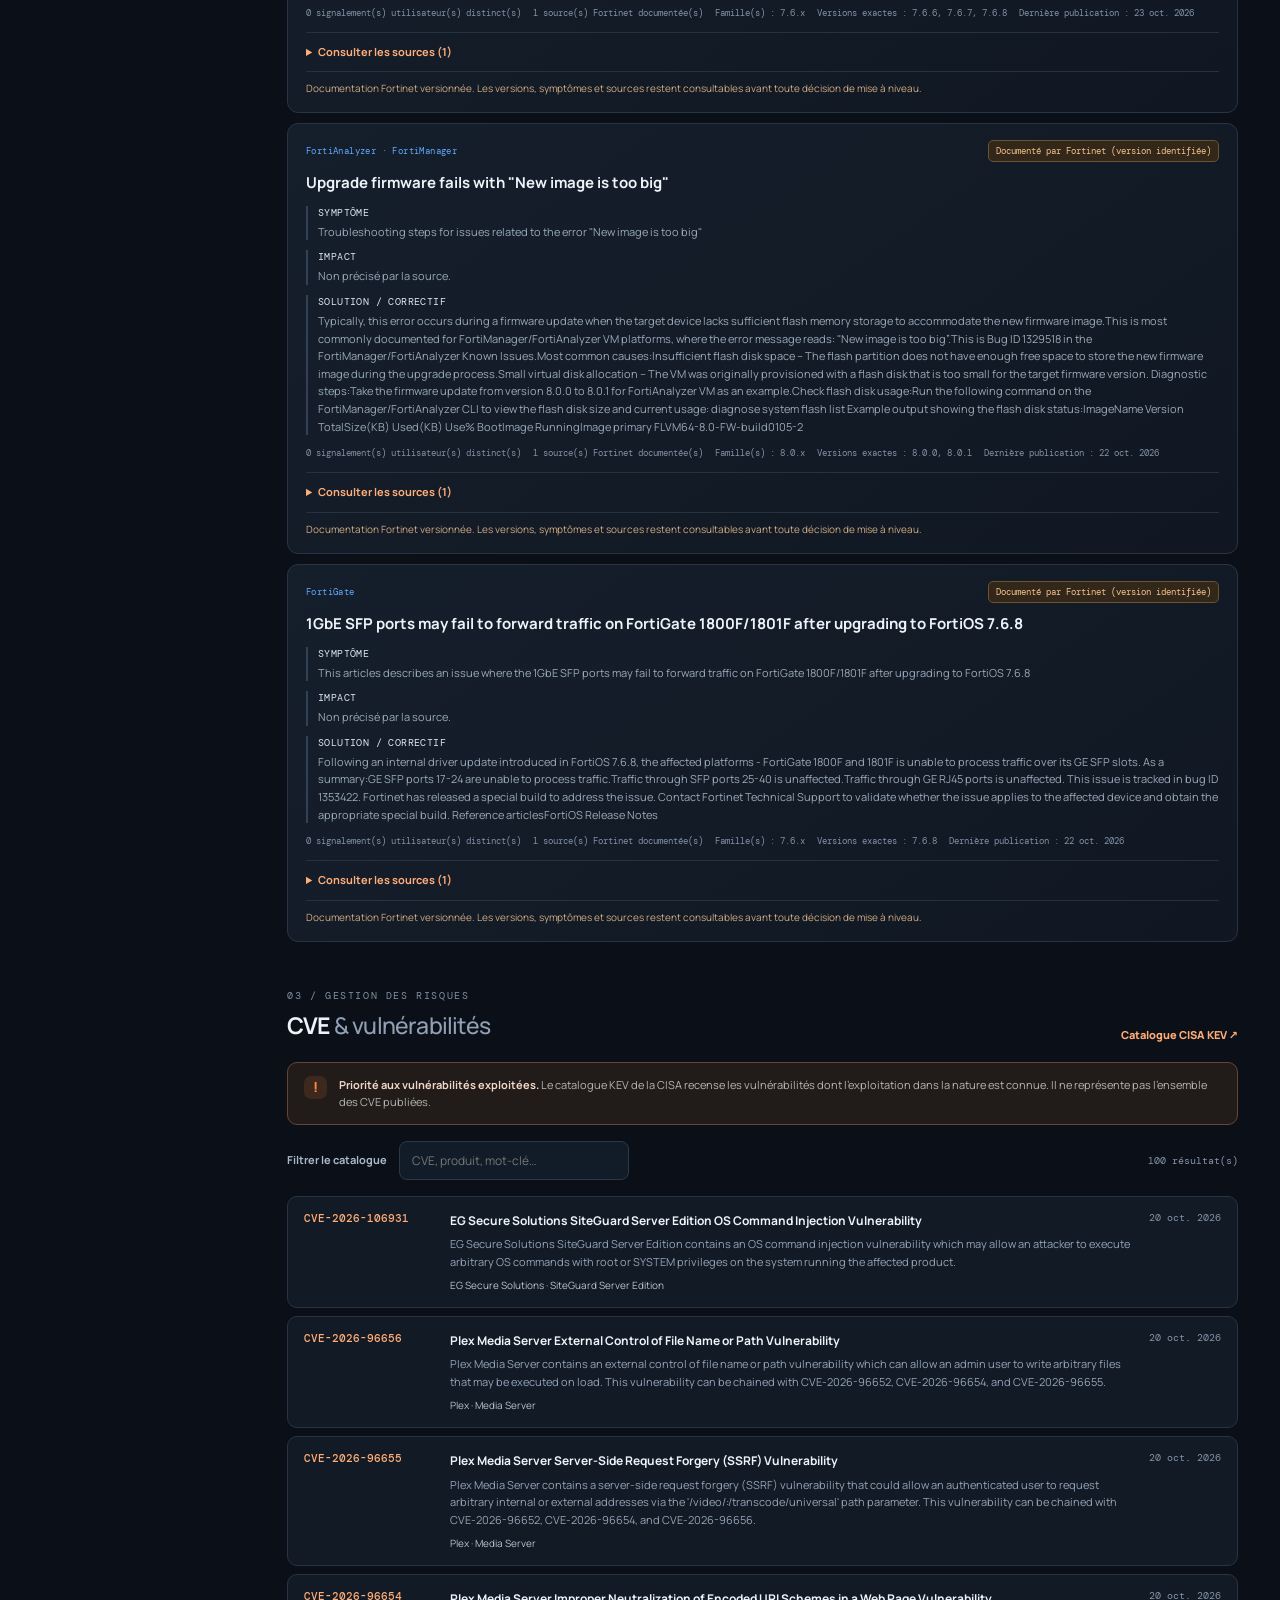
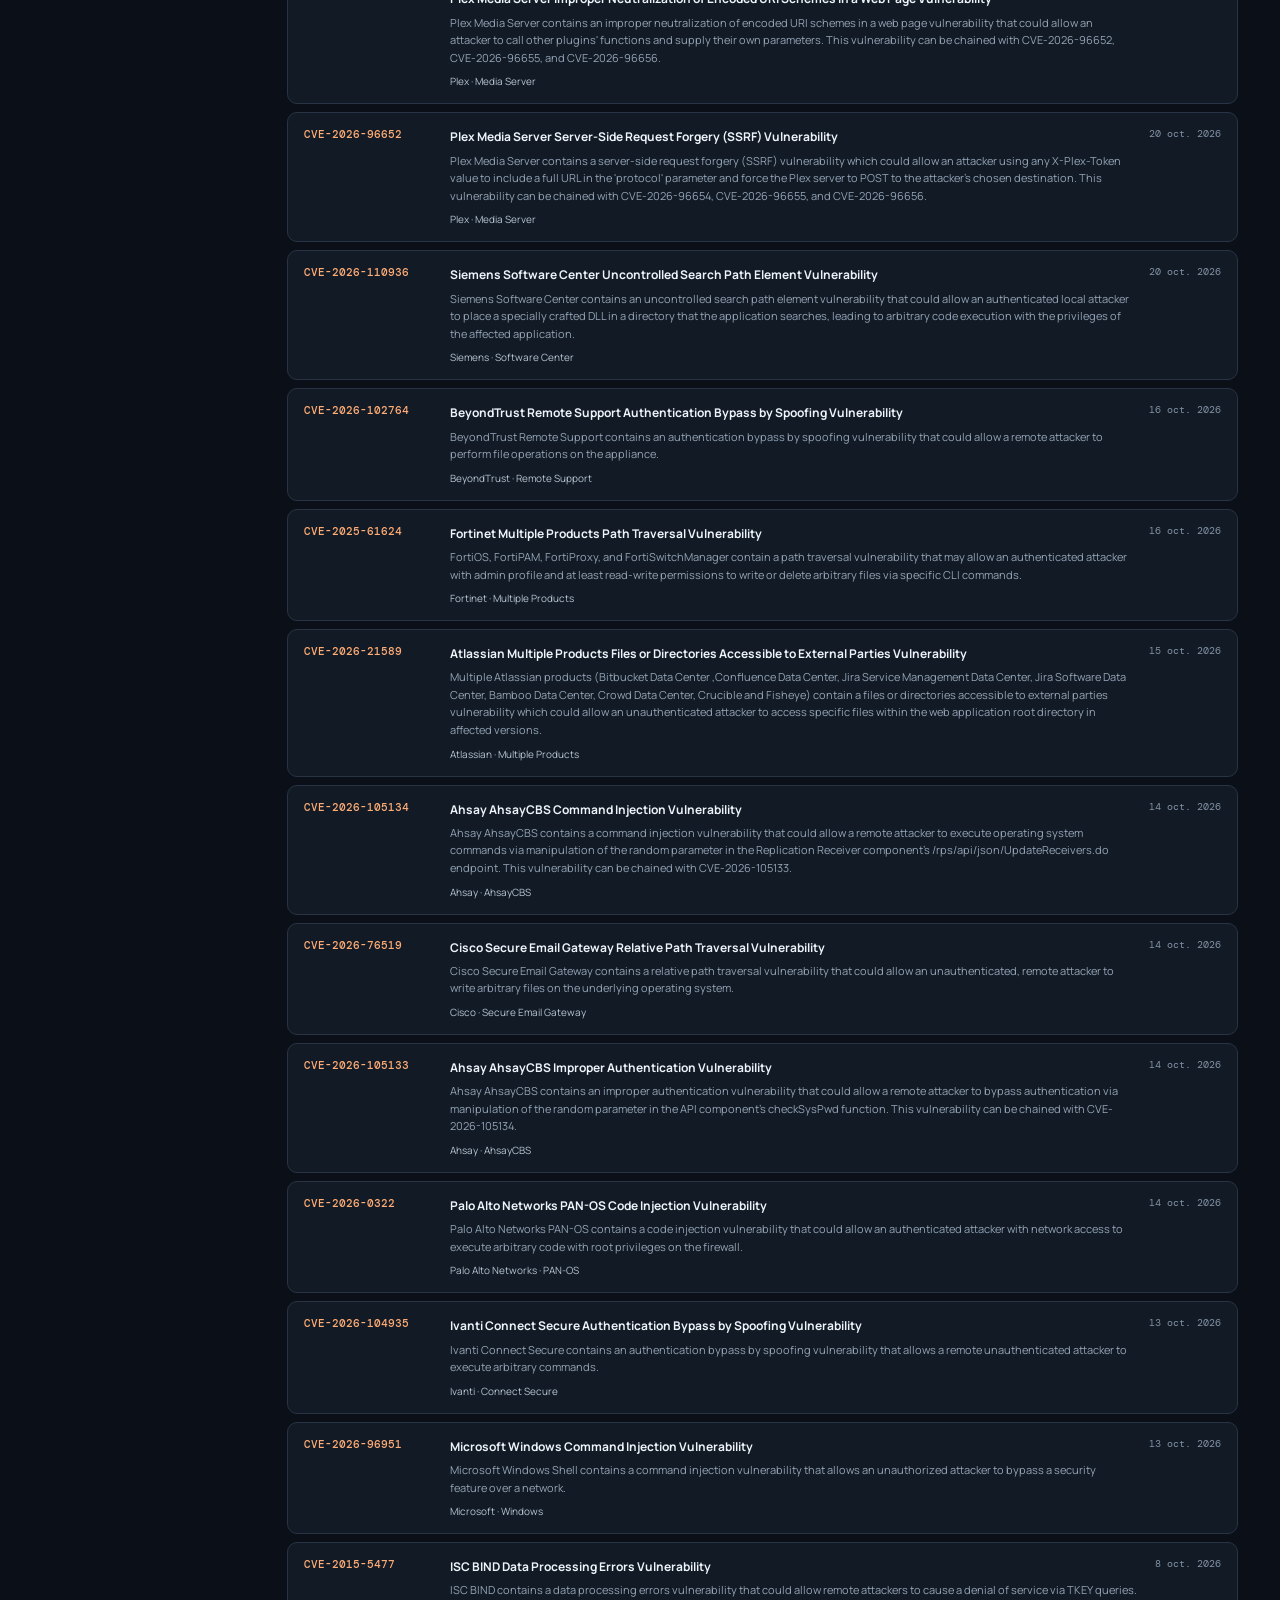
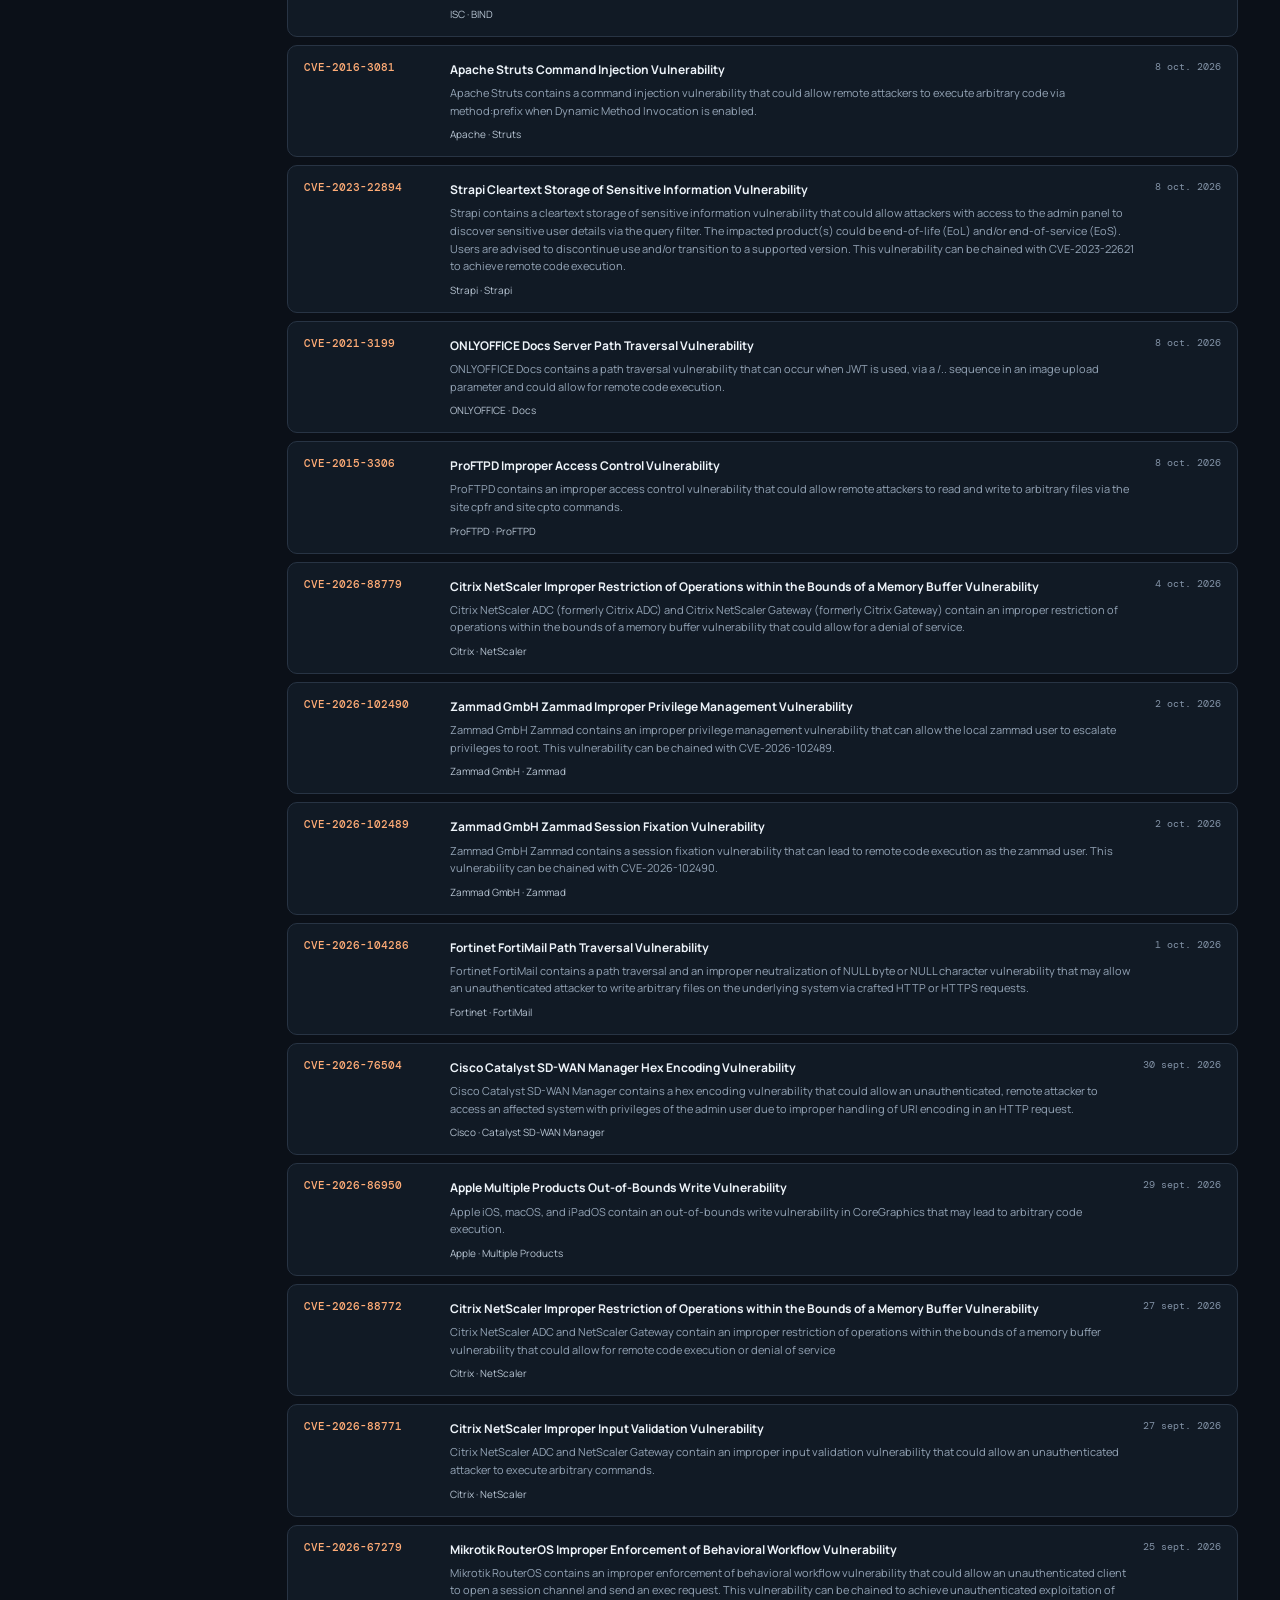
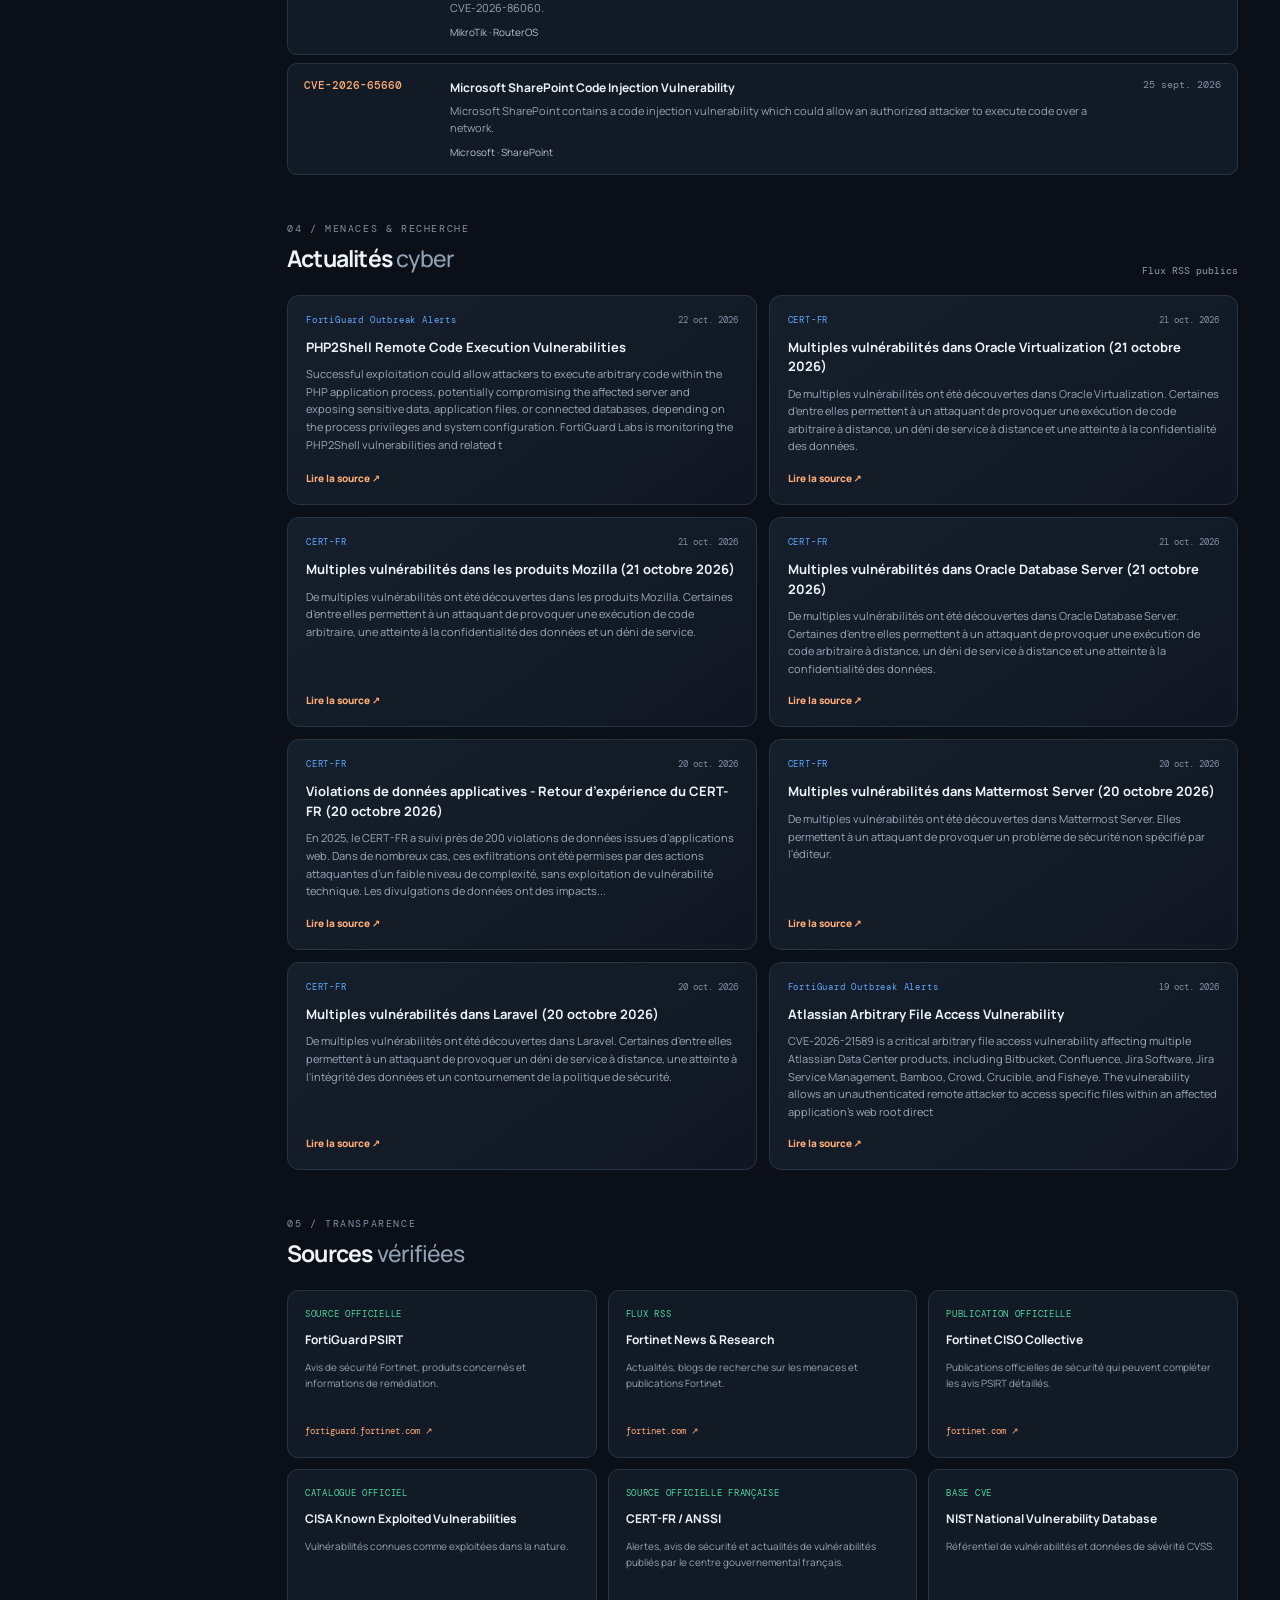
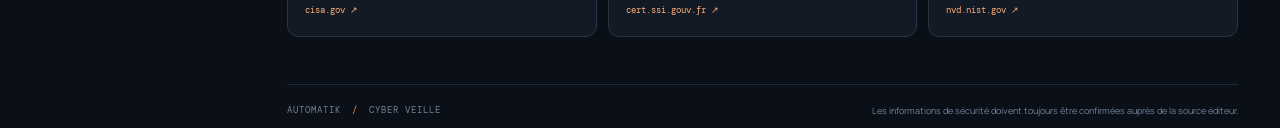
==== commit 300e054d: "feat: signaler les flux en erreur et référencer CISO Collective" ====
--- a/index.html
+++ b/index.html
@@ -48,6 +48,8 @@
         <article class="metric-card"><div class="metric-head"><span>DERNIÈRE SYNCHRO</span><span class="metric-icon green">↻</span></div><strong id="metric-updated" class="metric-date">—</strong><small id="metric-updated-detail">En attente du premier chargement</small></article>
       </section>
 
+      <div id="data-health" class="data-health" role="status" aria-live="polite" hidden></div>
+
       <section id="fortinet" class="content-section">
         <div class="section-heading"><div><div class="eyebrow">01 / ÉCOSYSTÈME FORTINET</div><h2>Fortinet <span>& FortiGate</span></h2></div><a href="https://fortiguard.fortinet.com/psirt" target="_blank" rel="noopener noreferrer" class="text-link">Portail PSIRT officiel ↗</a></div>
         <div id="fortinet-list" class="article-list"><div class="loading-card">Chargement des avis Fortinet…</div></div>
@@ -84,6 +86,7 @@
         <div class="source-grid">
           <a class="source-card" href="https://fortiguard.fortinet.com/psirt" target="_blank" rel="noopener noreferrer"><span class="source-type">SOURCE OFFICIELLE</span><strong>FortiGuard PSIRT</strong><p>Avis de sécurité Fortinet, produits concernés et informations de remédiation.</p><span class="source-url">fortiguard.fortinet.com ↗</span></a>
           <a class="source-card" href="https://www.fortinet.com/lat/rss-feeds" target="_blank" rel="noopener noreferrer"><span class="source-type">FLUX RSS</span><strong>Fortinet News & Research</strong><p>Actualités, blogs de recherche sur les menaces et publications Fortinet.</p><span class="source-url">fortinet.com ↗</span></a>
+          <a class="source-card" href="https://www.fortinet.com/blog/ciso-collective" target="_blank" rel="noopener noreferrer"><span class="source-type">PUBLICATION OFFICIELLE</span><strong>Fortinet CISO Collective</strong><p>Publications officielles de sécurité qui peuvent compléter les avis PSIRT détaillés.</p><span class="source-url">fortinet.com ↗</span></a>
           <a class="source-card" href="https://www.cisa.gov/known-exploited-vulnerabilities-catalog" target="_blank" rel="noopener noreferrer"><span class="source-type">CATALOGUE OFFICIEL</span><strong>CISA Known Exploited Vulnerabilities</strong><p>Vulnérabilités connues comme exploitées dans la nature.</p><span class="source-url">cisa.gov ↗</span></a>
           <a class="source-card" href="https://www.cert.ssi.gouv.fr/feed/" target="_blank" rel="noopener noreferrer"><span class="source-type">SOURCE OFFICIELLE FRANÇAISE</span><strong>CERT-FR / ANSSI</strong><p>Alertes, avis de sécurité et actualités de vulnérabilités publiés par le centre gouvernemental français.</p><span class="source-url">cert.ssi.gouv.fr ↗</span></a>
           <a class="source-card" href="https://nvd.nist.gov/" target="_blank" rel="noopener noreferrer"><span class="source-type">BASE CVE</span><strong>NIST National Vulnerability Database</strong><p>Référentiel de vulnérabilités et données de sévérité CVSS.</p><span class="source-url">nvd.nist.gov ↗</span></a>
--- a/styles.css
+++ b/styles.css
@@ -1,4 +1,4 @@
-:root{color-scheme:dark;--bg:#0b1018;--panel:#111925;--panel2:#151f2c;--line:#263344;--muted:#8d9caf;--text:#edf3f9;--orange:#ff8a3d;--red:#ff5e68;--blue:#62a8ff;--green:#50d6a1}*{box-sizing:border-box}html{scroll-behavior:smooth;scroll-padding-top:24px}body{margin:0;background:var(--bg);color:var(--text);font-family:Manrope,system-ui,sans-serif;font-size:14px;line-height:1.6}a{color:inherit;text-decoration:none}.app-shell{min-height:100vh}.sidebar{position:fixed;inset:0 auto 0 0;width:245px;background:#0d141e;border-right:1px solid #1e2937;padding:28px 18px;display:flex;flex-direction:column;z-index:5}.brand{display:flex;gap:12px;align-items:center;padding:0 8px 44px}.brand-mark{width:39px;height:39px;border-radius:12px;background:linear-gradient(135deg,#ff9b4a,#f26435);display:grid;place-items:center;font-size:25px;font-weight:800;color:#11151d;box-shadow:0 5px 24px #ff803322}.brand-mark span{color:white}.brand strong{display:block;font-size:13px;letter-spacing:2px}.brand small{display:block;color:#8291a5;font:10px 'DM Mono',monospace;letter-spacing:1.2px;margin-top:3px}.nav-label,.eyebrow{font:10px 'DM Mono',monospace;letter-spacing:1.6px;color:#8190a3}.nav-label{padding:0 12px 12px}.nav{display:grid;gap:6px}.nav-link{padding:11px 12px;border-radius:9px;color:#9baabd;font-weight:600;display:flex;gap:12px;align-items:center;transition:.2s}.nav-link span{font-size:19px;width:20px;text-align:center}.nav-link:hover,.nav-link.active{background:#192432;color:#fff}.nav-link.active{box-shadow:inset 3px 0 var(--orange)}.sidebar-bottom{margin-top:auto;border:1px solid #273342;background:#121c28;border-radius:12px;padding:14px;display:flex;align-items:center;gap:10px}.sidebar-bottom strong,.sidebar-bottom small{display:block}.sidebar-bottom strong{font-size:11px}.sidebar-bottom small{font-size:10px;color:var(--muted);margin-top:2px}.status-dot,.live-indicator i{width:7px;height:7px;border-radius:50%;background:var(--green);box-shadow:0 0 12px #50d6a177}.main-content{margin-left:245px;max-width:1600px;padding:0 42px}.topbar{height:104px;border-bottom:1px solid #1c2734;display:flex;justify-content:space-between;align-items:center}.topbar h1{font-size:27px;letter-spacing:-1.3px;margin:2px 0 0}.topbar h1 span,.section-heading h2 span{color:#91a0b4;font-weight:500}.topbar-right{display:flex;align-items:center;gap:18px}.live-indicator{display:flex;align-items:center;gap:8px;font:10px 'DM Mono',monospace;letter-spacing:1px;color:#b7c4d4}.live-indicator i{display:inline-block}.refresh-btn{border:1px solid #344254;background:#182332;color:#eaf1f8;border-radius:8px;padding:9px 13px;font:600 12px Manrope;cursor:pointer}.refresh-btn:hover{border-color:var(--orange)}.hero{margin-top:27px;min-height:270px;border:1px solid #293746;border-radius:16px;background:radial-gradient(ellipse at 76% 48%,#1e3443 0%,#111d29 34%,#101722 74%);position:relative;overflow:hidden;display:flex;align-items:center;padding:35px 42px}.hero-copy{position:relative;z-index:1;max-width:510px}.hero-copy h2{font-size:36px;line-height:1.16;letter-spacing:-1.7px;margin:14px 0}.hero-copy h2 span{color:var(--orange)}.hero-copy p{max-width:450px;color:#a0afc0;margin:0 0 18px;font-size:13px}.hero-link{font-size:12px;font-weight:800;color:#ffb17e}.hero-link span{margin-left:7px}.hero-graphic{position:absolute;right:5%;top:50%;width:300px;height:250px;transform:translateY(-50%)}.orbit{position:absolute;border:1px solid #49617466;border-radius:50%;left:50%;top:50%;transform:translate(-50%,-50%) rotate(-25deg)}.orbit-one{width:275px;height:170px}.orbit-two{width:225px;height:225px;transform:translate(-50%,-50%) rotate(35deg)}.orbit-three{width:170px;height:270px;transform:translate(-50%,-50%) rotate(55deg)}.core{position:absolute;left:50%;top:50%;transform:translate(-50%,-50%);width:83px;height:83px;border-radius:26px;border:1px solid #ff9a5b99;background:linear-gradient(145deg,#ff9b4a,#d94f28);display:grid;place-items:center;box-shadow:0 0 65px #ff762a33,inset 0 1px #ffd0a4}.core span{font-size:42px;font-weight:800;color:#171b22}.graphic-tag{position:absolute;font:9px 'DM Mono',monospace;letter-spacing:1px;color:#9bb1c2}.tag-top{top:15px;right:0}.tag-bottom{bottom:7px;right:10px}.graphic-cross{position:absolute;color:var(--orange);font-size:18px}.cross-a{left:10px;top:40px}.cross-b{right:38px;bottom:33px}.metrics{display:grid;grid-template-columns:repeat(4,minmax(0,1fr));gap:13px;margin:17px 0 43px}.metric-card{background:var(--panel);border:1px solid #253242;border-radius:12px;padding:17px 18px;min-width:0}.metric-head{display:flex;align-items:center;justify-content:space-between;color:#a0afc1;font:9px 'DM Mono',monospace;letter-spacing:.7px;gap:8px}.metric-icon{width:29px;height:29px;border-radius:8px;display:grid;place-items:center;font-size:17px}.orange{color:var(--orange);background:#ff8a3d19}.red{color:var(--red);background:#ff5e6819}.blue{color:var(--blue);background:#62a8ff19}.green{color:var(--green);background:#50d6a119}.metric-card>strong{display:block;font-size:29px;letter-spacing:-1px;margin-top:12px}.metric-card>small{color:#8292a6;font-size:10px;display:block;margin-top:1px}.metric-date{font-size:18px!important;letter-spacing:-.5px!important;margin-top:18px!important}.content-section{margin:0 0 47px}.section-heading{display:flex;align-items:flex-end;justify-content:space-between;gap:16px;margin-bottom:18px}.section-heading h2{font-size:23px;letter-spacing:-.8px;margin:5px 0 0}.text-link{font-size:11px;font-weight:800;color:#ffac76}.section-meta{font:10px 'DM Mono',monospace;color:var(--muted)}.article-list{display:grid;gap:9px}.article-card{display:grid;grid-template-columns:94px 1fr auto;gap:18px;align-items:center;border:1px solid #243142;background:var(--panel);padding:17px 18px;border-radius:11px;transition:border-color .2s}.article-card:hover,.source-card:hover{border-color:#566b80}.article-badge{display:inline-flex;justify-content:center;align-items:center;border-radius:6px;padding:6px 8px;background:#ff8a3d16;color:#ffad7d;font:9px 'DM Mono',monospace;letter-spacing:.5px;text-align:center}.article-copy h3{font-size:13px;line-height:1.5;margin:0 0 5px}.article-copy p{font-size:11px;color:#95a5b7;margin:0}.article-meta{color:#8392a4;font:10px 'DM Mono',monospace;white-space:nowrap}.notice{display:flex;align-items:flex-start;gap:12px;padding:13px 16px;border:1px solid #67462f;background:#211b19;border-radius:10px;margin-bottom:15px}.notice-icon{flex:0 0 23px;height:23px;display:grid;place-items:center;background:#ff8a3d20;color:var(--orange);border-radius:7px;font-weight:800}.notice p{margin:0;color:#b7b7b4;font-size:11px}.notice strong{color:#f0d7c7}.filter-row{display:flex;align-items:center;gap:12px;margin:16px 0}.filter-row label{font-size:11px;color:#aab8c8;font-weight:700}.filter-row input{background:#121c28;border:1px solid #2a394a;border-radius:8px;color:#edf3f9;padding:10px 12px;min-width:230px;font:12px Manrope;outline:none}.filter-row input:focus{border-color:var(--orange)}.result-count{margin-left:auto;color:#8494a7;font:10px 'DM Mono',monospace}.cve-list{display:grid;gap:8px}.cve-card{border:1px solid #283444;background:#111a25;border-radius:10px;padding:14px 16px;display:grid;grid-template-columns:130px 1fr auto;gap:16px;align-items:start}.cve-id{font:11px 'DM Mono',monospace;color:#ffac76;font-weight:500}.cve-card h3{font-size:12px;margin:0 0 5px}.cve-card p{font-size:11px;color:#94a4b6;margin:0}.cve-product{font-size:10px;color:#b7c4d2;margin-top:7px}.cve-date{font:10px 'DM Mono',monospace;color:#8292a6;white-space:nowrap}.news-grid{display:grid;grid-template-columns:repeat(2,minmax(0,1fr));gap:12px}.news-card{min-height:170px;display:flex;flex-direction:column;border:1px solid #283444;background:linear-gradient(145deg,#151f2b,#101722);border-radius:12px;padding:18px}.news-top{display:flex;justify-content:space-between;gap:8px;margin-bottom:12px}.news-category{font:9px 'DM Mono',monospace;color:var(--blue);letter-spacing:.8px}.news-date{font:9px 'DM Mono',monospace;color:#8191a5}.news-card h3{font-size:13px;line-height:1.5;margin:0 0 8px}.news-card p{font-size:11px;color:#9aa9b9;margin:0 0 15px}.news-card .read-link{margin-top:auto;color:#ffad79;font-size:10px;font-weight:800}.source-grid{display:grid;grid-template-columns:repeat(4,minmax(0,1fr));gap:11px}.source-card{border:1px solid #283444;background:#111a25;border-radius:11px;padding:17px;transition:border-color .2s}.source-type{display:block;color:var(--green);font:9px 'DM Mono',monospace;letter-spacing:.7px;margin-bottom:12px}.source-card strong{display:block;font-size:12px;line-height:1.4}.source-card p{font-size:10px;line-height:1.6;color:#94a4b6;min-height:49px}.source-url{font:9px 'DM Mono',monospace;color:#ffac76}footer{border-top:1px solid #202b38;padding:19px 0 27px;display:flex;justify-content:space-between;gap:15px;color:#718196;font-size:9px}footer>span:first-child{font:9px 'DM Mono',monospace;letter-spacing:1px}.footer-separator{color:var(--orange);padding:0 5px}.loading-card,.empty-card,.error-card{border:1px dashed #344255;border-radius:10px;padding:20px;color:#96a6b8;font-size:12px}.error-card{color:#ff9c9c;border-color:#6d3c43}.empty-card{color:#a0b0c0}@media(max-width:1150px){.sidebar{width:205px}.main-content{margin-left:205px;padding:0 25px}.metrics{grid-template-columns:repeat(2,minmax(0,1fr))}.source-grid{grid-template-columns:repeat(2,minmax(0,1fr))}.hero-graphic{right:-2%;opacity:.75}}@media(max-width:760px){.sidebar{position:static;width:auto;height:auto;padding:15px 16px;border-right:0;border-bottom:1px solid #1e2937}.brand{padding:0 3px 13px}.nav-label,.sidebar-bottom{display:none}.nav{display:flex;overflow-x:auto;gap:4px}.nav-link{white-space:nowrap;font-size:11px;padding:8px}.nav-link span{display:none}.main-content{margin-left:0;padding:0 16px}.topbar{height:83px}.topbar h1{font-size:23px}.topbar-right{gap:8px}.live-indicator{display:none}.refresh-btn{padding:8px}.hero{padding:25px 22px;min-height:260px}.hero-copy{max-width:100%}.hero-copy h2{font-size:31px}.hero-copy p{max-width:350px}.hero-graphic{right:-110px;opacity:.24}.metrics{gap:9px;margin-bottom:34px}.metric-card{padding:13px}.metric-head{font-size:8px}.metric-card>strong{font-size:24px}.metric-card>small{font-size:9px}.section-heading{align-items:flex-start;flex-direction:column;gap:8px}.section-heading h2{font-size:21px}.article-card{grid-template-columns:1fr auto;gap:8px;padding:14px}.article-badge{justify-self:start}.article-copy{grid-column:1/-1;grid-row:2}.article-meta{grid-column:2;grid-row:1}.cve-card{grid-template-columns:1fr auto;gap:8px}.cve-card>div:nth-child(2){grid-column:1/-1;grid-row:2}.cve-date{grid-column:2;grid-row:1}.news-grid,.source-grid{grid-template-columns:1fr}.filter-row{flex-wrap:wrap}.filter-row input{min-width:0;flex:1}footer{flex-direction:column}.source-card p{min-height:0}}
+:root{color-scheme:dark;--bg:#0b1018;--panel:#111925;--panel2:#151f2c;--line:#263344;--muted:#8d9caf;--text:#edf3f9;--orange:#ff8a3d;--red:#ff5e68;--blue:#62a8ff;--green:#50d6a1}*{box-sizing:border-box}html{scroll-behavior:smooth;scroll-padding-top:24px}body{margin:0;background:var(--bg);color:var(--text);font-family:Manrope,system-ui,sans-serif;font-size:14px;line-height:1.6}a{color:inherit;text-decoration:none}.app-shell{min-height:100vh}.sidebar{position:fixed;inset:0 auto 0 0;width:245px;background:#0d141e;border-right:1px solid #1e2937;padding:28px 18px;display:flex;flex-direction:column;z-index:5}.brand{display:flex;gap:12px;align-items:center;padding:0 8px 44px}.brand-mark{width:39px;height:39px;border-radius:12px;background:linear-gradient(135deg,#ff9b4a,#f26435);display:grid;place-items:center;font-size:25px;font-weight:800;color:#11151d;box-shadow:0 5px 24px #ff803322}.brand-mark span{color:white}.brand strong{display:block;font-size:13px;letter-spacing:2px}.brand small{display:block;color:#8291a5;font:10px 'DM Mono',monospace;letter-spacing:1.2px;margin-top:3px}.nav-label,.eyebrow{font:10px 'DM Mono',monospace;letter-spacing:1.6px;color:#8190a3}.nav-label{padding:0 12px 12px}.nav{display:grid;gap:6px}.nav-link{padding:11px 12px;border-radius:9px;color:#9baabd;font-weight:600;display:flex;gap:12px;align-items:center;transition:.2s}.nav-link span{font-size:19px;width:20px;text-align:center}.nav-link:hover,.nav-link.active{background:#192432;color:#fff}.nav-link.active{box-shadow:inset 3px 0 var(--orange)}.sidebar-bottom{margin-top:auto;border:1px solid #273342;background:#121c28;border-radius:12px;padding:14px;display:flex;align-items:center;gap:10px}.sidebar-bottom strong,.sidebar-bottom small{display:block}.sidebar-bottom strong{font-size:11px}.sidebar-bottom small{font-size:10px;color:var(--muted);margin-top:2px}.status-dot,.live-indicator i{width:7px;height:7px;border-radius:50%;background:var(--green);box-shadow:0 0 12px #50d6a177}.main-content{margin-left:245px;max-width:1600px;padding:0 42px}.topbar{height:104px;border-bottom:1px solid #1c2734;display:flex;justify-content:space-between;align-items:center}.topbar h1{font-size:27px;letter-spacing:-1.3px;margin:2px 0 0}.topbar h1 span,.section-heading h2 span{color:#91a0b4;font-weight:500}.topbar-right{display:flex;align-items:center;gap:18px}.live-indicator{display:flex;align-items:center;gap:8px;font:10px 'DM Mono',monospace;letter-spacing:1px;color:#b7c4d4}.live-indicator i{display:inline-block}.refresh-btn{border:1px solid #344254;background:#182332;color:#eaf1f8;border-radius:8px;padding:9px 13px;font:600 12px Manrope;cursor:pointer}.refresh-btn:hover{border-color:var(--orange)}.hero{margin-top:27px;min-height:270px;border:1px solid #293746;border-radius:16px;background:radial-gradient(ellipse at 76% 48%,#1e3443 0%,#111d29 34%,#101722 74%);position:relative;overflow:hidden;display:flex;align-items:center;padding:35px 42px}.hero-copy{position:relative;z-index:1;max-width:510px}.hero-copy h2{font-size:36px;line-height:1.16;letter-spacing:-1.7px;margin:14px 0}.hero-copy h2 span{color:var(--orange)}.hero-copy p{max-width:450px;color:#a0afc0;margin:0 0 18px;font-size:13px}.hero-link{font-size:12px;font-weight:800;color:#ffb17e}.hero-link span{margin-left:7px}.hero-graphic{position:absolute;right:5%;top:50%;width:300px;height:250px;transform:translateY(-50%)}.orbit{position:absolute;border:1px solid #49617466;border-radius:50%;left:50%;top:50%;transform:translate(-50%,-50%) rotate(-25deg)}.orbit-one{width:275px;height:170px}.orbit-two{width:225px;height:225px;transform:translate(-50%,-50%) rotate(35deg)}.orbit-three{width:170px;height:270px;transform:translate(-50%,-50%) rotate(55deg)}.core{position:absolute;left:50%;top:50%;transform:translate(-50%,-50%);width:83px;height:83px;border-radius:26px;border:1px solid #ff9a5b99;background:linear-gradient(145deg,#ff9b4a,#d94f28);display:grid;place-items:center;box-shadow:0 0 65px #ff762a33,inset 0 1px #ffd0a4}.core span{font-size:42px;font-weight:800;color:#171b22}.graphic-tag{position:absolute;font:9px 'DM Mono',monospace;letter-spacing:1px;color:#9bb1c2}.tag-top{top:15px;right:0}.tag-bottom{bottom:7px;right:10px}.graphic-cross{position:absolute;color:var(--orange);font-size:18px}.cross-a{left:10px;top:40px}.cross-b{right:38px;bottom:33px}.metrics{display:grid;grid-template-columns:repeat(4,minmax(0,1fr));gap:13px;margin:17px 0 43px}.metric-card{background:var(--panel);border:1px solid #253242;border-radius:12px;padding:17px 18px;min-width:0}.metric-head{display:flex;align-items:center;justify-content:space-between;color:#a0afc1;font:9px 'DM Mono',monospace;letter-spacing:.7px;gap:8px}.metric-icon{width:29px;height:29px;border-radius:8px;display:grid;place-items:center;font-size:17px}.orange{color:var(--orange);background:#ff8a3d19}.red{color:var(--red);background:#ff5e6819}.blue{color:var(--blue);background:#62a8ff19}.green{color:var(--green);background:#50d6a119}.metric-card>strong{display:block;font-size:29px;letter-spacing:-1px;margin-top:12px}.metric-card>small{color:#8292a6;font-size:10px;display:block;margin-top:1px}.metric-date{font-size:18px!important;letter-spacing:-.5px!important;margin-top:18px!important}.content-section{margin:0 0 47px}.section-heading{display:flex;align-items:flex-end;justify-content:space-between;gap:16px;margin-bottom:18px}.section-heading h2{font-size:23px;letter-spacing:-.8px;margin:5px 0 0}.text-link{font-size:11px;font-weight:800;color:#ffac76}.section-meta{font:10px 'DM Mono',monospace;color:var(--muted)}.article-list{display:grid;gap:9px}.article-card{display:grid;grid-template-columns:94px 1fr auto;gap:18px;align-items:center;border:1px solid #243142;background:var(--panel);padding:17px 18px;border-radius:11px;transition:border-color .2s}.article-card:hover,.source-card:hover{border-color:#566b80}.article-badge{display:inline-flex;justify-content:center;align-items:center;border-radius:6px;padding:6px 8px;background:#ff8a3d16;color:#ffad7d;font:9px 'DM Mono',monospace;letter-spacing:.5px;text-align:center}.article-copy h3{font-size:13px;line-height:1.5;margin:0 0 5px}.article-copy p{font-size:11px;color:#95a5b7;margin:0}.article-meta{color:#8392a4;font:10px 'DM Mono',monospace;white-space:nowrap}.notice{display:flex;align-items:flex-start;gap:12px;padding:13px 16px;border:1px solid #67462f;background:#211b19;border-radius:10px;margin-bottom:15px}.notice-icon{flex:0 0 23px;height:23px;display:grid;place-items:center;background:#ff8a3d20;color:var(--orange);border-radius:7px;font-weight:800}.notice p{margin:0;color:#b7b7b4;font-size:11px}.notice strong{color:#f0d7c7}.filter-row{display:flex;align-items:center;gap:12px;margin:16px 0}.filter-row label{font-size:11px;color:#aab8c8;font-weight:700}.filter-row input{background:#121c28;border:1px solid #2a394a;border-radius:8px;color:#edf3f9;padding:10px 12px;min-width:230px;font:12px Manrope;outline:none}.filter-row input:focus{border-color:var(--orange)}.result-count{margin-left:auto;color:#8494a7;font:10px 'DM Mono',monospace}.cve-list{display:grid;gap:8px}.cve-card{border:1px solid #283444;background:#111a25;border-radius:10px;padding:14px 16px;display:grid;grid-template-columns:130px 1fr auto;gap:16px;align-items:start}.cve-id{font:11px 'DM Mono',monospace;color:#ffac76;font-weight:500}.cve-card h3{font-size:12px;margin:0 0 5px}.cve-card p{font-size:11px;color:#94a4b6;margin:0}.cve-product{font-size:10px;color:#b7c4d2;margin-top:7px}.cve-date{font:10px 'DM Mono',monospace;color:#8292a6;white-space:nowrap}.news-grid{display:grid;grid-template-columns:repeat(2,minmax(0,1fr));gap:12px}.news-card{min-height:170px;display:flex;flex-direction:column;border:1px solid #283444;background:linear-gradient(145deg,#151f2b,#101722);border-radius:12px;padding:18px}.news-top{display:flex;justify-content:space-between;gap:8px;margin-bottom:12px}.news-category{font:9px 'DM Mono',monospace;color:var(--blue);letter-spacing:.8px}.news-date{font:9px 'DM Mono',monospace;color:#8191a5}.news-card h3{font-size:13px;line-height:1.5;margin:0 0 8px}.news-card p{font-size:11px;color:#9aa9b9;margin:0 0 15px}.news-card .read-link{margin-top:auto;color:#ffad79;font-size:10px;font-weight:800}.source-grid{display:grid;grid-template-columns:repeat(3,minmax(0,1fr));gap:11px}.source-card{border:1px solid #283444;background:#111a25;border-radius:11px;padding:17px;transition:border-color .2s}.source-type{display:block;color:var(--green);font:9px 'DM Mono',monospace;letter-spacing:.7px;margin-bottom:12px}.source-card strong{display:block;font-size:12px;line-height:1.4}.source-card p{font-size:10px;line-height:1.6;color:#94a4b6;min-height:49px}.source-url{font:9px 'DM Mono',monospace;color:#ffac76}footer{border-top:1px solid #202b38;padding:19px 0 27px;display:flex;justify-content:space-between;gap:15px;color:#718196;font-size:9px}footer>span:first-child{font:9px 'DM Mono',monospace;letter-spacing:1px}.footer-separator{color:var(--orange);padding:0 5px}.loading-card,.empty-card,.error-card{border:1px dashed #344255;border-radius:10px;padding:20px;color:#96a6b8;font-size:12px}.error-card{color:#ff9c9c;border-color:#6d3c43}.empty-card{color:#a0b0c0}@media(max-width:1150px){.sidebar{width:205px}.main-content{margin-left:205px;padding:0 25px}.metrics{grid-template-columns:repeat(2,minmax(0,1fr))}.source-grid{grid-template-columns:repeat(2,minmax(0,1fr))}.hero-graphic{right:-2%;opacity:.75}}@media(max-width:760px){.sidebar{position:static;width:auto;height:auto;padding:15px 16px;border-right:0;border-bottom:1px solid #1e2937}.brand{padding:0 3px 13px}.nav-label,.sidebar-bottom{display:none}.nav{display:flex;overflow-x:auto;gap:4px}.nav-link{white-space:nowrap;font-size:11px;padding:8px}.nav-link span{display:none}.main-content{margin-left:0;padding:0 16px}.topbar{height:83px}.topbar h1{font-size:23px}.topbar-right{gap:8px}.live-indicator{display:none}.refresh-btn{padding:8px}.hero{padding:25px 22px;min-height:260px}.hero-copy{max-width:100%}.hero-copy h2{font-size:31px}.hero-copy p{max-width:350px}.hero-graphic{right:-110px;opacity:.24}.metrics{gap:9px;margin-bottom:34px}.metric-card{padding:13px}.metric-head{font-size:8px}.metric-card>strong{font-size:24px}.metric-card>small{font-size:9px}.section-heading{align-items:flex-start;flex-direction:column;gap:8px}.section-heading h2{font-size:21px}.article-card{grid-template-columns:1fr auto;gap:8px;padding:14px}.article-badge{justify-self:start}.article-copy{grid-column:1/-1;grid-row:2}.article-meta{grid-column:2;grid-row:1}.cve-card{grid-template-columns:1fr auto;gap:8px}.cve-card>div:nth-child(2){grid-column:1/-1;grid-row:2}.cve-date{grid-column:2;grid-row:1}.news-grid,.source-grid{grid-template-columns:1fr}.filter-row{flex-wrap:wrap}.filter-row input{min-width:0;flex:1}footer{flex-direction:column}.source-card p{min-height:0}}
 
 /* Fortinet Community */
 .section-intro{color:#9aa9b9;font-size:12px;line-height:1.7;max-width:820px;margin:-3px 0 12px}
@@ -34,3 +34,8 @@
 .incident-detail{border-left:2px solid #334155;padding-left:10px;min-width:0}
 .incident-detail strong{display:block;color:#dbe6f0;font:10px 'DM Mono',monospace;margin-bottom:4px;text-transform:uppercase;letter-spacing:.4px}
 .incident-detail p{margin:0;font-size:11px;line-height:1.6;color:#9aa9b9;overflow-wrap:anywhere}
+
+
+/* État des flux de veille */
+.data-health{margin:-25px 0 28px;border:1px solid #73542f;background:#211c16;color:#f3c38c;border-radius:9px;padding:12px 14px;font-size:11px;line-height:1.6;overflow-wrap:anywhere}
+.data-health[hidden]{display:none}
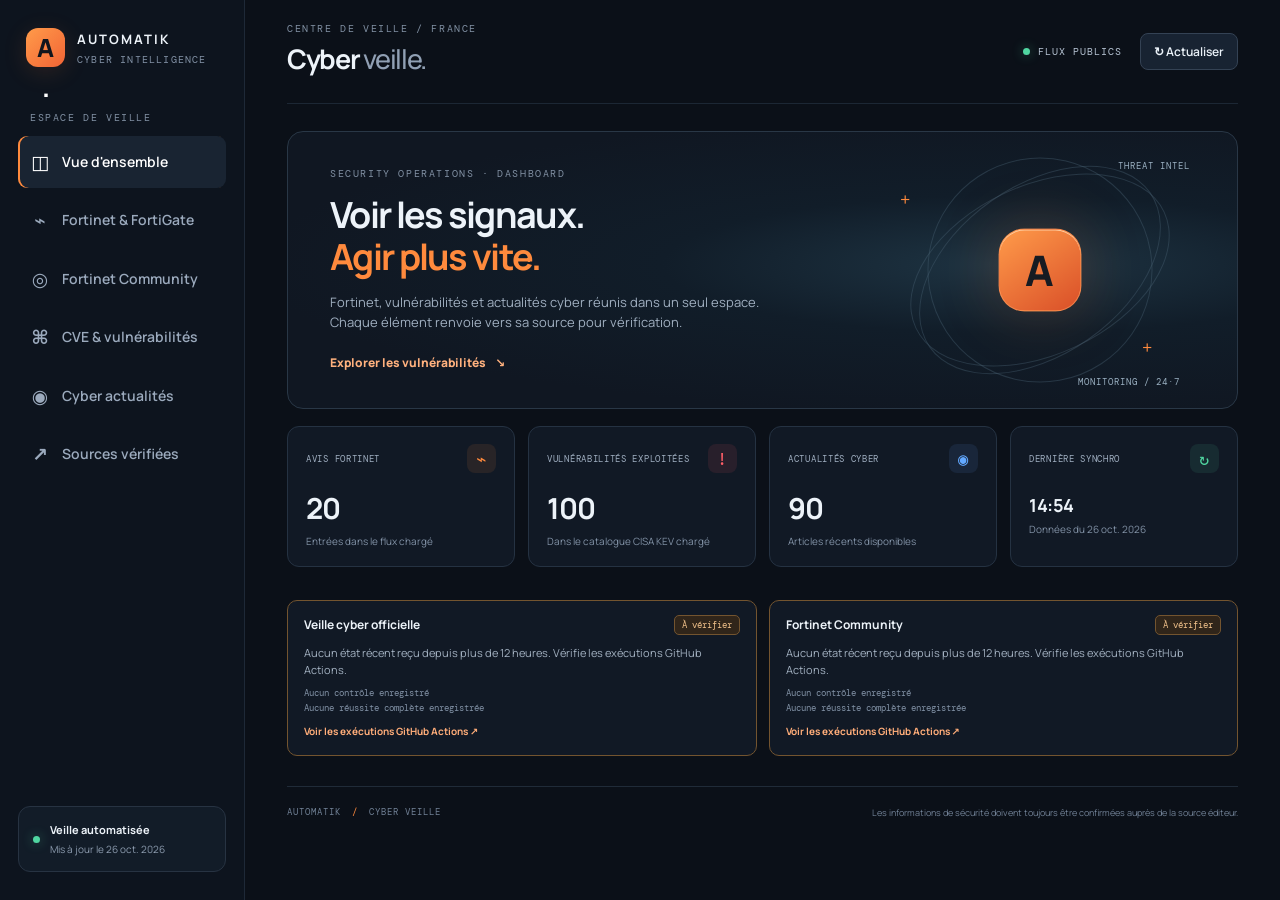
==== commit 2650377d: "feat: afficher l’état des collectes sur le site" ====
--- a/index.html
+++ b/index.html
@@ -49,6 +49,7 @@
       </section>
 
       <div id="data-health" class="data-health" role="status" aria-live="polite" hidden></div>
+      <section id="workflow-health" class="workflow-health" aria-label="État des collectes automatiques"><div class="loading-card">Chargement de l’état des collectes automatiques…</div></section>
 
       <section id="fortinet" class="content-section">
         <div class="section-heading"><div><div class="eyebrow">01 / ÉCOSYSTÈME FORTINET</div><h2>Fortinet <span>& FortiGate</span></h2></div><a href="https://fortiguard.fortinet.com/psirt" target="_blank" rel="noopener noreferrer" class="text-link">Portail PSIRT officiel ↗</a></div>
--- a/styles.css
+++ b/styles.css
@@ -34,8 +34,76 @@
 .incident-detail{border-left:2px solid #334155;padding-left:10px;min-width:0}
 .incident-detail strong{display:block;color:#dbe6f0;font:10px 'DM Mono',monospace;margin-bottom:4px;text-transform:uppercase;letter-spacing:.4px}
 .incident-detail p{margin:0;font-size:11px;line-height:1.6;color:#9aa9b9;overflow-wrap:anywhere}
+.incident-ai-review{margin:10px 0 12px;padding:11px 13px;border:1px solid #344b67;border-left:3px solid #62a8ff;border-radius:7px;background:linear-gradient(120deg,#172638,#121c29)}
+.incident-ai-review>span{display:block;margin-bottom:6px;color:#8fc5ff;font:9px 'DM Mono',monospace;letter-spacing:.55px}
+.incident-ai-review p{margin:0 0 5px;color:#dce9f7;font-size:11px;line-height:1.65}
+.incident-ai-review small{display:block;color:#829ab4;font-size:9px;line-height:1.5}
 
 
 /* État des flux de veille */
 .data-health{margin:-25px 0 28px;border:1px solid #73542f;background:#211c16;color:#f3c38c;border-radius:9px;padding:12px 14px;font-size:11px;line-height:1.6;overflow-wrap:anywhere}
 .data-health[hidden]{display:none}
+
+
+/* Fiches Community repliées par défaut pour faciliter le balayage */
+.incident-accordion{padding:0;overflow:hidden}
+.incident-accordion[open]{border-color:#3b5067}
+.incident-accordion-summary{list-style:none;cursor:pointer;display:flex;align-items:center;justify-content:space-between;gap:18px;padding:17px 18px}
+.incident-accordion-summary::-webkit-details-marker{display:none}
+.incident-summary-main{display:grid;gap:5px;min-width:0}
+.incident-summary-main .community-products{font-size:9px}
+.incident-summary-main>strong{font-size:13px;line-height:1.45;color:#edf3f9}
+.incident-summary-preview{font-size:11px;line-height:1.5;color:#91a2b5;display:-webkit-box;-webkit-line-clamp:2;-webkit-box-orient:vertical;overflow:hidden}
+.incident-summary-side{display:flex;flex:0 0 auto;align-items:flex-end;flex-direction:column;gap:9px}
+.incident-expand-label{display:flex;align-items:center;gap:7px;color:#ffad79;font-size:10px;font-weight:700;white-space:nowrap}
+.incident-expand-close{display:none}
+.incident-chevron{display:inline-block;font-size:16px;transition:transform .18s ease}
+.incident-accordion[open] .incident-chevron{transform:rotate(180deg)}
+.incident-accordion[open] .incident-expand-open{display:none}
+.incident-accordion[open] .incident-expand-close{display:inline}
+.incident-accordion-body{padding:0 18px 16px;border-top:1px solid #263241}
+.incident-accordion-body>.incident-ai-review{margin-top:14px}
+.incident-accordion-body .incident-details{grid-template-columns:repeat(2,minmax(0,1fr));gap:13px}
+.incident-accordion-body .incident-detail{padding:10px 12px;border:1px solid #28394b;border-left:2px solid #496681;border-radius:7px;background:#101925}
+.incident-accordion-body .incident-sources{margin-top:14px}
+@media(max-width:760px){
+ .incident-accordion-summary{padding:14px;gap:10px;align-items:flex-start}
+ .incident-summary-main>strong{font-size:12px}
+ .incident-summary-preview{-webkit-line-clamp:2}
+ .incident-summary-side{gap:8px;align-items:flex-end}
+ .incident-summary-side .community-status-badge{font-size:8px;white-space:normal;text-align:center;max-width:115px}
+ .incident-expand-label{font-size:9px}
+ .incident-accordion-body{padding:0 14px 14px}
+ .incident-accordion-body .incident-details{grid-template-columns:1fr}
+ .incident-sources li{flex-direction:column;gap:3px}
+ .incident-sources li span{white-space:normal}
+}
+
+
+/* Navigation en pages distinctes : le menu affiche une section à la fois */
+.content-section{display:none;scroll-margin-top:24px}
+.content-section.page-visible{display:block}
+body.page-overview .hero,body.page-overview .metrics{display:grid}
+body.page-overview .hero[hidden],body.page-overview .metrics[hidden],.hero[hidden],.metrics[hidden],.content-section[hidden]{display:none!important}
+#data-health[hidden]{display:none!important}
+.content-section.page-visible{animation:page-enter .18s ease-out}
+@keyframes page-enter{from{opacity:.65;transform:translateY(4px)}to{opacity:1;transform:translateY(0)}}
+.nav-link[aria-current="page"]{box-shadow:inset 2px 0 0 var(--orange)}
+@media(prefers-reduced-motion:reduce){.content-section.page-visible{animation:none}}
+
+
+/* État des collectes GitHub Actions */
+.workflow-health{display:grid;grid-template-columns:repeat(2,minmax(0,1fr));gap:12px;margin:-10px 0 30px}
+.workflow-health-card{min-width:0;border:1px solid #2b3b4d;background:#111925;border-radius:10px;padding:14px 16px}
+.workflow-health-top{display:flex;align-items:center;justify-content:space-between;gap:10px}
+.workflow-health-top strong{font-size:12px}
+.workflow-health-badge{flex:0 0 auto;border:1px solid #315d4d;background:#142c25;color:#7fe0b7;border-radius:5px;padding:3px 7px;font:9px 'DM Mono',monospace}
+.workflow-health-card p{font-size:11px;line-height:1.55;color:#a3b1c1;margin:9px 0}
+.workflow-health-meta{display:grid;gap:3px;color:#8292a6;font:9px 'DM Mono',monospace;overflow-wrap:anywhere}
+.workflow-health-card>a{display:inline-block;margin-top:9px;color:#ffad79;font-size:10px;font-weight:700}
+.workflow-health-card.is-partial,.workflow-health-card.is-stale{border-color:#73542f}
+.workflow-health-card.is-partial .workflow-health-badge,.workflow-health-card.is-stale .workflow-health-badge{border-color:#73542f;background:#30251a;color:#f3c38c}
+.workflow-health-card.is-error{border-color:#713b45}
+.workflow-health-card.is-error .workflow-health-badge{border-color:#713b45;background:#321d23;color:#ff9da5}
+.workflow-health-card.is-unknown .workflow-health-badge{border-color:#354457;background:#1a2532;color:#aab8c8}
+@media(max-width:760px){.workflow-health{grid-template-columns:1fr;margin-top:0}}
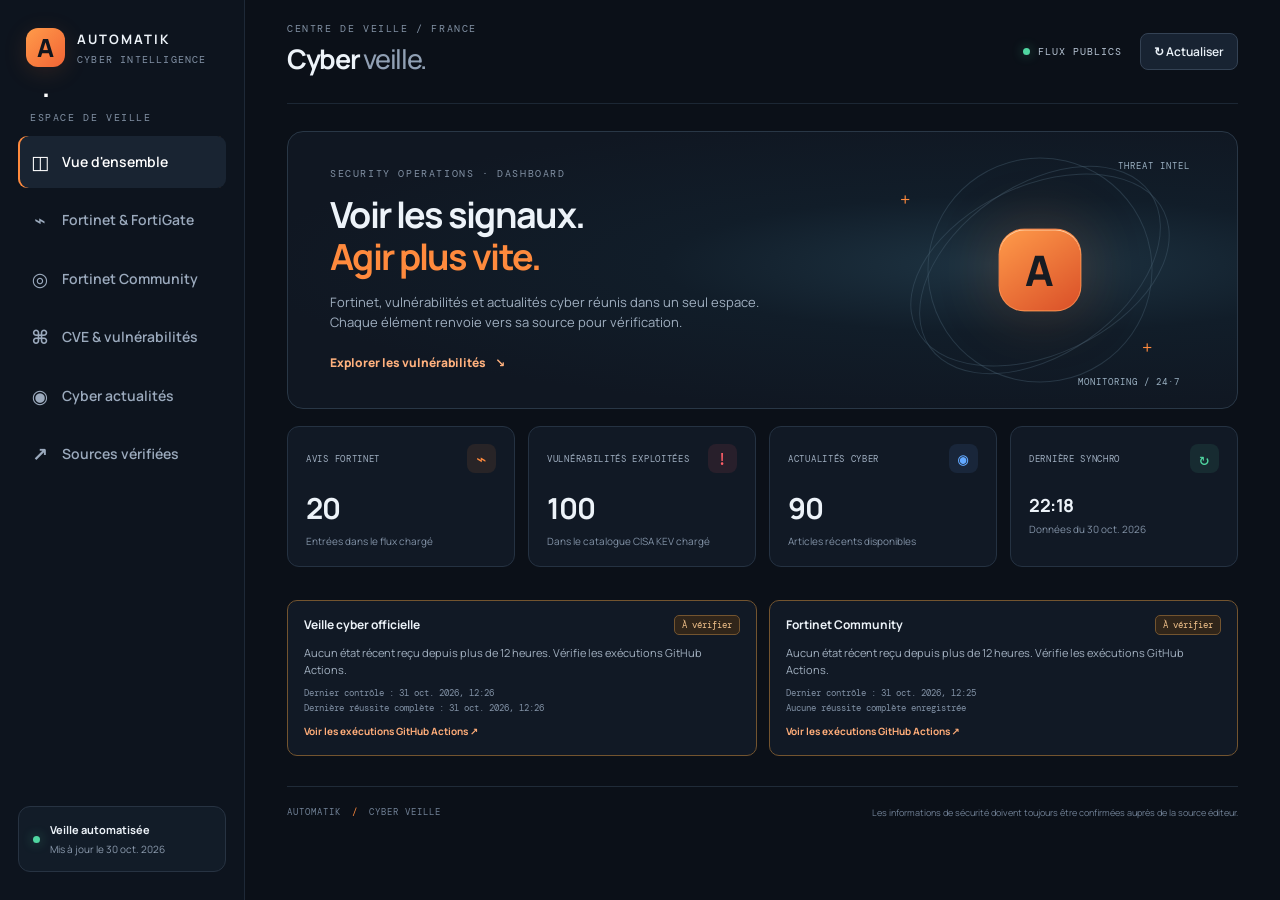
==== commit 2ee3e693: "a11y: améliorer la navigation clavier et le mouvement réduit" ====
--- a/index.html
+++ b/index.html
@@ -12,11 +12,12 @@
   <link rel="stylesheet" href="styles.css">
 </head>
 <body>
+  <a class="skip-link" href="#main-content">Aller au contenu principal</a>
   <div class="app-shell">
     <aside class="sidebar">
       <a class="brand" href="#" aria-label="Automatik accueil"><span class="brand-mark">A<span>.</span></span><span><strong>AUTOMATIK</strong><small>CYBER INTELLIGENCE</small></span></a>
       <div class="nav-label">ESPACE DE VEILLE</div>
-      <nav class="nav">
+      <nav class="nav" aria-label="Navigation principale">
         <a class="nav-link active" href="#overview"><span>◫</span> Vue d'ensemble</a>
         <a class="nav-link" href="#fortinet"><span>⌁</span> Fortinet & FortiGate</a>
         <a class="nav-link" href="#community"><span>◎</span> Fortinet Community</a>
@@ -30,7 +31,7 @@
       </div>
     </aside>
 
-    <main class="main-content">
+    <main id="main-content" class="main-content" tabindex="-1">
       <header class="topbar">
         <div><div class="eyebrow">CENTRE DE VEILLE / FRANCE</div><h1>Cyber <span>veille.</span></h1></div>
         <div class="topbar-right"><span class="live-indicator"><i></i> FLUX PUBLICS</span><button id="refresh-btn" class="refresh-btn" type="button">↻ <span>Actualiser</span></button></div>
--- a/styles.css
+++ b/styles.css
@@ -89,11 +89,12 @@
 .content-section.page-visible{animation:page-enter .18s ease-out}
 @keyframes page-enter{from{opacity:.65;transform:translateY(4px)}to{opacity:1;transform:translateY(0)}}
 .nav-link[aria-current="page"]{box-shadow:inset 2px 0 0 var(--orange)}
-@media(prefers-reduced-motion:reduce){.content-section.page-visible{animation:none}}
+@media(prefers-reduced-motion:reduce){html{scroll-behavior:auto}*,*::before,*::after{scroll-behavior:auto!important;animation-duration:.01ms!important;animation-iteration-count:1!important;transition-duration:.01ms!important}.content-section.page-visible{animation:none}}
 
 
 /* État des collectes GitHub Actions */
 .workflow-health{display:grid;grid-template-columns:repeat(2,minmax(0,1fr));gap:12px;margin:-10px 0 30px}
+.workflow-health[hidden]{display:none!important}
 .workflow-health-card{min-width:0;border:1px solid #2b3b4d;background:#111925;border-radius:10px;padding:14px 16px}
 .workflow-health-top{display:flex;align-items:center;justify-content:space-between;gap:10px}
 .workflow-health-top strong{font-size:12px}
@@ -107,3 +108,11 @@
 .workflow-health-card.is-error .workflow-health-badge{border-color:#713b45;background:#321d23;color:#ff9da5}
 .workflow-health-card.is-unknown .workflow-health-badge{border-color:#354457;background:#1a2532;color:#aab8c8}
 @media(max-width:760px){.workflow-health{grid-template-columns:1fr;margin-top:0}}
+
+
+/* Accessibilité clavier */
+.skip-link{position:fixed;top:12px;left:12px;z-index:20;transform:translateY(-160%);padding:10px 14px;border:1px solid var(--orange);border-radius:8px;background:#fff;color:#111;font-weight:800;transition:transform .15s ease}
+.skip-link:focus{transform:translateY(0)}
+:where(a,button,input,select,summary):focus-visible{outline:3px solid var(--orange);outline-offset:3px}
+input:focus-visible{outline:3px solid var(--orange);outline-offset:3px}
+.main-content:focus{outline:none}
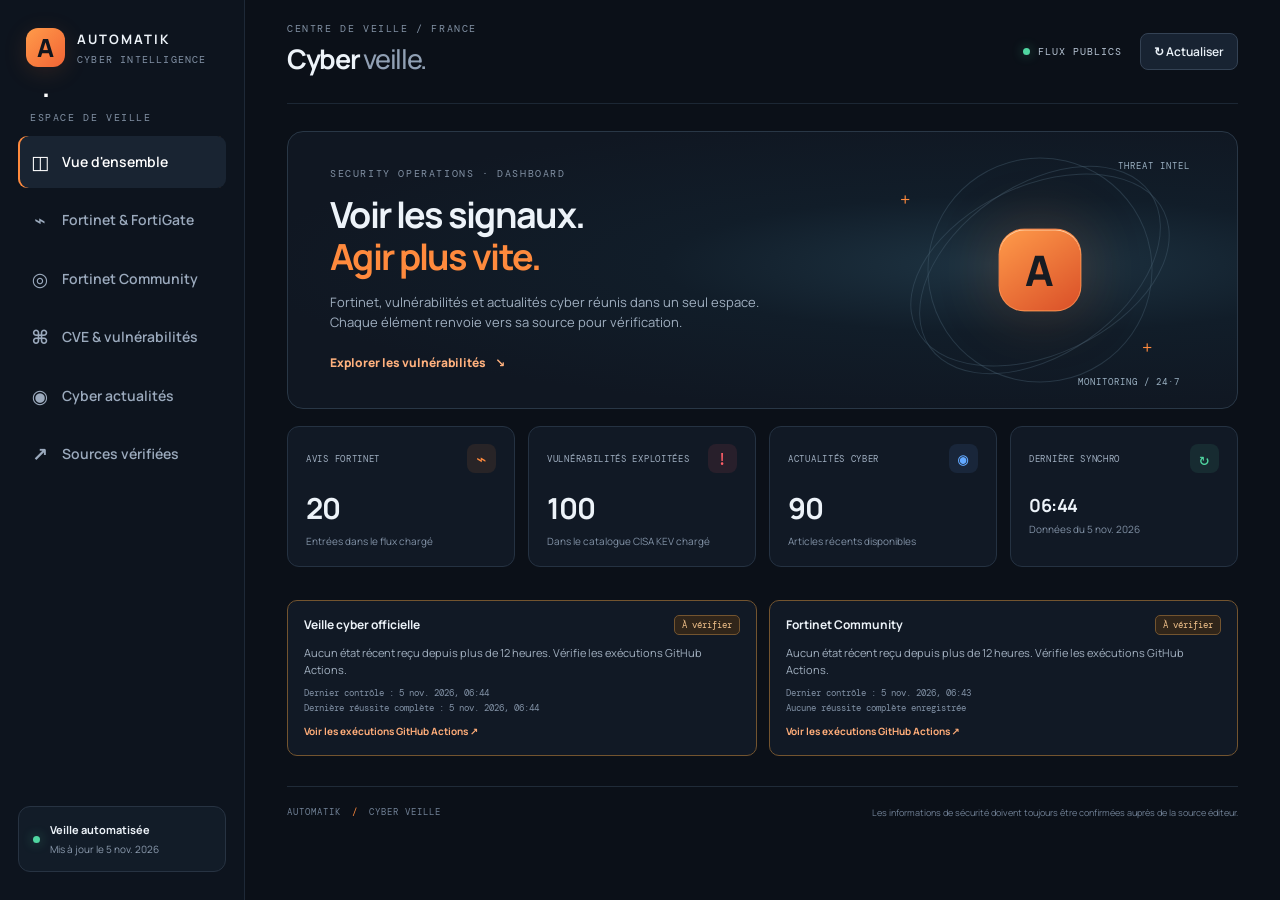
==== commit 328bf125: "feat: publier la matrice officielle des correctifs Fortinet" ====
--- a/index.html
+++ b/index.html
@@ -54,6 +54,7 @@
 
       <section id="fortinet" class="content-section">
         <div class="section-heading"><div><div class="eyebrow">01 / ÉCOSYSTÈME FORTINET</div><h2>Fortinet <span>& FortiGate</span></h2></div><a href="https://fortiguard.fortinet.com/psirt" target="_blank" rel="noopener noreferrer" class="text-link">Portail PSIRT officiel ↗</a></div>
+        <div id="fortinet-security-matrix"></div>
         <div id="fortinet-list" class="article-list"><div class="loading-card">Chargement des avis Fortinet…</div></div>
       </section>
 
--- a/styles.css
+++ b/styles.css
@@ -111,8 +111,31 @@
 
 
 /* Accessibilité clavier */
-.skip-link{position:fixed;top:12px;left:12px;z-index:20;transform:translateY(-160%);padding:10px 14px;border:1px solid var(--orange);border-radius:8px;background:#fff;color:#111;font-weight:800;transition:transform .15s ease}
+.skip-link{position:fixed;top:12px;left:12px;z-index:20;transform:translateY(-160%);padding:10px 14px;border:1px solid var(--orange);border-radius:8px;background:#fff;color:#111;font-weight:800}
 .skip-link:focus{transform:translateY(0)}
 :where(a,button,input,select,summary):focus-visible{outline:3px solid var(--orange);outline-offset:3px}
 input:focus-visible{outline:3px solid var(--orange);outline-offset:3px}
 .main-content:focus{outline:none}
+
+
+/* Matrice officielle des versions Fortinet affectées et corrigées */
+.security-matrix-card{border:1px solid #65472f;background:linear-gradient(145deg,#211d1a,#151c25);border-radius:12px;padding:18px;margin:0 0 16px}
+.security-matrix-heading{display:flex;align-items:flex-start;justify-content:space-between;gap:16px}
+.security-matrix-eyebrow{font:9px 'DM Mono',monospace;letter-spacing:1px;color:var(--orange)}
+.security-matrix-heading h3{font-size:15px;line-height:1.45;margin:5px 0}
+.security-matrix-heading p{font-size:10px;color:var(--muted);margin:0}
+.security-matrix-heading>a{flex:0 0 auto;color:#ffad79;font-size:10px;font-weight:800}
+.security-matrix-note{font-size:11px;line-height:1.6;color:#c3b5a8;margin:13px 0}
+.security-matrix-grid{display:grid;grid-template-columns:repeat(3,minmax(0,1fr));gap:9px}
+.security-matrix-item{min-width:0;border:1px solid #3b3b3a;background:#111923;border-radius:9px;padding:12px}
+.security-matrix-product{display:flex;justify-content:space-between;align-items:center;gap:8px;margin-bottom:10px}
+.security-matrix-product strong{font-size:11px}
+.security-matrix-product span{font:9px 'DM Mono',monospace;color:#aab7c5;white-space:nowrap}
+.security-matrix-item dl{display:grid;gap:8px;margin:0}
+.security-matrix-item dl>div{display:grid;gap:2px}
+.security-matrix-item dt{font:9px 'DM Mono',monospace;color:#8797aa}
+.security-matrix-item dd{margin:0;font-size:10px;color:#e2e9f0;overflow-wrap:anywhere}
+.security-matrix-meta{border-top:1px solid #3b342e;margin-top:13px;padding-top:10px;font-size:9px;line-height:1.6;color:#b8a28e}
+.security-matrix-meta span{padding:0 4px;color:var(--orange)}
+@media(max-width:1050px){.security-matrix-grid{grid-template-columns:repeat(2,minmax(0,1fr))}}
+@media(max-width:760px){.security-matrix-card{padding:14px}.security-matrix-heading{flex-direction:column}.security-matrix-grid{grid-template-columns:1fr}}
